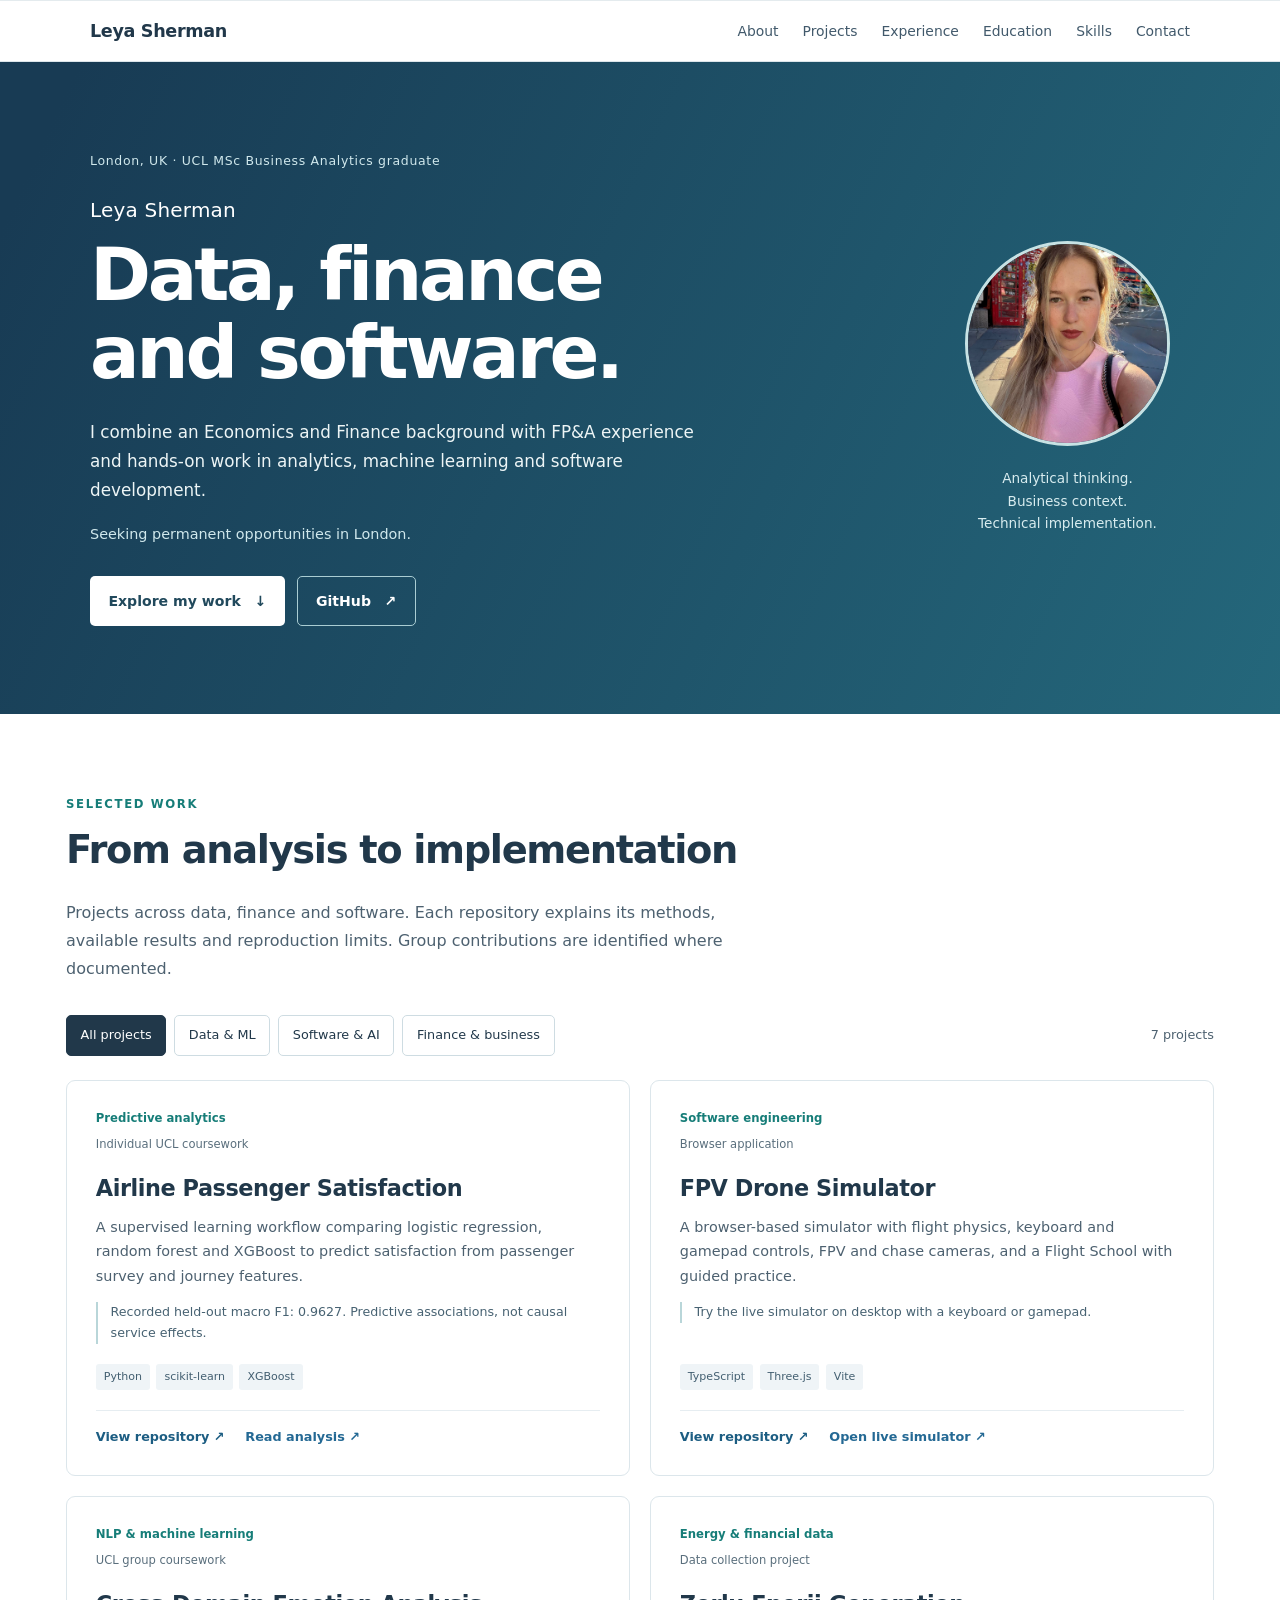
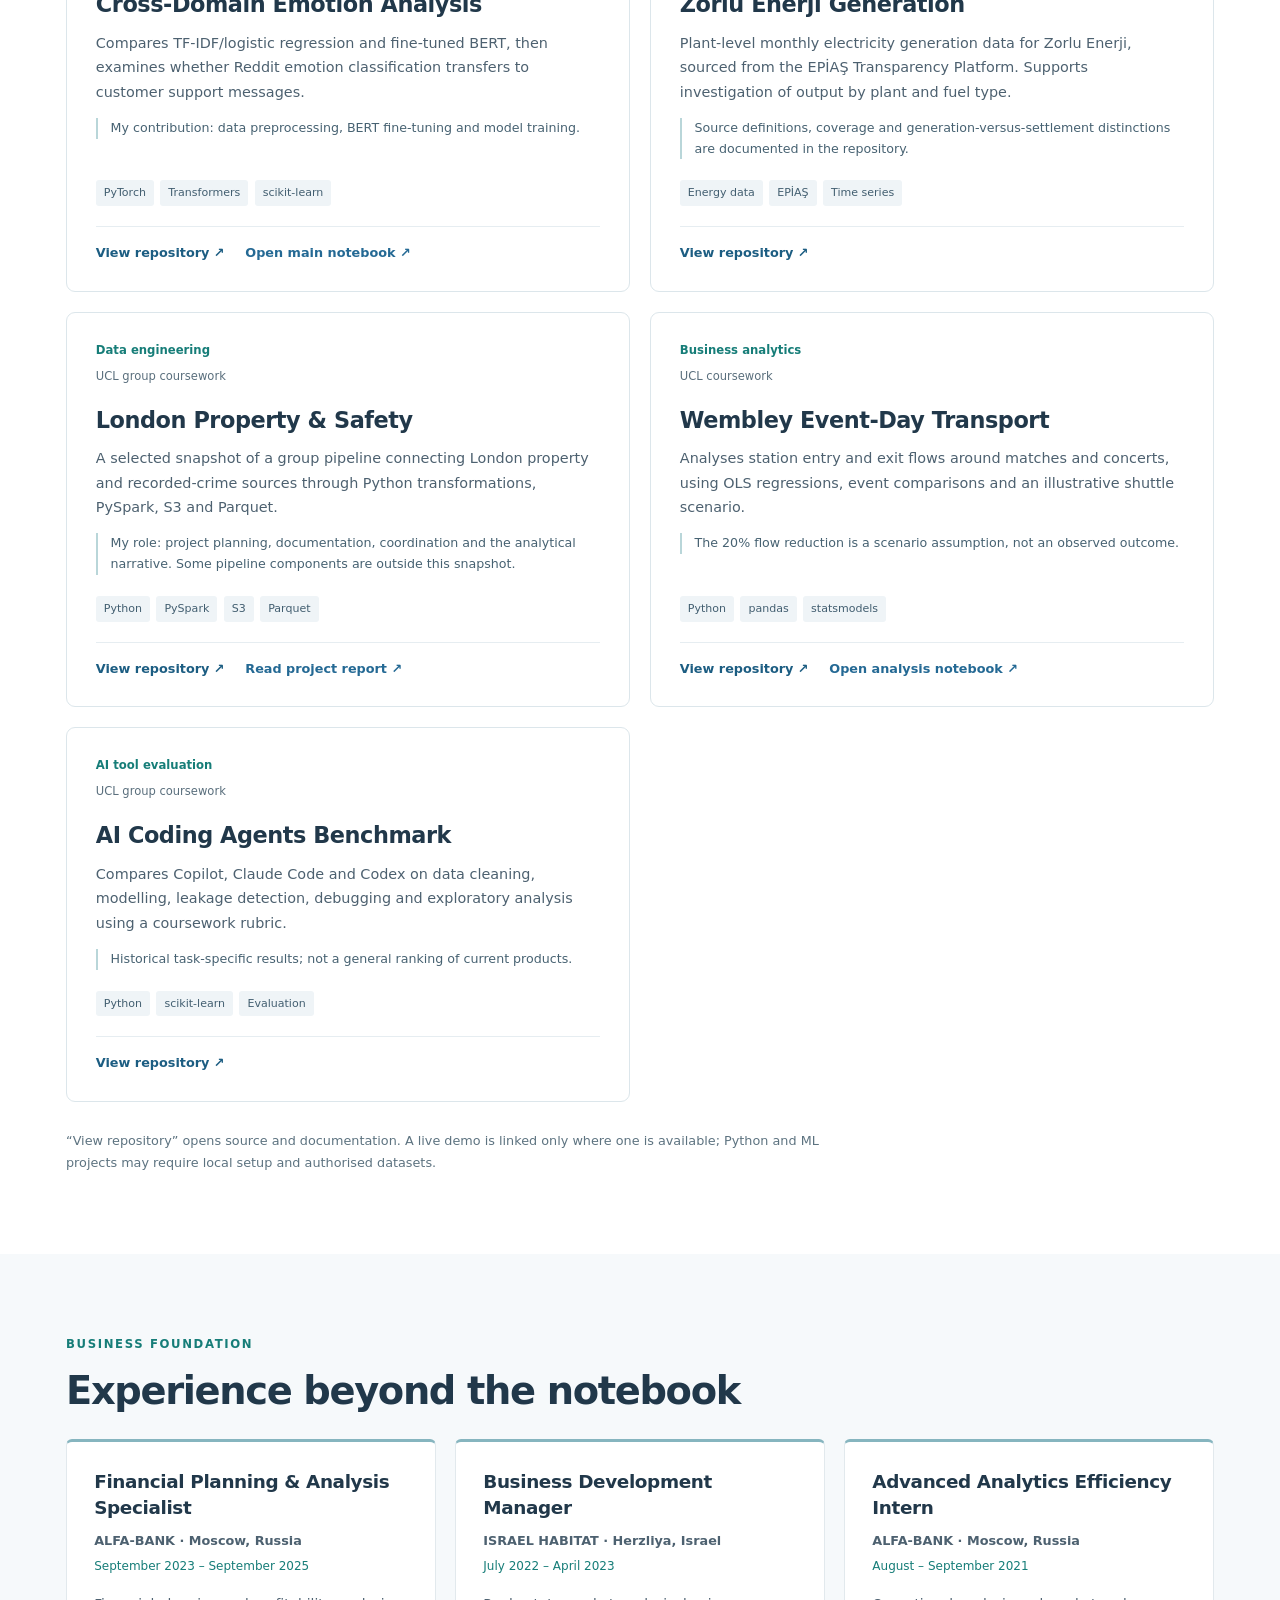
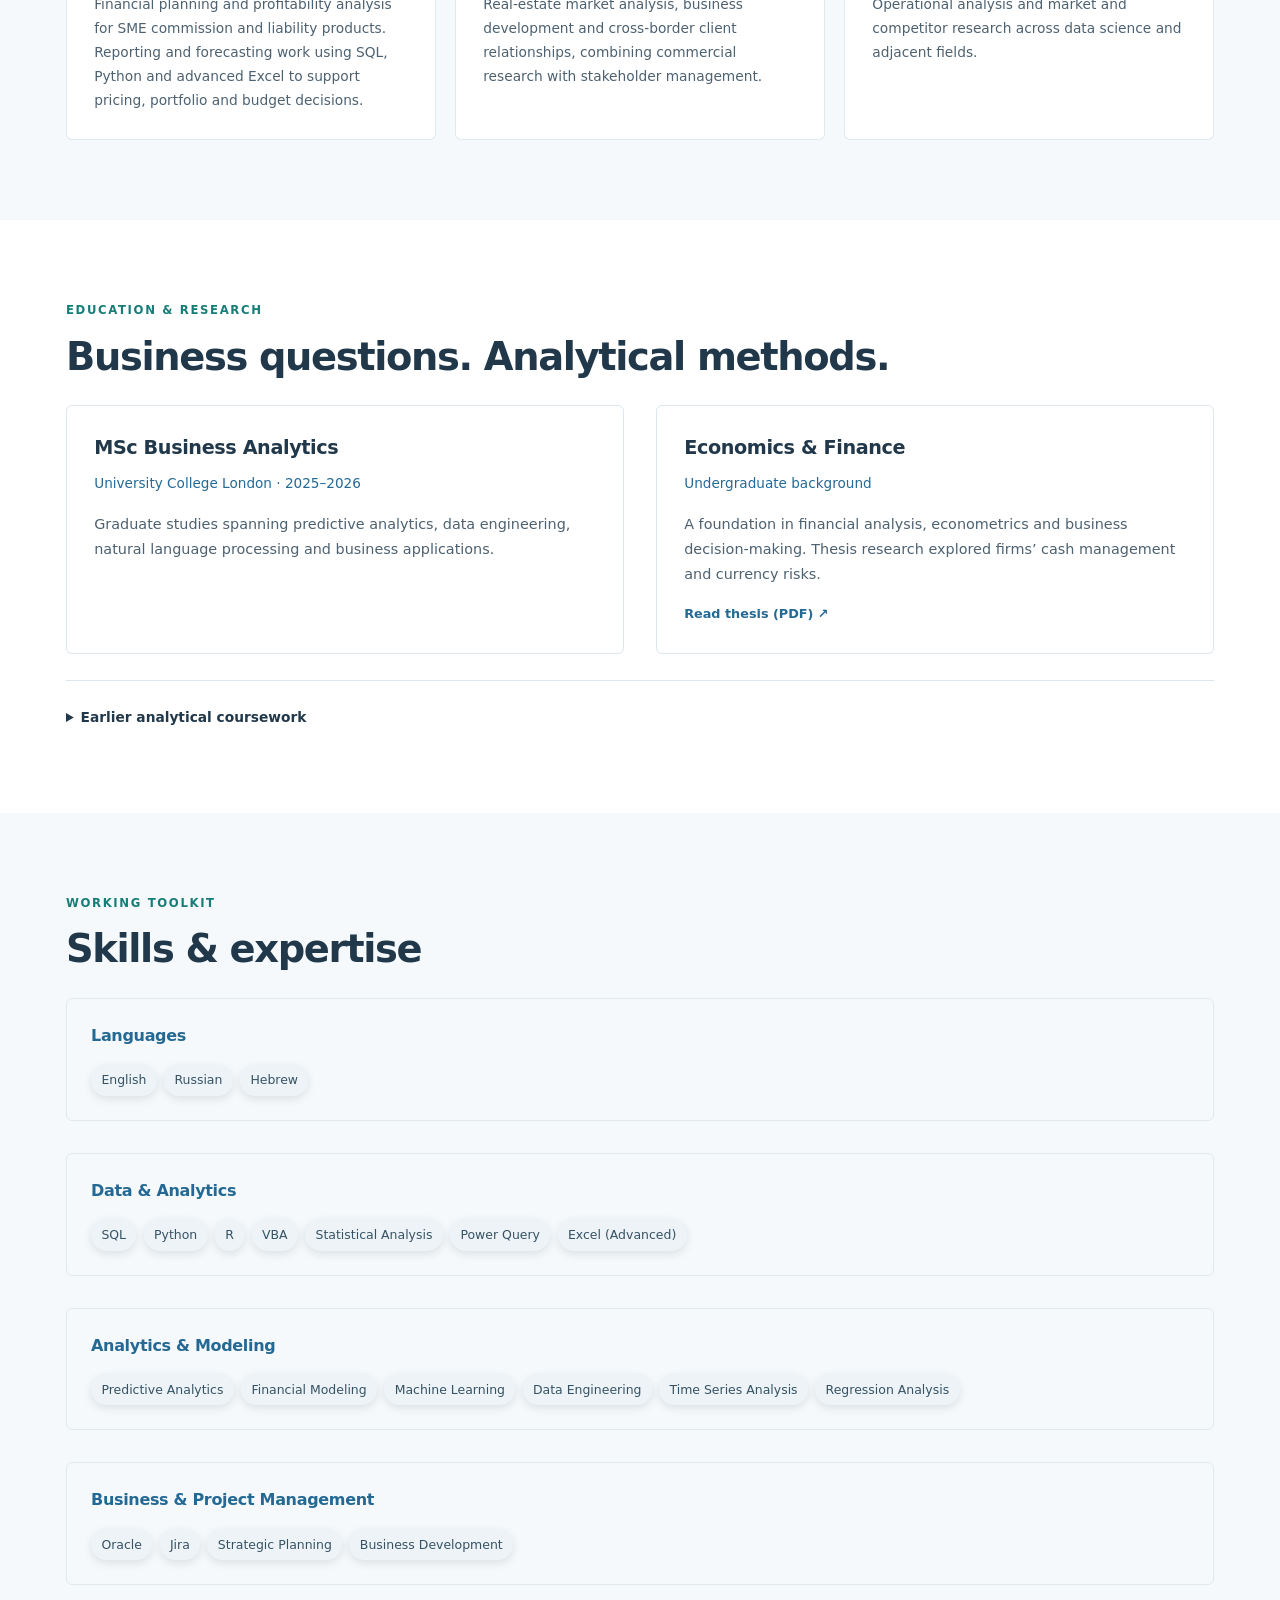
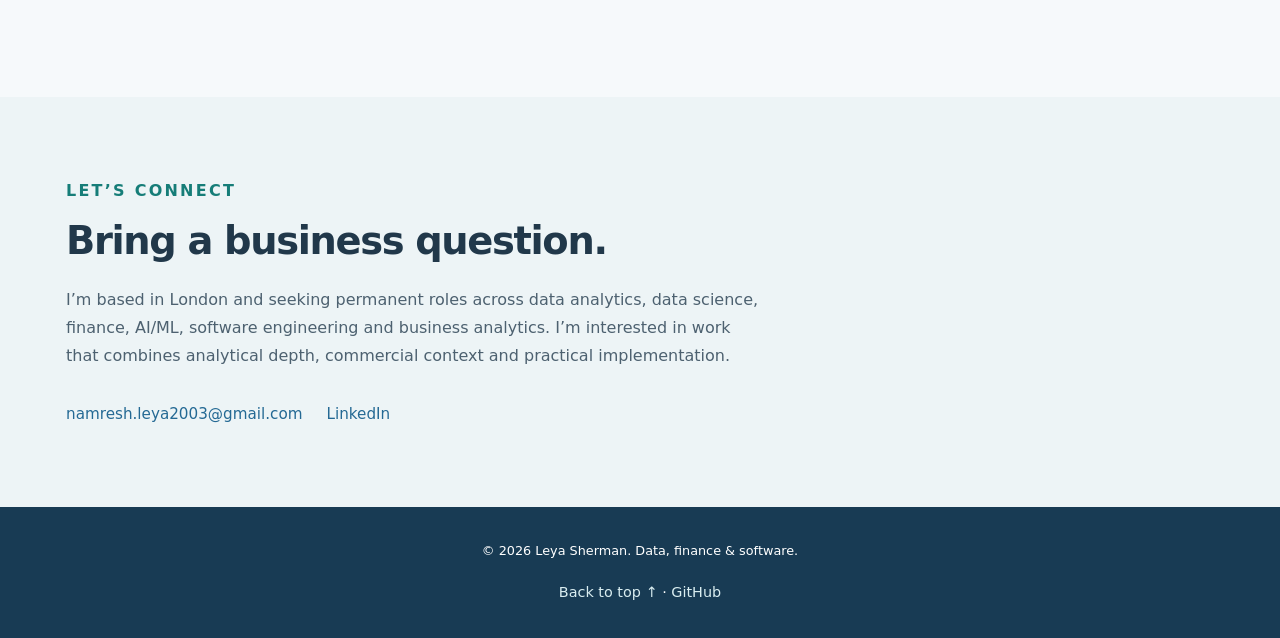
==== portfolio/index.html @ 5504375b "Remove public comparison links and narrow profile to sourced facts" ====
<!DOCTYPE html>
<html lang="en">
<head>
    <meta charset="UTF-8">
    <meta name="viewport" content="width=device-width, initial-scale=1.0">
    <title>Leya Sherman | Data, Finance & Software</title>
    <meta name="description" content="Leya Sherman — UCL MSc Business Analytics graduate in London. Explore projects in machine learning, NLP, data engineering, finance and software development.">
    <link rel="canonical" href="https://leyasherman.github.io/portfolio/">
    <meta property="og:title" content="Leya Sherman | Data, Finance & Software">
    <meta property="og:description" content="Analytical thinking, financial context and technical implementation. Explore selected projects and research.">
    <meta property="og:type" content="website">
    <meta property="og:url" content="https://leyasherman.github.io/portfolio/">
    <meta property="og:image" content="https://leyasherman.github.io/photo_2026-01-29_11-00-26.jpg">

    <style>
        html, body {
        height: 100%;
            scroll-behavior: smooth;
        scroll-snap-type: y proximity;
        }
    section {
        scroll-snap-align: center;
        scroll-margin-top: 72px;
    }
    html {
        scroll-padding-top: 72px;
    }

        * {
        margin: 0;
        padding: 0;
        box-sizing: border-box;
        }

        :root {
            --primary-color: #5DADE2;
            --secondary-color: #7FB3D5;
            --accent-color: #48C9B0;
            --dark-grey: #2C3E50;
            --medium-grey: #566573;
            --light-grey: #D5DBDB;
            --background: #F8F9F9;
            --white: #FFFFFF;
        }

        body {
            font-family: 'Segoe UI', Tahoma, Geneva, Verdana, sans-serif;
            line-height: 1.6;
            color: var(--dark-grey);
            background-color: var(--background);
        }
    section {
            position: relative;
    }
    section:not(:first-of-type)::before {
        content: "";
        position: absolute;
        left: 50%;
        top: 0;
        transform: translateX(-50%);
        width: min(720px, 80%);
        height: 6px;
        background: linear-gradient(
            90deg,
            var(--primary-color),
            var(--accent-color)
        );
        border-radius: 999px;
        opacity: 0.55;
    }
    section:not(:last-of-type)::after {
        content: "";
        position: absolute;
        left: 0;
        right: 0;
        bottom: -1px;
        height: 70px;
        background: url("data:image/svg+xml,%3Csvg xmlns='http://www.w3.org/2000/svg' viewBox='0 0 1440 120'%3E%3Cpath fill='%23FFFFFF' d='M0,64 C240,120 480,0 720,56 C960,112 1200,24 1440,72 L1440,120 L0,120 Z'/%3E%3C/svg%3E")
            no-repeat center bottom / cover;
        pointer-events: none;
        opacity: 0.9;
    }
    .phone {
        color: var(--medium-grey);
    }
    a[href^="tel"] {
        color: var(--medium-grey);
    }
        /* Navigation */
        nav {
            background: var(--white);
            padding: 1rem 0;
            position: sticky;
            top: 0;
            z-index: 1000;
            box-shadow: 0 2px 10px rgba(0,0,0,0.1);
        }

        nav .container {
            max-width: 1200px;
            margin: 0 auto;
            padding: 0 2rem;
            display: flex;
            justify-content: space-between;
            align-items: center;
        }

        nav .logo {
            font-size: 1.5rem;
            font-weight: 700;
            color: var(--primary-color);
        }

        nav ul {
            list-style: none;
            display: flex;
            gap: 2rem;
        }

        nav a {
            text-decoration: none;
            color: var(--medium-grey);
            transition: color 0.3s;
            font-weight: 500;
        }

        nav a:hover {
            color: var(--primary-color);
        }

        /* Mobile menu button */
        .menu-toggle {
            display: none;
            background: none;
            border: none;
            font-size: 1.5rem;
            cursor: pointer;
            color: var(--primary-color);
        }

        /* Hero Section */
        .hero {
            background: linear-gradient(135deg, var(--primary-color) 0%, var(--secondary-color) 100%);
            color: var(--white);
            padding: 6rem 2rem;
            text-align: center;
        }

        .hero-content {
            max-width: 1200px;
            margin: 0 auto;
            display: flex;
            align-items: center;
            gap: 3rem;
            flex-wrap: wrap;
            justify-content: center;
        }

        .hero-image {
            width: 250px;
            height: 250px;
            border-radius: 50%;
            object-fit: cover;
            border: 5px solid var(--white);
            box-shadow: 0 10px 30px rgba(0,0,0,0.2);
        }

        .hero-text {
            flex: 1;
            min-width: 300px;
            text-align: left;
        }

        .hero h1 {
            font-size: 3rem;
            margin-bottom: 1rem;
        }

        .hero h2 {
            font-size: 1.5rem;
            font-weight: 400;
            margin-bottom: 1.5rem;
            opacity: 0.9;
        }

        .hero p {
            font-size: 1.1rem;
            margin-bottom: 2rem;
            opacity: 0.95;
        }

        .contact-info {
            display: flex;
            gap: 1.5rem;
            flex-wrap: wrap;
        }

        .contact-item {
            display: flex;
            align-items: center;
            gap: 0.5rem;
        }

        .contact-item a {
            color: var(--white);
            text-decoration: none;
            transition: opacity 0.3s;
        }

        .contact-item a:hover {
            opacity: 0.8;
        }

        /* Container */
        .container {
            max-width: 1200px;
            margin: 0 auto;
            padding: 0 2rem;
        }

        /* Sections */
        section {
            padding: 4rem 2rem;
        }

        section:nth-child(even) {
            background-color: var(--white);
        }

        h2 {
            font-size: 2.5rem;
            color: var(--dark-grey);
            margin-bottom: 3rem;
            text-align: center;
            position: relative;
            padding-bottom: 1rem;
        }

        h2::after {
            content: '';
            position: absolute;
            bottom: 0;
            left: 50%;
            transform: translateX(-50%);
            width: 100px;
            height: 3px;
            background: linear-gradient(90deg, var(--primary-color), var(--accent-color));
        }

        /* Experience & Education Cards */
        .timeline {
            position: relative;
            max-width: 900px;
            margin: 0 auto;
        }

        .timeline-item {
            background: var(--white);
            padding: 2rem;
            margin-bottom: 2rem;
            border-radius: 10px;
            box-shadow: 0 5px 15px rgba(0,0,0,0.1);
            border-left: 4px solid var(--primary-color);
            transition: transform 0.3s, box-shadow 0.3s;
        }

        .timeline-item:hover {
            transform: translateY(-5px);
            box-shadow: 0 10px 25px rgba(0,0,0,0.15);
        }

        .timeline-item h3 {
            color: var(--primary-color);
            font-size: 1.5rem;
            margin-bottom: 0.5rem;
        }

        .timeline-item .company {
            color: var(--medium-grey);
            font-weight: 600;
            margin-bottom: 0.5rem;
        }

        .timeline-item .date {
            color: var(--accent-color);
            font-size: 0.9rem;
            margin-bottom: 1rem;
            font-weight: 500;
        }

        .timeline-item ul {
            list-style: none;
            padding-left: 0;
        }

        .timeline-item li {
            padding-left: 1.5rem;
            position: relative;
            margin-bottom: 0.5rem;
        }

        .timeline-item li::before {
            content: '▹';
            position: absolute;
            left: 0;
            color: var(--primary-color);
            font-weight: bold;
        }

        /* Projects Grid */
        .projects-grid {
            display: grid;
            grid-template-columns: repeat(auto-fit, minmax(300px, 1fr));
            gap: 2rem;
            max-width: 1200px;
            margin: 0 auto;
        }

        .project-card {
            background: var(--white);
            border-radius: 10px;
            overflow: hidden;
            box-shadow: 0 5px 15px rgba(0,0,0,0.1);
            transition: transform 0.3s, box-shadow 0.3s;
        }

        .project-card:hover {
            transform: translateY(-10px);
            box-shadow: 0 15px 35px rgba(0,0,0,0.2);
        }

        .project-content {
            padding: 2rem;
        }

        .project-card h3 {
            color: var(--primary-color);
            font-size: 1.4rem;
            margin-bottom: 1rem;
        }

        .project-card p {
            color: var(--medium-grey);
            margin-bottom: 1rem;
            line-height: 1.6;
        }

        .project-tags {
            display: flex;
            flex-wrap: wrap;
            gap: 0.5rem;
            margin-bottom: 1rem;
        }

        .tag {
            background: var(--light-grey);
            color: var(--dark-grey);
            padding: 0.3rem 0.8rem;
            border-radius: 15px;
            font-size: 0.85rem;
            font-weight: 500;
        }

        .project-link {
            display: inline-block;
            color: var(--primary-color);
            text-decoration: none;
            font-weight: 600;
            transition: color 0.3s;
        }

        .project-link:hover {
            color: var(--accent-color);
        }

        /* Skills */
        .skills-container {
            max-width: 900px;
            margin: 0 auto;
        }

        .skill-category {
            margin-bottom: 2rem;
        }

        .skill-category h3 {
            color: var(--primary-color);
            margin-bottom: 1rem;
            font-size: 1.3rem;
        }

        .skills-list {
            display: flex;
            flex-wrap: wrap;
            gap: 1rem;
        }

        .skill-item {
            background: var(--white);
            padding: 0.8rem 1.5rem;
            border-radius: 25px;
            box-shadow: 0 3px 10px rgba(0,0,0,0.1);
            font-weight: 500;
            transition: all 0.3s;
        }

        .skill-item:hover {
            background: var(--primary-color);
            color: var(--white);
            transform: translateY(-3px);
            box-shadow: 0 5px 15px rgba(0,0,0,0.2);
        }

        /* Footer */
        footer {
            background: var(--dark-grey);
            color: var(--white);
            text-align: center;
            padding: 2rem;
        }

        footer a {
            color: var(--primary-color);
            text-decoration: none;
        }

        footer a:hover {
            color: var(--accent-color);
        }

        /* Responsive Design */
        @media (max-width: 768px) {
            .menu-toggle {
                display: block;
            }

            nav ul {
                display: none;
                flex-direction: column;
                position: absolute;
                top: 100%;
                left: 0;
                right: 0;
                background: var(--white);
                box-shadow: 0 5px 10px rgba(0,0,0,0.1);
                padding: 1rem;
            }

            nav ul.active {
                display: flex;
            }

            .hero h1 {
                font-size: 2rem;
            }

            .hero h2 {
                font-size: 1.2rem;
            }

            .hero-text {
                text-align: center;
            }

            .contact-info {
                justify-content: center;
            }

            h2 {
                font-size: 2rem;
            }

            .projects-grid {
                grid-template-columns: 1fr;
            }
        }
    </style>
    <link rel="stylesheet" href="portfolio.css">
</head>
<body>
    <a class="skip-link" href="#projects">Skip to projects</a>
    <!-- Navigation -->
    <nav>
        <div class="container">
            <div class="logo">Leya Sherman</div>
            <button class="menu-toggle" type="button" aria-controls="nav-menu" aria-expanded="false" aria-label="Open navigation">Menu</button>
            <ul id="nav-menu">
                <li><a href="#about">About</a></li>
                <li><a href="#projects">Projects</a></li>
                <li><a href="#experience">Experience</a></li>
                <li><a href="#education">Education</a></li>

                <li><a href="#skills">Skills</a></li>
                <li><a href="#contact">Contact</a></li>
            </ul>
        </div>
    </nav>

    <main>
    <section class="hero" id="about" aria-labelledby="hero-title">
        <div class="hero-content">
            <div class="hero-text">
                <p class="eyebrow">London, UK · UCL MSc Business Analytics graduate</p>
                <h1 id="hero-title">Leya Sherman</h1>
                <h2>Data, finance<br>and software.</h2>
                <p class="hero-summary">I combine an Economics and Finance background with FP&amp;A experience and hands-on work in analytics, machine learning and software development.</p>
                <p class="hero-availability">Seeking permanent opportunities in London.</p>
                <div class="hero-actions"><a class="button button-light" href="#projects">Explore my work <span aria-hidden="true">↓</span></a><a class="button button-outline" href="https://github.com/leyasherman" target="_blank" rel="noopener noreferrer">GitHub <span aria-hidden="true">↗</span></a></div>
            </div>
            <div class="portrait-wrap"><img src="../photo_2026-01-29_11-00-26.jpg" width="250" height="250" alt="Portrait of Leya Sherman" class="hero-image"><p>Analytical thinking.<br>Business context.<br>Technical implementation.</p></div>
        </div>
    </section>

    <section id="projects" aria-labelledby="projects-title"><div class="container"><p class="section-kicker">Selected work</p><h2 id="projects-title">From analysis to implementation</h2><p class="section-intro">Projects across data, finance and software. Each repository explains its methods, available results and reproduction limits. Group contributions are identified where documented.</p><div class="project-toolbar" hidden><div class="filters" role="group" aria-label="Filter projects"><button type="button" data-filter="all" aria-pressed="true">All projects</button><button type="button" data-filter="data" aria-pressed="false">Data &amp; ML</button><button type="button" data-filter="software" aria-pressed="false">Software &amp; AI</button><button type="button" data-filter="finance" aria-pressed="false">Finance &amp; business</button></div><p id="project-count" role="status" aria-live="polite">7 projects</p></div><div class="projects-grid"><article class="project-card" data-category="data"><div class="project-content"><div class="project-topline"><p class="project-category">Predictive analytics</p><span class="scope">Individual UCL coursework</span></div><h3>Airline Passenger Satisfaction</h3><p>A supervised learning workflow comparing logistic regression, random forest and XGBoost to predict satisfaction from passenger survey and journey features.</p><p class="project-detail">Recorded held-out macro F1: 0.9627. Predictive associations, not causal service effects.</p><ul class="project-tags" aria-label="Technologies"><li class="tag">Python</li><li class="tag">scikit-learn</li><li class="tag">XGBoost</li></ul><div class="project-actions"><a class="project-link primary-link" href="https://github.com/leyasherman/airline-passenger-satisfaction-ml" target="_blank" rel="noopener noreferrer">View repository <span aria-hidden="true">↗</span></a><a class="project-link" href="https://github.com/leyasherman/airline-passenger-satisfaction-ml/blob/main/reports/report.md" target="_blank" rel="noopener noreferrer">Read analysis <span aria-hidden="true">↗</span></a></div></div></article><article class="project-card" data-category="software"><div class="project-content"><div class="project-topline"><p class="project-category">Software engineering</p><span class="scope">Browser application</span></div><h3>FPV Drone Simulator</h3><p>A browser-based simulator with flight physics, keyboard and gamepad controls, FPV and chase cameras, and a Flight School with guided practice.</p><p class="project-detail">Try the live simulator on desktop with a keyboard or gamepad.</p><ul class="project-tags" aria-label="Technologies"><li class="tag">TypeScript</li><li class="tag">Three.js</li><li class="tag">Vite</li></ul><div class="project-actions"><a class="project-link primary-link" href="https://github.com/leyasherman/Drone-simulator" target="_blank" rel="noopener noreferrer">View repository <span aria-hidden="true">↗</span></a><a class="project-link" href="https://drone-simulator-tan.vercel.app/" target="_blank" rel="noopener noreferrer">Open live simulator <span aria-hidden="true">↗</span></a></div></div></article><article class="project-card" data-category="data"><div class="project-content"><div class="project-topline"><p class="project-category">NLP &amp; machine learning</p><span class="scope">UCL group coursework</span></div><h3>Cross-Domain Emotion Analysis</h3><p>Compares TF-IDF/logistic regression and fine-tuned BERT, then examines whether Reddit emotion classification transfers to customer support messages.</p><p class="project-detail">My contribution: data preprocessing, BERT fine-tuning and model training.</p><ul class="project-tags" aria-label="Technologies"><li class="tag">PyTorch</li><li class="tag">Transformers</li><li class="tag">scikit-learn</li></ul><div class="project-actions"><a class="project-link primary-link" href="https://github.com/leyasherman/nlp-sentiment-analysis" target="_blank" rel="noopener noreferrer">View repository <span aria-hidden="true">↗</span></a><a class="project-link" href="https://github.com/leyasherman/nlp-sentiment-analysis/blob/main/emotion_detection_cross_domain.ipynb" target="_blank" rel="noopener noreferrer">Open main notebook <span aria-hidden="true">↗</span></a></div></div></article><article class="project-card" data-category="finance"><div class="project-content"><div class="project-topline"><p class="project-category">Energy &amp; financial data</p><span class="scope">Data collection project</span></div><h3>Zorlu Enerji Generation</h3><p>Plant-level monthly electricity generation data for Zorlu Enerji, sourced from the EPİAŞ Transparency Platform. Supports investigation of output by plant and fuel type.</p><p class="project-detail">Source definitions, coverage and generation-versus-settlement distinctions are documented in the repository.</p><ul class="project-tags" aria-label="Technologies"><li class="tag">Energy data</li><li class="tag">EPİAŞ</li><li class="tag">Time series</li></ul><div class="project-actions"><a class="project-link primary-link" href="https://github.com/leyasherman/zorlu-enerji-generation" target="_blank" rel="noopener noreferrer">View repository <span aria-hidden="true">↗</span></a></div></div></article><article class="project-card" data-category="data"><div class="project-content"><div class="project-topline"><p class="project-category">Data engineering</p><span class="scope">UCL group coursework</span></div><h3>London Property &amp; Safety</h3><p>A selected snapshot of a group pipeline connecting London property and recorded-crime sources through Python transformations, PySpark, S3 and Parquet.</p><p class="project-detail">My role: project planning, documentation, coordination and the analytical narrative. Some pipeline components are outside this snapshot.</p><ul class="project-tags" aria-label="Technologies"><li class="tag">Python</li><li class="tag">PySpark</li><li class="tag">S3</li><li class="tag">Parquet</li></ul><div class="project-actions"><a class="project-link primary-link" href="https://github.com/leyasherman/london-property-safety-data-engineering" target="_blank" rel="noopener noreferrer">View repository <span aria-hidden="true">↗</span></a><a class="project-link" href="https://github.com/leyasherman/london-property-safety-data-engineering/blob/main/report.md" target="_blank" rel="noopener noreferrer">Read project report <span aria-hidden="true">↗</span></a></div></div></article><article class="project-card" data-category="finance"><div class="project-content"><div class="project-topline"><p class="project-category">Business analytics</p><span class="scope">UCL coursework</span></div><h3>Wembley Event-Day Transport</h3><p>Analyses station entry and exit flows around matches and concerts, using OLS regressions, event comparisons and an illustrative shuttle scenario.</p><p class="project-detail">The 20% flow reduction is a scenario assumption, not an observed outcome.</p><ul class="project-tags" aria-label="Technologies"><li class="tag">Python</li><li class="tag">pandas</li><li class="tag">statsmodels</li></ul><div class="project-actions"><a class="project-link primary-link" href="https://github.com/leyasherman/wembley-transport-business-analytics" target="_blank" rel="noopener noreferrer">View repository <span aria-hidden="true">↗</span></a><a class="project-link" href="https://github.com/leyasherman/wembley-transport-business-analytics/blob/main/TFL_final.ipynb" target="_blank" rel="noopener noreferrer">Open analysis notebook <span aria-hidden="true">↗</span></a></div></div></article><article class="project-card" data-category="software"><div class="project-content"><div class="project-topline"><p class="project-category">AI tool evaluation</p><span class="scope">UCL group coursework</span></div><h3>AI Coding Agents Benchmark</h3><p>Compares Copilot, Claude Code and Codex on data cleaning, modelling, leakage detection, debugging and exploratory analysis using a coursework rubric.</p><p class="project-detail">Historical task-specific results; not a general ranking of current products.</p><ul class="project-tags" aria-label="Technologies"><li class="tag">Python</li><li class="tag">scikit-learn</li><li class="tag">Evaluation</li></ul><div class="project-actions"><a class="project-link primary-link" href="https://github.com/leyasherman/ai-coding-agents-benchmark" target="_blank" rel="noopener noreferrer">View repository <span aria-hidden="true">↗</span></a></div></div></article></div><p class="project-footnote">“View repository” opens source and documentation. A live demo is linked only where one is available; Python and ML projects may require local setup and authorised datasets.</p></div></section>
    <section id="experience" aria-labelledby="experience-title"><div class="container">
        <p class="section-kicker">Business foundation</p><h2 id="experience-title">Experience beyond the notebook</h2>
        <div class="timeline">
          <div class="timeline-item"><h3>Financial Planning &amp; Analysis Specialist</h3><div class="company">ALFA-BANK · Moscow, Russia</div><div class="date">September 2023 – September 2025</div><p>Financial planning and profitability analysis for SME commission and liability products. Reporting and forecasting work using SQL, Python and advanced Excel to support pricing, portfolio and budget decisions.</p></div>
          <div class="timeline-item"><h3>Business Development Manager</h3><div class="company">ISRAEL HABITAT · Herzliya, Israel</div><div class="date">July 2022 – April 2023</div><p>Real-estate market analysis, business development and cross-border client relationships, combining commercial research with stakeholder management.</p></div>
          <div class="timeline-item"><h3>Advanced Analytics Efficiency Intern</h3><div class="company">ALFA-BANK · Moscow, Russia</div><div class="date">August – September 2021</div><p>Operational analysis and market and competitor research across data science and adjacent fields.</p></div>
        </div></div></section>
    <section id="education" aria-labelledby="education-title"><div class="container"><p class="section-kicker">Education &amp; research</p><h2 id="education-title">Business questions. Analytical methods.</h2><div class="education-grid">
        <article class="education-card"><h3>MSc Business Analytics</h3><p class="company">University College London · 2025–2026</p><p>Graduate studies spanning predictive analytics, data engineering, natural language processing and business applications.</p></article>
        <article class="education-card"><h3>Economics &amp; Finance</h3><p class="company">Undergraduate background</p><p>A foundation in financial analysis, econometrics and business decision-making. Thesis research explored firms’ cash management and currency risks.</p><a class="project-link" href="../Diploma_Sherman%20Leya.pdf" target="_blank" rel="noopener noreferrer">Read thesis (PDF) <span aria-hidden="true">↗</span></a></article>
    </div><details class="earlier-work"><summary>Earlier analytical coursework</summary><p>Additional analytical coursework reports.</p><ul>
      <li><a href="../Marketing%20Analytics%20Customer%20Segmentation_CLV.pdf" target="_blank" rel="noopener noreferrer">Customer segmentation &amp; lifetime value (PDF)</a></li>
      <li><a href="../Decision%20Tree_Random%20Forest%20Analysis.pdf" target="_blank" rel="noopener noreferrer">Decision trees &amp; random forests (PDF)</a></li>
      <li><a href="../Causal%20Inference_AB%20Testing.pdf" target="_blank" rel="noopener noreferrer">Causal inference &amp; A/B testing (PDF)</a></li>
    </ul></details></div></section>
    <!-- Skills Section -->
    <section id="skills">
        <div class="container">
            <p class="section-kicker">Working toolkit</p><h2>Skills &amp; expertise</h2>
            <div class="skills-container">
                <div class="skill-category">
                    <h3>Languages</h3>
                    <div class="skills-list">
                        <span class="skill-item">English</span>
                        <span class="skill-item">Russian</span>
                        <span class="skill-item">Hebrew</span>
                    </div>
                </div>
                <div class="skill-category">
                    <h3>Data & Analytics</h3>
                    <div class="skills-list">
                        <span class="skill-item">SQL</span>
                        <span class="skill-item">Python</span>
                        <span class="skill-item">R</span>
                        <span class="skill-item">VBA</span>
                        <span class="skill-item">Statistical Analysis</span>
                        <span class="skill-item">Power Query</span>
                        <span class="skill-item">Excel (Advanced)</span>
                    </div>
                </div>

                <div class="skill-category">
                    <h3>Analytics & Modeling</h3>
                    <div class="skills-list">
                        <span class="skill-item">Predictive Analytics</span>
                        <span class="skill-item">Financial Modeling</span>
                        <span class="skill-item">Machine Learning</span>
                        <span class="skill-item">Data Engineering</span>
                        <span class="skill-item">Time Series Analysis</span>
                        <span class="skill-item">Regression Analysis</span>
                    </div>
                </div>

                <div class="skill-category">
                    <h3>Business & Project Management</h3>
                    <div class="skills-list">
                        <span class="skill-item">Oracle</span>
                        <span class="skill-item">Jira</span>
                        <span class="skill-item">Strategic Planning</span>
                        <span class="skill-item">Business Development</span>
                    </div>
                </div>
            </div>
        </div>
    </section>

    <!-- Contact Section -->
    <section id="contact">
        <div class="container">
            <p class="section-kicker">Let’s connect</p><h2>Bring a business question.</h2>
            <div style="text-align: center; max-width: 600px; margin: 0 auto;">
                <p style="font-size: 1.1rem; color: var(--medium-grey); margin-bottom: 2rem;">
                    I’m based in London and seeking permanent roles across data analytics, data science, finance, AI/ML, software engineering and business analytics.
                    I’m interested in work that combines analytical depth, commercial context and practical implementation.
                </p>
                <div class="contact-info" style="justify-content: center; font-size: 1.1rem;">
                    <div class="contact-item">
                         <a href="mailto:namresh.leya2003@gmail.com" style="color: var(--primary-color);">namresh.leya2003@gmail.com</a>
                    </div>
                    <div class="contact-item">
                         <a href="https://linkedin.com/in/leya-sherman" target="_blank" rel="noopener noreferrer" style="color: var(--primary-color);">LinkedIn</a>
                    </div>
                </div>
            </div>
        </div>
    </section>

    </main>

    <!-- Footer -->
    <footer>
        <p>&copy; 2026 Leya Sherman. Data, finance &amp; software.</p>
        <p style="margin-top: 1rem; font-size: 0.9rem;">
            <a href="#about">Back to top ↑</a> · <a href="https://github.com/leyasherman" target="_blank" rel="noopener noreferrer">GitHub</a>
        </p>
    </footer>

    <script src="portfolio.js" defer></script>
</body>
</html>
---- portfolio/portfolio.css ----
/* Adapted from the original portfolio's blue/teal palette. */
:root{--primary-color:#246994;--secondary-color:#2b778f;--accent-color:#167d78;--dark-grey:#21384a;--medium-grey:#4d6170;--light-grey:#e7eff3;--background:#f6f9fb}
html,body{height:auto;scroll-snap-type:none}body{font-family:'Segoe UI',system-ui,-apple-system,sans-serif}section{scroll-margin-top:84px;scroll-snap-align:none;padding:5rem 1.5rem}section:not(:first-of-type)::before,section:not(:last-of-type)::after,h2::after{display:none}h2{font-size:clamp(1.8rem,3vw,2.5rem);line-height:1.2;letter-spacing:-.035em;text-align:left;padding-bottom:0;margin-bottom:1.6rem}h3{letter-spacing:-.02em}p{line-height:1.75}a{text-underline-offset:4px}a:focus-visible,button:focus-visible,summary:focus-visible{outline:3px solid #b66b0c;outline-offset:5px;border-radius:3px}[hidden]{display:none!important}.skip-link{position:fixed;left:1rem;top:-100px;background:white;padding:.8rem 1rem;z-index:2000;color:var(--dark-grey)}.skip-link:focus{top:1rem}.container{max-width:1180px;padding:0 1rem}.version-note{display:flex;justify-content:space-between;gap:1rem;max-width:1180px;margin:auto;padding:.65rem 2.5rem;font-size:.78rem;color:var(--medium-grey)}.version-note>span{font-weight:600}.version-note a{color:var(--primary-color)}nav{box-shadow:none;border-top:1px solid #e4ebee;border-bottom:1px solid #dce5ea;padding:1rem 0}nav .container{max-width:1180px;gap:1rem;padding:0 2.5rem}nav .logo{color:var(--dark-grey);font-size:1.1rem;letter-spacing:-.02em;white-space:nowrap}nav ul{gap:1.5rem}nav a{font-size:.87rem;color:#41596b}.hero{background:linear-gradient(115deg,#183b54 5%,#24677b 100%);padding:5.5rem 2.5rem;color:white}.hero-content{max-width:1100px;gap:4rem;justify-content:space-between;align-items:center;flex-wrap:nowrap}.hero-text{min-width:0;flex:1}.hero .eyebrow{font-size:.78rem;font-weight:500;letter-spacing:.055em;color:#d0e8ec;margin:0 0 1.4rem;opacity:1}.hero h1{font-size:1.25rem;font-weight:500;letter-spacing:.01em;margin-bottom:.6rem}.hero h2{font-size:clamp(2.8rem,5.8vw,4.6rem);font-weight:650;letter-spacing:-.045em;line-height:1.06;margin-bottom:1.6rem;color:white;opacity:1}.hero .hero-summary{font-size:1.05rem;max-width:610px;margin-bottom:1rem;opacity:1;color:#edf5f6}.hero .hero-availability{font-size:.9rem;color:#d0e8ec;opacity:1;margin-bottom:1.8rem}.hero-actions{display:flex;flex-wrap:wrap;gap:.75rem}.button{display:inline-flex;align-items:center;gap:.85rem;padding:.8rem 1.15rem;border-radius:5px;text-decoration:none;font-size:.88rem;font-weight:650;transition:background .2s}.button-light{background:#fff;color:#21495c}.button-light:hover{background:#e3f1f2}.button-outline{border:1px solid #aacdd3;color:#fff}.button-outline:hover{background:#ffffff12}.portrait-wrap{width:245px;flex-shrink:0;text-align:center}.hero-image{width:205px;height:205px;object-position:center;object-fit:cover;border:3px solid #c7e2e4;box-shadow:none;margin:0 auto 1.3rem;display:block}.portrait-wrap p{font-size:.85rem;color:#d8ecef;margin:0;line-height:1.65;opacity:1}.section-kicker{font-size:.73rem;text-transform:uppercase;letter-spacing:.14em;font-weight:700;color:var(--accent-color);margin-bottom:.8rem}.section-intro{max-width:720px;color:var(--medium-grey);font-size:1rem;margin-bottom:2rem}.project-toolbar{display:flex;align-items:center;justify-content:space-between;gap:1rem;flex-wrap:wrap;margin:0 0 1.5rem}.filters{display:flex;gap:.5rem;flex-wrap:wrap}.filters button{border:1px solid #cedce2;background:transparent;color:var(--dark-grey);font:inherit;font-size:.8rem;border-radius:5px;cursor:pointer;padding:.6rem .85rem}.filters button[aria-pressed=true]{background:var(--dark-grey);border-color:var(--dark-grey);color:white}.filters button:hover{border-color:var(--primary-color)}#project-count{font-size:.8rem;color:var(--medium-grey)}.projects-grid{grid-template-columns:repeat(2,minmax(0,1fr));gap:1.25rem}.project-card{border:1px solid #dce6eb;border-radius:9px;box-shadow:none;transition:border-color .2s,box-shadow .2s}.project-card:hover{transform:none;border-color:#8eb6c7;box-shadow:0 7px 20px #173a5510}.project-content{display:flex;flex-direction:column;height:100%;padding:1.8rem}.project-topline{margin-bottom:1.15rem}.project-topline .project-category{font-weight:650;color:var(--accent-color);font-size:.73rem;margin-bottom:.15rem;line-height:1.5}.scope{font-size:.72rem;color:#5a6f7d}.project-card h3{font-size:1.4rem;color:var(--dark-grey);line-height:1.25;margin-bottom:.8rem}.project-card p{font-size:.9rem;line-height:1.7;margin-bottom:.85rem}.project-card .project-detail{border-left:2px solid #b9d6d9;padding-left:.8rem;font-size:.79rem;line-height:1.65;color:#476272;margin-bottom:1.3rem}.project-tags{list-style:none;padding:0;margin-top:auto;margin-bottom:1.25rem;gap:.4rem}.tag{font-size:.69rem;padding:.25rem .5rem;border-radius:3px;color:#425e70;background:#eff4f7}.project-actions{border-top:1px solid #e6edf1;padding-top:1rem;display:flex;flex-wrap:wrap;column-gap:1.3rem;row-gap:.6rem}.project-link{font-size:.8rem;line-height:1.5}.primary-link{color:#1c5d82}.project-footnote{margin-top:1.7rem;font-size:.8rem;color:#5d7380;max-width:800px}.timeline{max-width:none;display:grid;grid-template-columns:repeat(3,minmax(0,1fr));gap:1.2rem}.timeline-item{padding:1.7rem;border-radius:6px;box-shadow:none;margin:0;border:1px solid #e2e9ed;border-top:3px solid #86b5bf}.timeline-item:hover{transform:none;box-shadow:none}.timeline-item h3{font-size:1.15rem;color:var(--dark-grey);line-height:1.4}.timeline-item .company{font-size:.8rem;margin:.65rem 0 .3rem}.timeline-item .date{font-size:.75rem;color:var(--accent-color);margin-bottom:1rem}.timeline-item p{font-size:.86rem;color:var(--medium-grey)}.education-grid{display:grid;grid-template-columns:1fr 1fr;gap:2rem}.education-card{padding:1.7rem;border:1px solid #dce6eb;border-radius:6px;background:white}.education-card h3{font-size:1.2rem;margin-bottom:.5rem}.education-card .company{font-size:.85rem;color:var(--primary-color);margin-bottom:1rem}.education-card p{font-size:.9rem;color:var(--medium-grey);margin-bottom:.8rem}.earlier-work{margin-top:1.6rem;font-size:.86rem;color:var(--medium-grey);border-top:1px solid #dce6eb;padding-top:1.3rem}.earlier-work summary{cursor:pointer;font-weight:600;color:var(--dark-grey);padding:.3rem 0}.earlier-work p{margin:.8rem 0}.earlier-work ul{padding-left:1.3rem;line-height:2.2}.earlier-work a{color:var(--primary-color)}.skills-container{max-width:none;gap:1.2rem;grid-template-columns:repeat(2,minmax(0,1fr))}.skill-category{box-shadow:none;border:1px solid #e2e9ed;border-radius:6px;padding:1.5rem}.skill-category h3{font-size:1rem}.skills-list{gap:.45rem}.skill-item{font-size:.78rem;padding:.35rem .65rem;background:#edf3f6;color:#365365}#contact{background:#edf4f6;text-align:left}#contact>div>div{max-width:700px!important;text-align:left!important;margin:0!important}#contact p{font-size:1rem!important}#contact .contact-info{justify-content:flex-start!important;gap:1.5rem;font-size:.95rem!important}#contact h2{margin-bottom:1.4rem}footer{background:#183b54;padding:2rem 1.5rem;font-size:.8rem}footer a{color:#d9edf0}footer p{line-height:1.9}
@media(max-width:900px){nav ul{gap:1rem}.timeline{grid-template-columns:1fr}.hero-content{gap:2rem}.portrait-wrap{width:205px}.hero-image{width:175px;height:175px}}
@media(max-width:768px){.version-note{padding:.6rem 1.25rem}nav .container{padding:0 1.5rem}.menu-toggle{display:block;font-size:.8rem;border:1px solid #b9cbd4;padding:.35rem .6rem;border-radius:4px}nav ul{top:100%;padding:1rem 1.5rem;box-shadow:0 6px 8px #173a5510}nav ul.active{display:flex}nav a{display:block;padding:.35rem 0}.hero{padding:3.5rem 1.5rem}.hero-content{flex-direction:column;align-items:flex-start;gap:2.5rem}.hero-text{text-align:left}.hero .eyebrow{font-size:.72rem}.hero h1{font-size:1.15rem}.hero h2{font-size:clamp(2.7rem,9vw,4rem)}.hero-actions{justify-content:flex-start}.portrait-wrap{display:flex;align-items:center;gap:1.3rem;width:auto;text-align:left}.hero-image{width:92px;height:92px;margin:0}.portrait-wrap p{font-size:.76rem}section{padding:3.5rem 1rem}.projects-grid,.education-grid,.skills-container{grid-template-columns:1fr}.project-content{padding:1.4rem}.project-card h3{font-size:1.3rem}.project-toolbar{gap:.75rem}.filters{gap:.4rem}.filters button{font-size:.74rem;padding:.55rem .65rem}.timeline{gap:1rem}.section-intro{font-size:.95rem}#contact .contact-info{flex-direction:column;align-items:flex-start}}
@media(prefers-reduced-motion:reduce){html,body{scroll-behavior:auto!important}*,*::before,*::after{transition:none!important;animation:none!important}}
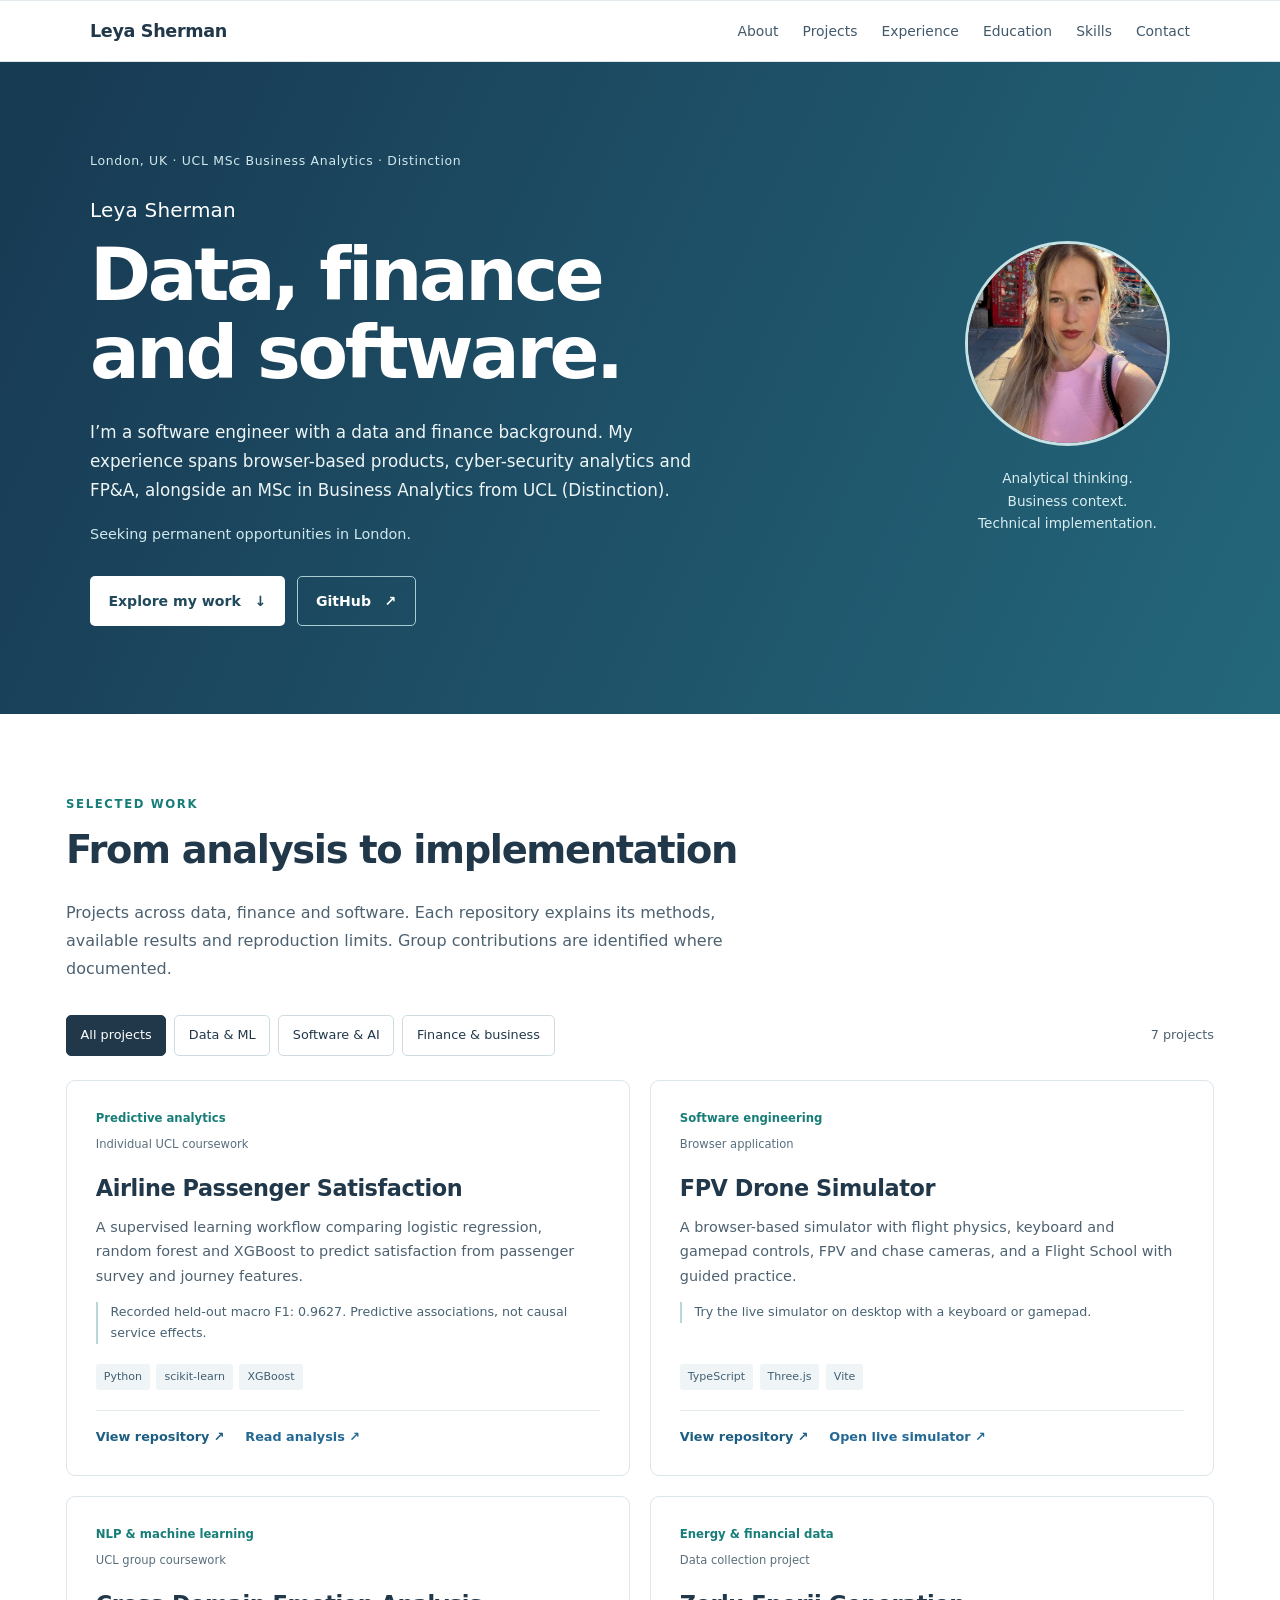
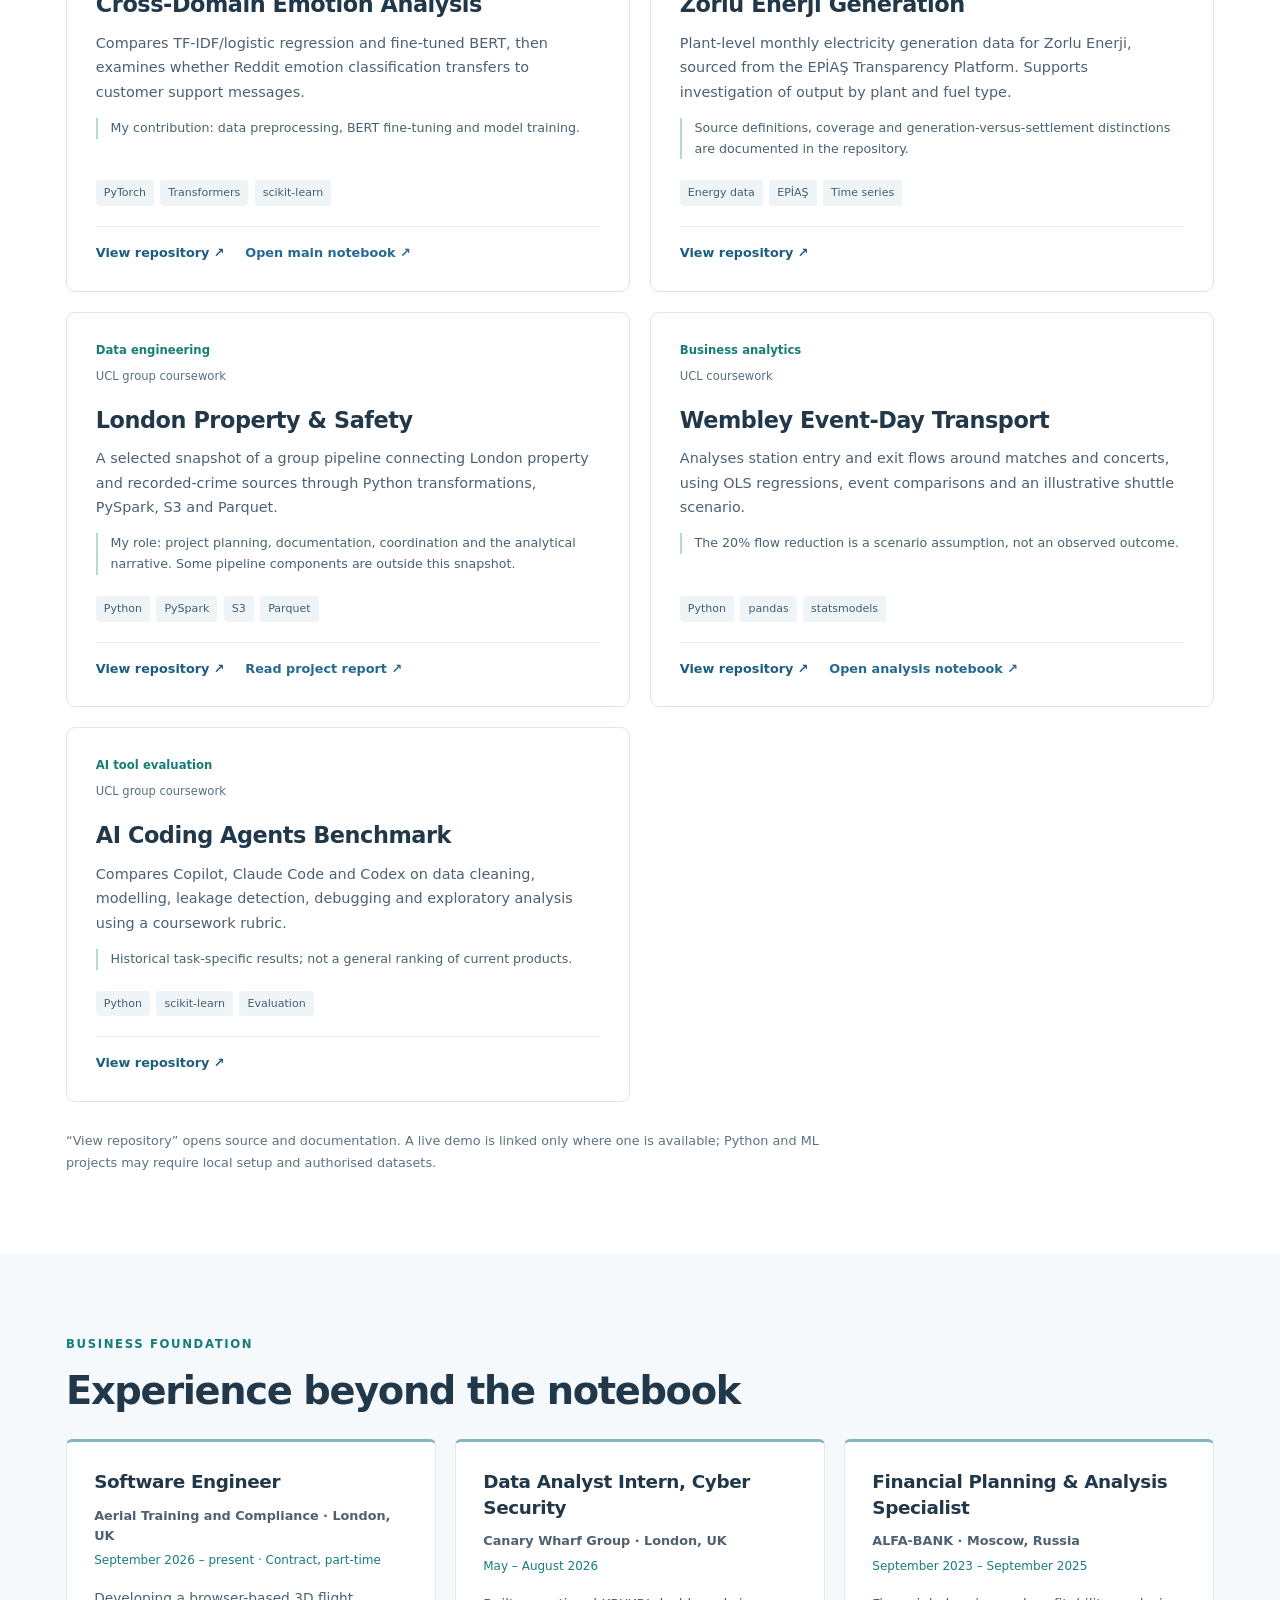
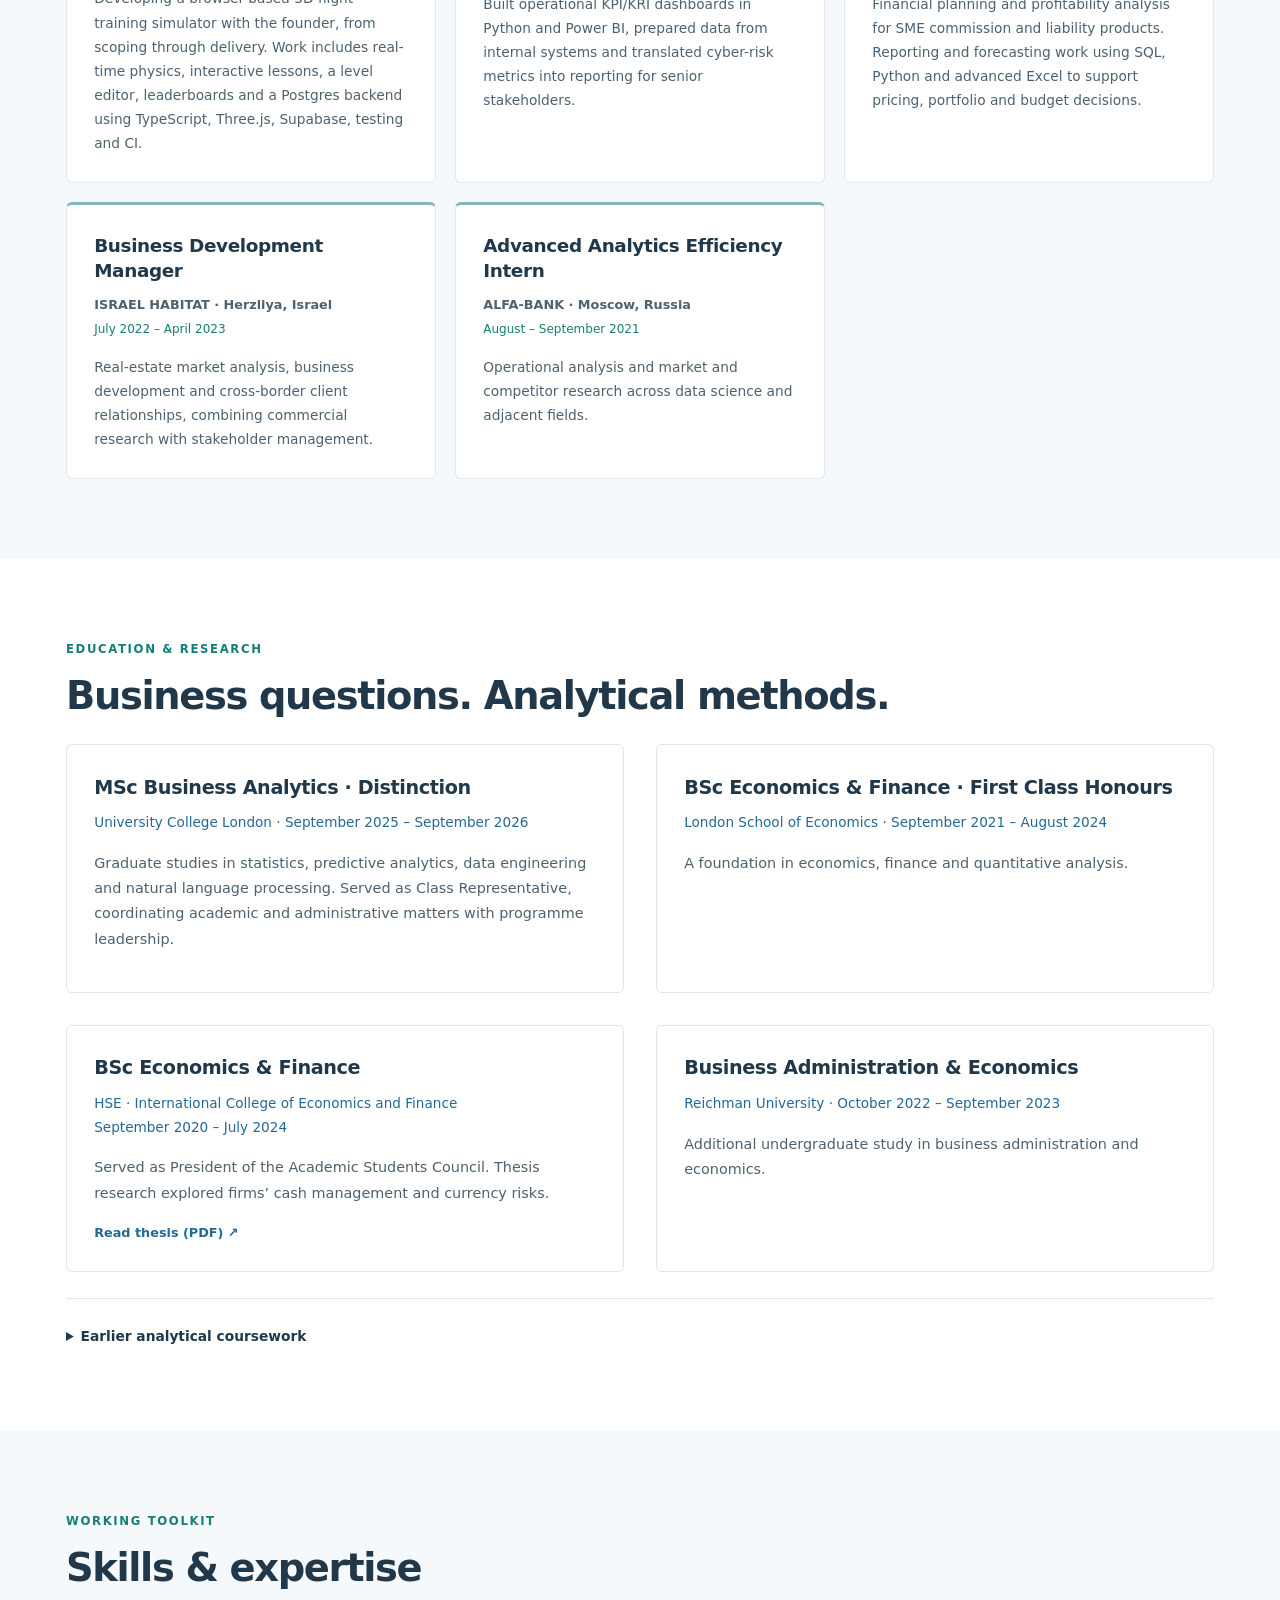
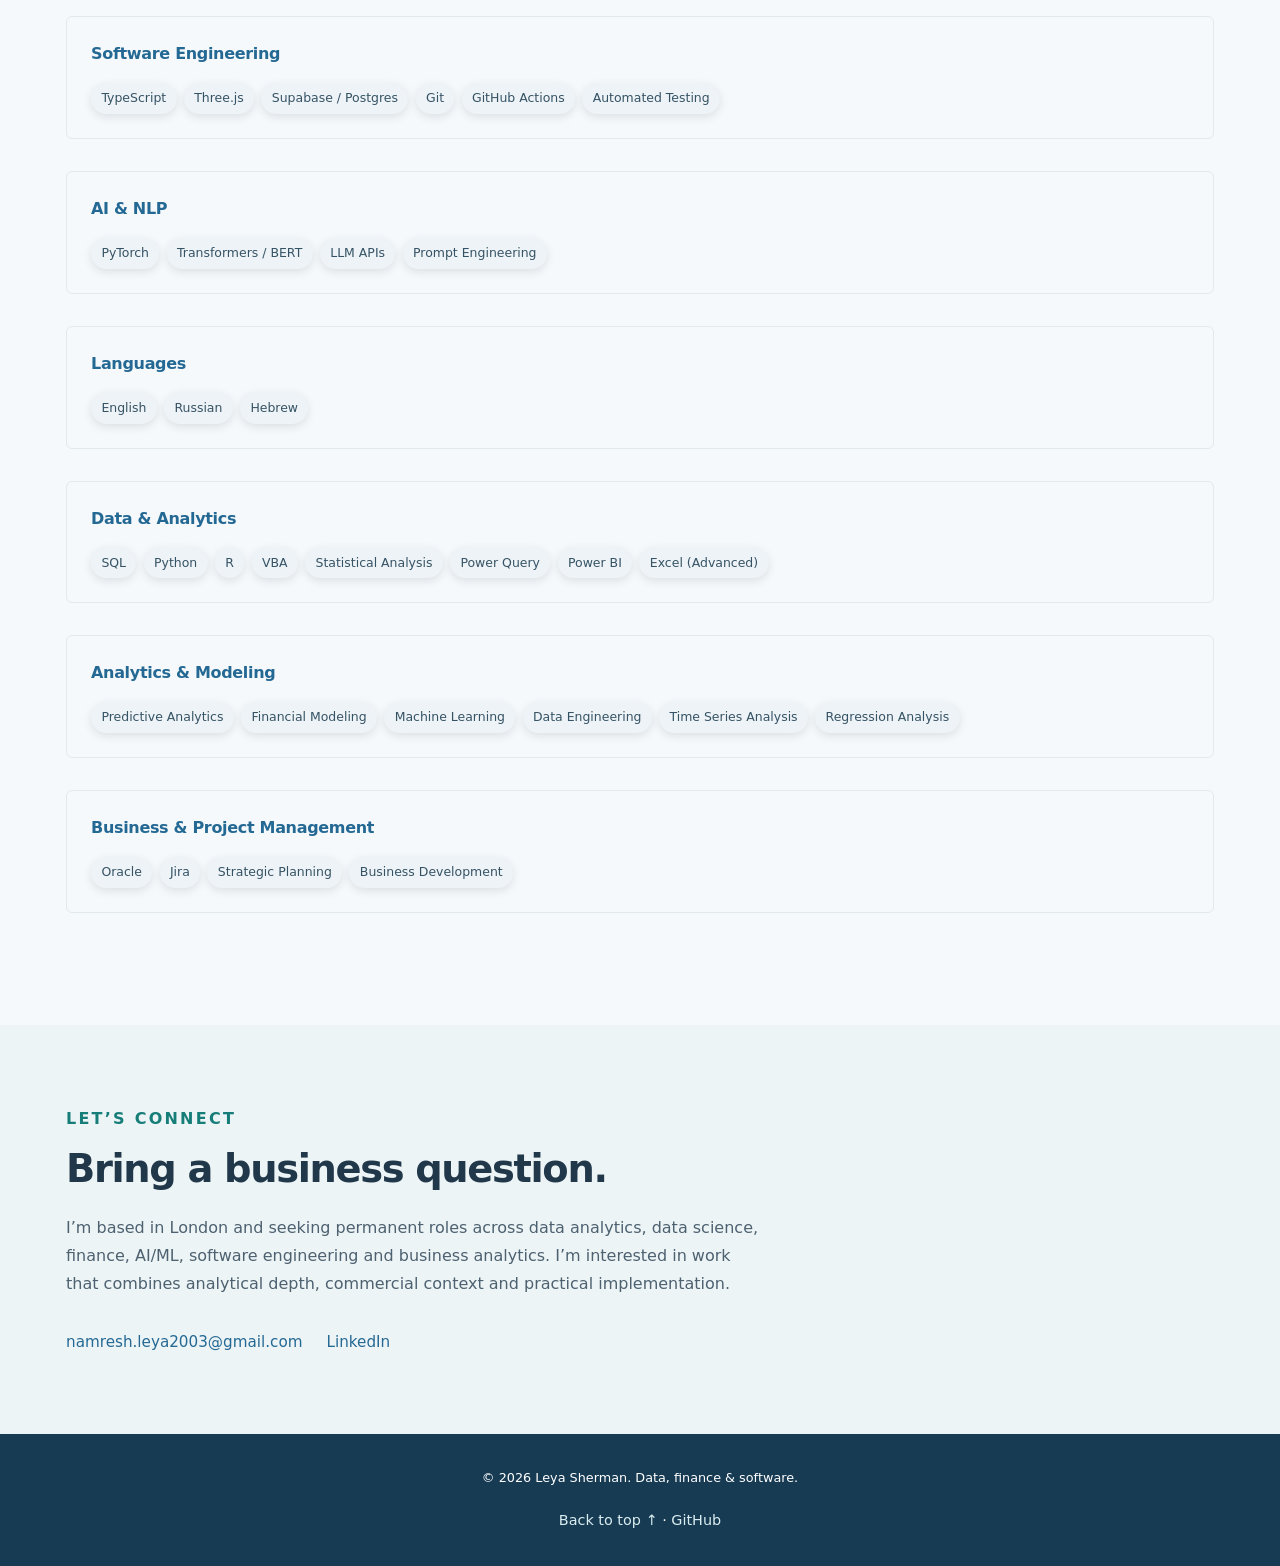
==== commit c31a28e8: "Update career profile from supplied CV and retain earlier experience" ====
--- a/portfolio/index.html
+++ b/portfolio/index.html
@@ -500,10 +500,10 @@
     <section class="hero" id="about" aria-labelledby="hero-title">
         <div class="hero-content">
             <div class="hero-text">
-                <p class="eyebrow">London, UK · UCL MSc Business Analytics graduate</p>
+                <p class="eyebrow">London, UK · UCL MSc Business Analytics · Distinction</p>
                 <h1 id="hero-title">Leya Sherman</h1>
                 <h2>Data, finance<br>and software.</h2>
-                <p class="hero-summary">I combine an Economics and Finance background with FP&amp;A experience and hands-on work in analytics, machine learning and software development.</p>
+                <p class="hero-summary">I’m a software engineer with a data and finance background. My experience spans browser-based products, cyber-security analytics and FP&amp;A, alongside an MSc in Business Analytics from UCL (Distinction).</p>
                 <p class="hero-availability">Seeking permanent opportunities in London.</p>
                 <div class="hero-actions"><a class="button button-light" href="#projects">Explore my work <span aria-hidden="true">↓</span></a><a class="button button-outline" href="https://github.com/leyasherman" target="_blank" rel="noopener noreferrer">GitHub <span aria-hidden="true">↗</span></a></div>
             </div>
@@ -515,13 +515,17 @@
     <section id="experience" aria-labelledby="experience-title"><div class="container">
         <p class="section-kicker">Business foundation</p><h2 id="experience-title">Experience beyond the notebook</h2>
         <div class="timeline">
+          <div class="timeline-item"><h3>Software Engineer</h3><div class="company">Aerial Training and Compliance · London, UK</div><div class="date">September 2026 – present · Contract, part-time</div><p>Developing a browser-based 3D flight training simulator with the founder, from scoping through delivery. Work includes real-time physics, interactive lessons, a level editor, leaderboards and a Postgres backend using TypeScript, Three.js, Supabase, testing and CI.</p></div>
+          <div class="timeline-item"><h3>Data Analyst Intern, Cyber Security</h3><div class="company">Canary Wharf Group · London, UK</div><div class="date">May – August 2026</div><p>Built operational KPI/KRI dashboards in Python and Power BI, prepared data from internal systems and translated cyber-risk metrics into reporting for senior stakeholders.</p></div>
           <div class="timeline-item"><h3>Financial Planning &amp; Analysis Specialist</h3><div class="company">ALFA-BANK · Moscow, Russia</div><div class="date">September 2023 – September 2025</div><p>Financial planning and profitability analysis for SME commission and liability products. Reporting and forecasting work using SQL, Python and advanced Excel to support pricing, portfolio and budget decisions.</p></div>
           <div class="timeline-item"><h3>Business Development Manager</h3><div class="company">ISRAEL HABITAT · Herzliya, Israel</div><div class="date">July 2022 – April 2023</div><p>Real-estate market analysis, business development and cross-border client relationships, combining commercial research with stakeholder management.</p></div>
           <div class="timeline-item"><h3>Advanced Analytics Efficiency Intern</h3><div class="company">ALFA-BANK · Moscow, Russia</div><div class="date">August – September 2021</div><p>Operational analysis and market and competitor research across data science and adjacent fields.</p></div>
         </div></div></section>
     <section id="education" aria-labelledby="education-title"><div class="container"><p class="section-kicker">Education &amp; research</p><h2 id="education-title">Business questions. Analytical methods.</h2><div class="education-grid">
-        <article class="education-card"><h3>MSc Business Analytics</h3><p class="company">University College London · 2025–2026</p><p>Graduate studies spanning predictive analytics, data engineering, natural language processing and business applications.</p></article>
-        <article class="education-card"><h3>Economics &amp; Finance</h3><p class="company">Undergraduate background</p><p>A foundation in financial analysis, econometrics and business decision-making. Thesis research explored firms’ cash management and currency risks.</p><a class="project-link" href="../Diploma_Sherman%20Leya.pdf" target="_blank" rel="noopener noreferrer">Read thesis (PDF) <span aria-hidden="true">↗</span></a></article>
+        <article class="education-card"><h3>MSc Business Analytics · Distinction</h3><p class="company">University College London · September 2025 – September 2026</p><p>Graduate studies in statistics, predictive analytics, data engineering and natural language processing. Served as Class Representative, coordinating academic and administrative matters with programme leadership.</p></article>
+        <article class="education-card"><h3>BSc Economics &amp; Finance · First Class Honours</h3><p class="company">London School of Economics · September 2021 – August 2024</p><p>A foundation in economics, finance and quantitative analysis.</p></article>
+        <article class="education-card"><h3>BSc Economics &amp; Finance</h3><p class="company">HSE · International College of Economics and Finance<br>September 2020 – July 2024</p><p>Served as President of the Academic Students Council. Thesis research explored firms’ cash management and currency risks.</p><a class="project-link" href="../Diploma_Sherman%20Leya.pdf" target="_blank" rel="noopener noreferrer">Read thesis (PDF) <span aria-hidden="true">↗</span></a></article>
+        <article class="education-card"><h3>Business Administration &amp; Economics</h3><p class="company">Reichman University · October 2022 – September 2023</p><p>Additional undergraduate study in business administration and economics.</p></article>
     </div><details class="earlier-work"><summary>Earlier analytical coursework</summary><p>Additional analytical coursework reports.</p><ul>
       <li><a href="../Marketing%20Analytics%20Customer%20Segmentation_CLV.pdf" target="_blank" rel="noopener noreferrer">Customer segmentation &amp; lifetime value (PDF)</a></li>
       <li><a href="../Decision%20Tree_Random%20Forest%20Analysis.pdf" target="_blank" rel="noopener noreferrer">Decision trees &amp; random forests (PDF)</a></li>
@@ -532,6 +536,9 @@
         <div class="container">
             <p class="section-kicker">Working toolkit</p><h2>Skills &amp; expertise</h2>
             <div class="skills-container">
+                <div class="skill-category"><h3>Software Engineering</h3><div class="skills-list"><span class="skill-item">TypeScript</span><span class="skill-item">Three.js</span><span class="skill-item">Supabase / Postgres</span><span class="skill-item">Git</span><span class="skill-item">GitHub Actions</span><span class="skill-item">Automated Testing</span></div></div>
+                <div class="skill-category"><h3>AI &amp; NLP</h3><div class="skills-list"><span class="skill-item">PyTorch</span><span class="skill-item">Transformers / BERT</span><span class="skill-item">LLM APIs</span><span class="skill-item">Prompt Engineering</span></div></div>
+
                 <div class="skill-category">
                     <h3>Languages</h3>
                     <div class="skills-list">
@@ -541,7 +548,7 @@
                     </div>
                 </div>
                 <div class="skill-category">
-                    <h3>Data & Analytics</h3>
+                    <h3>Data &amp; Analytics</h3>
                     <div class="skills-list">
                         <span class="skill-item">SQL</span>
                         <span class="skill-item">Python</span>
@@ -549,6 +556,7 @@
                         <span class="skill-item">VBA</span>
                         <span class="skill-item">Statistical Analysis</span>
                         <span class="skill-item">Power Query</span>
+                        <span class="skill-item">Power BI</span>
                         <span class="skill-item">Excel (Advanced)</span>
                     </div>
                 </div>
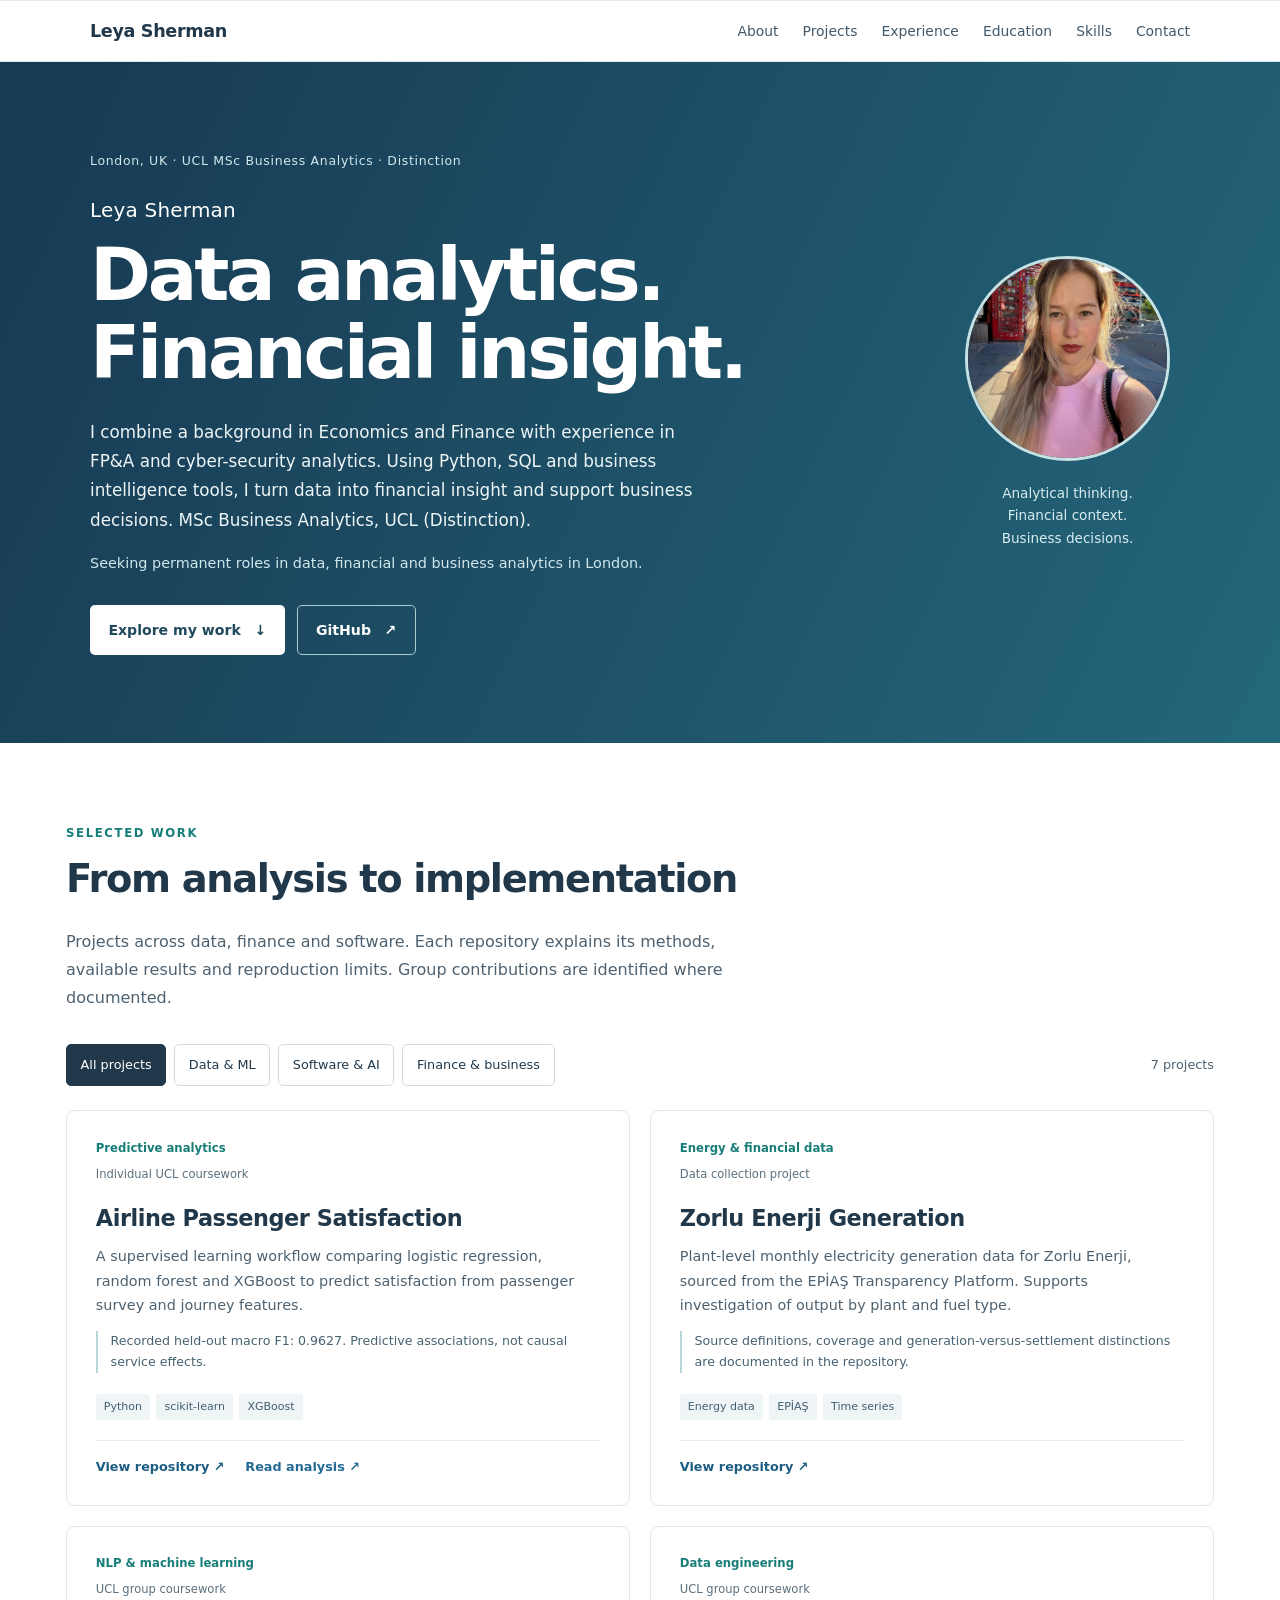
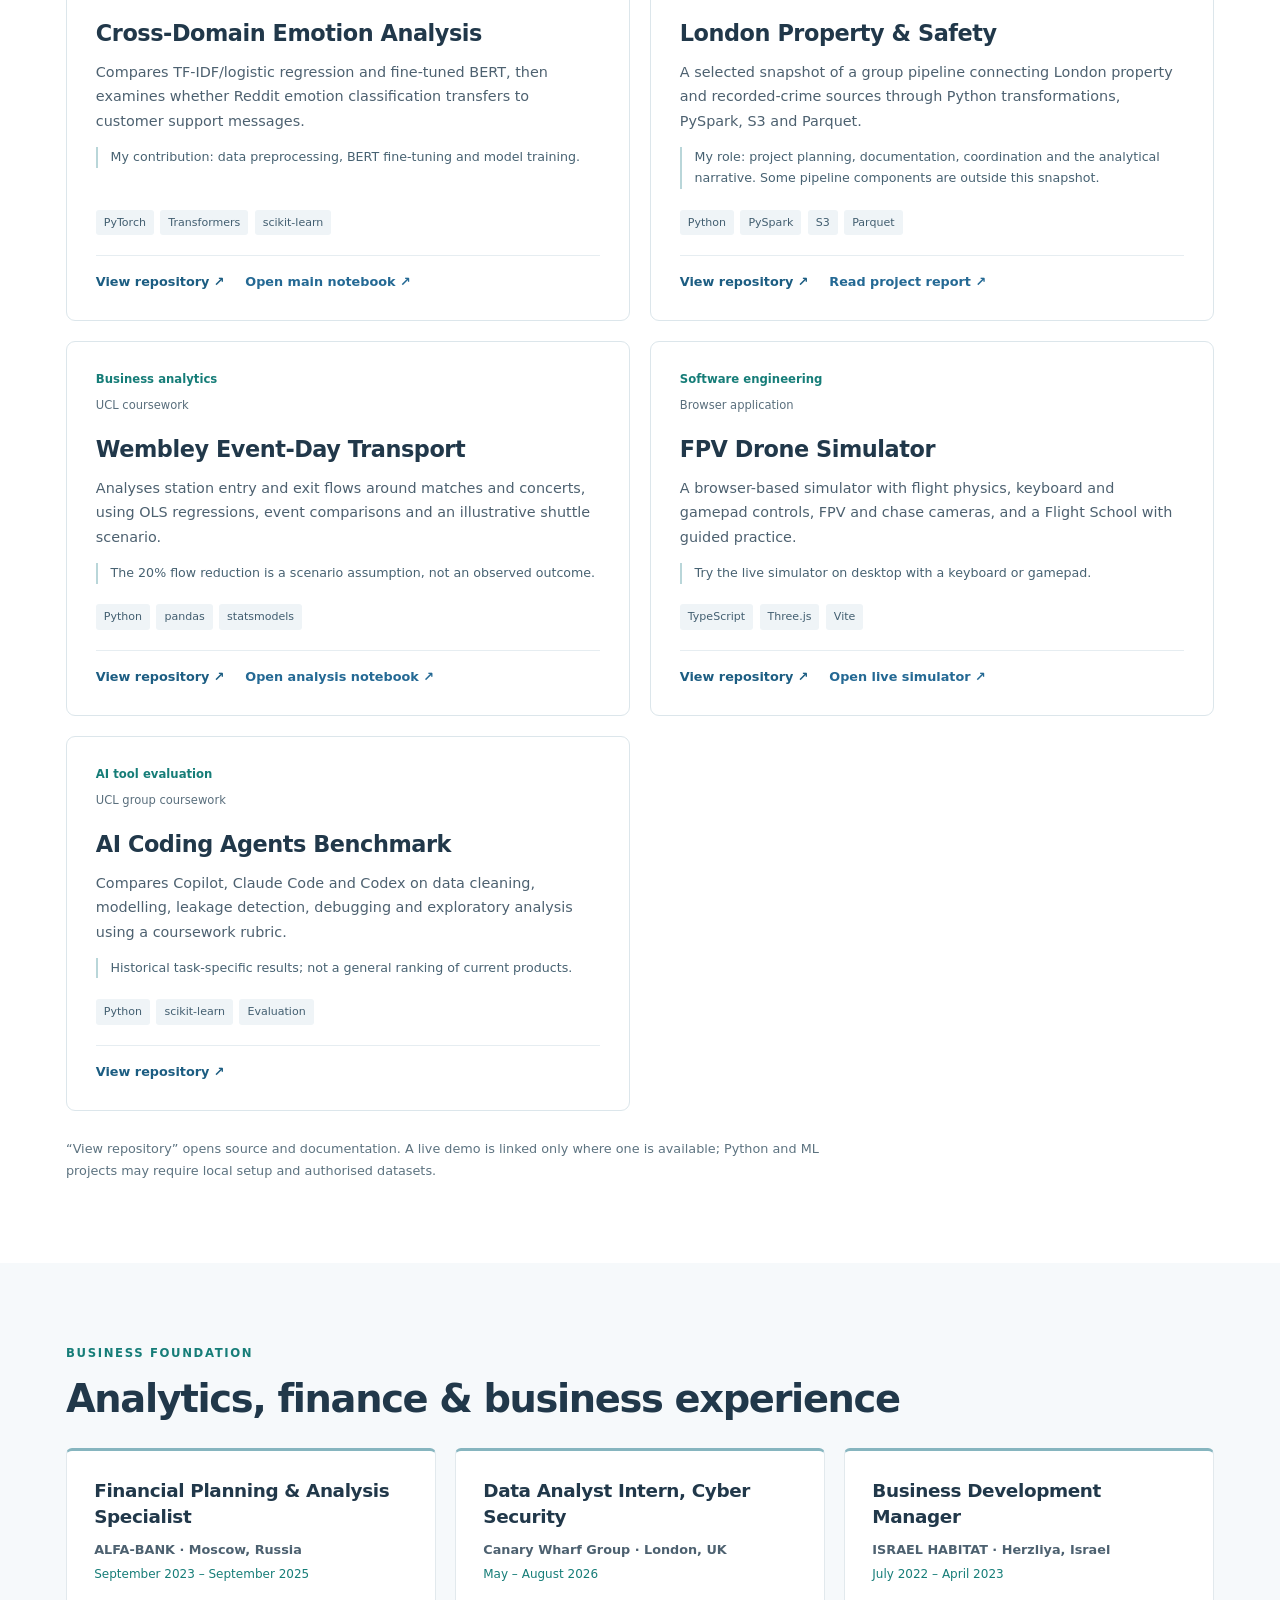
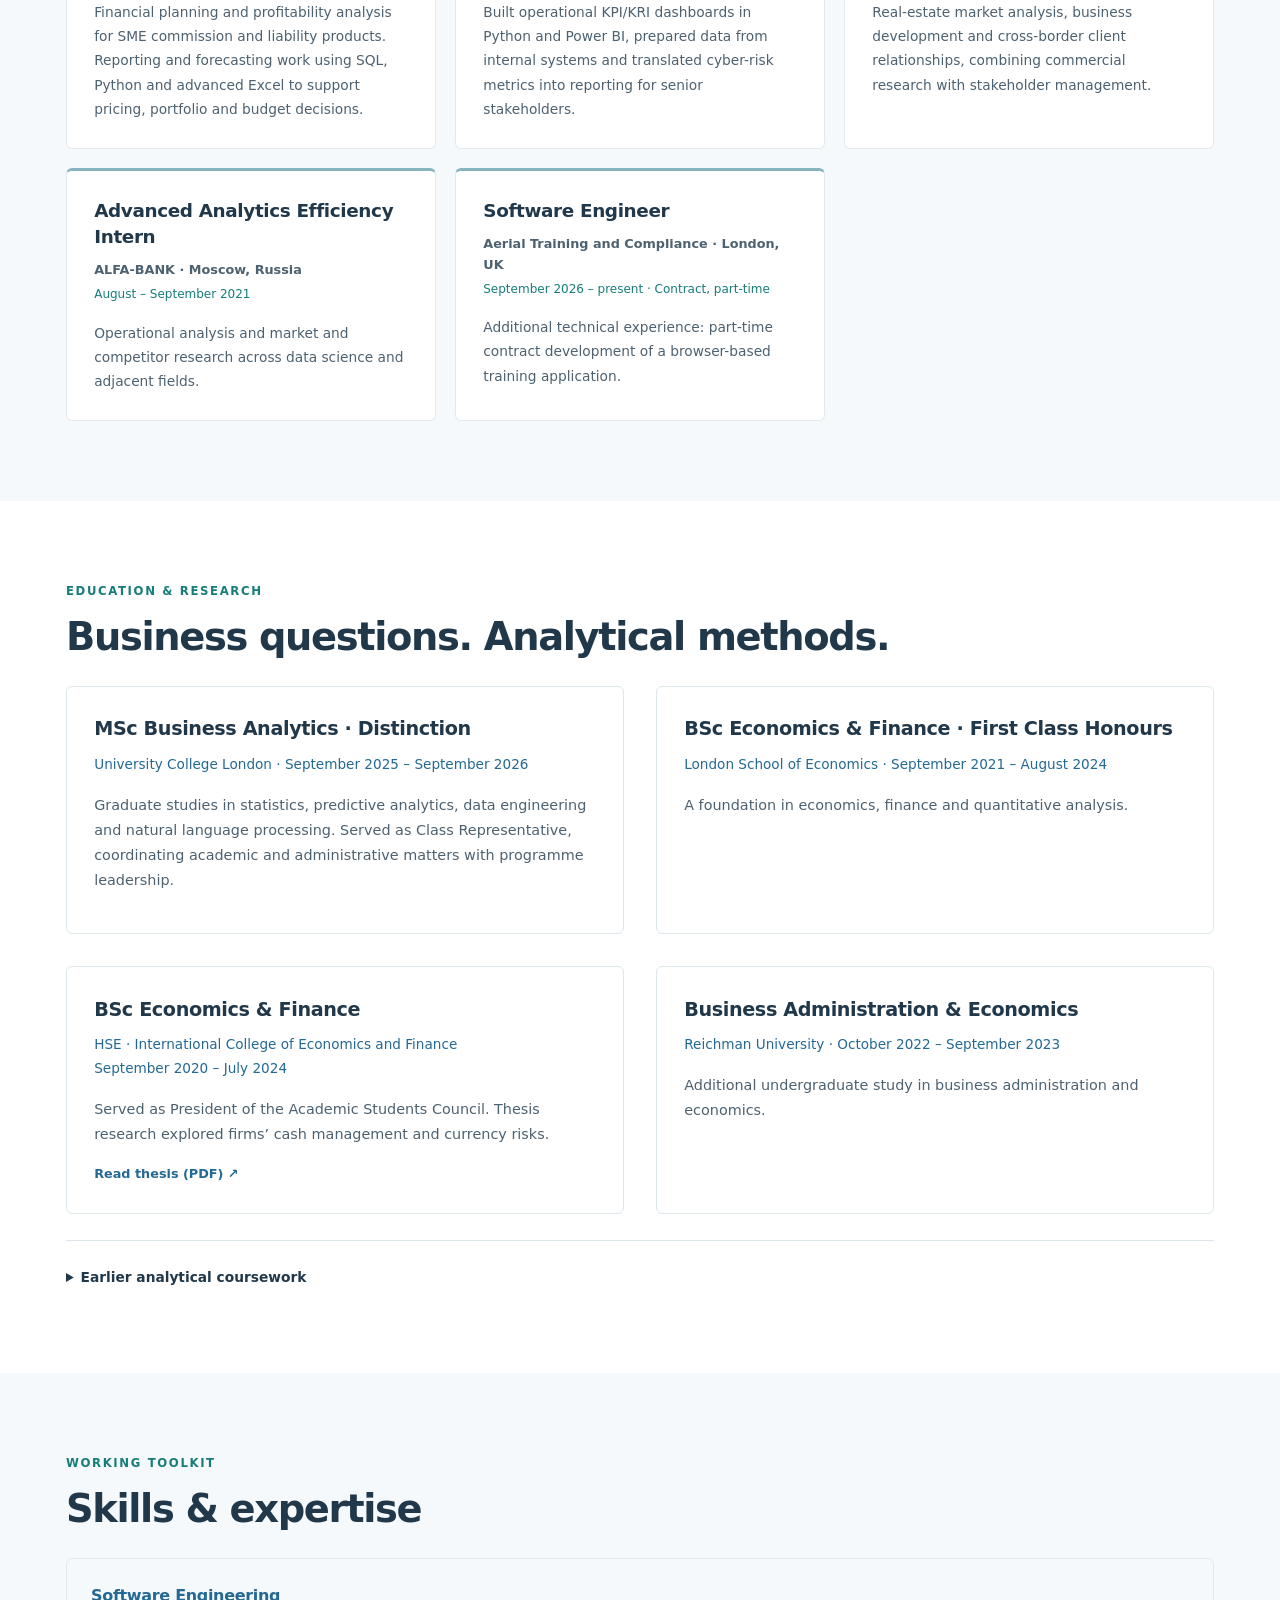
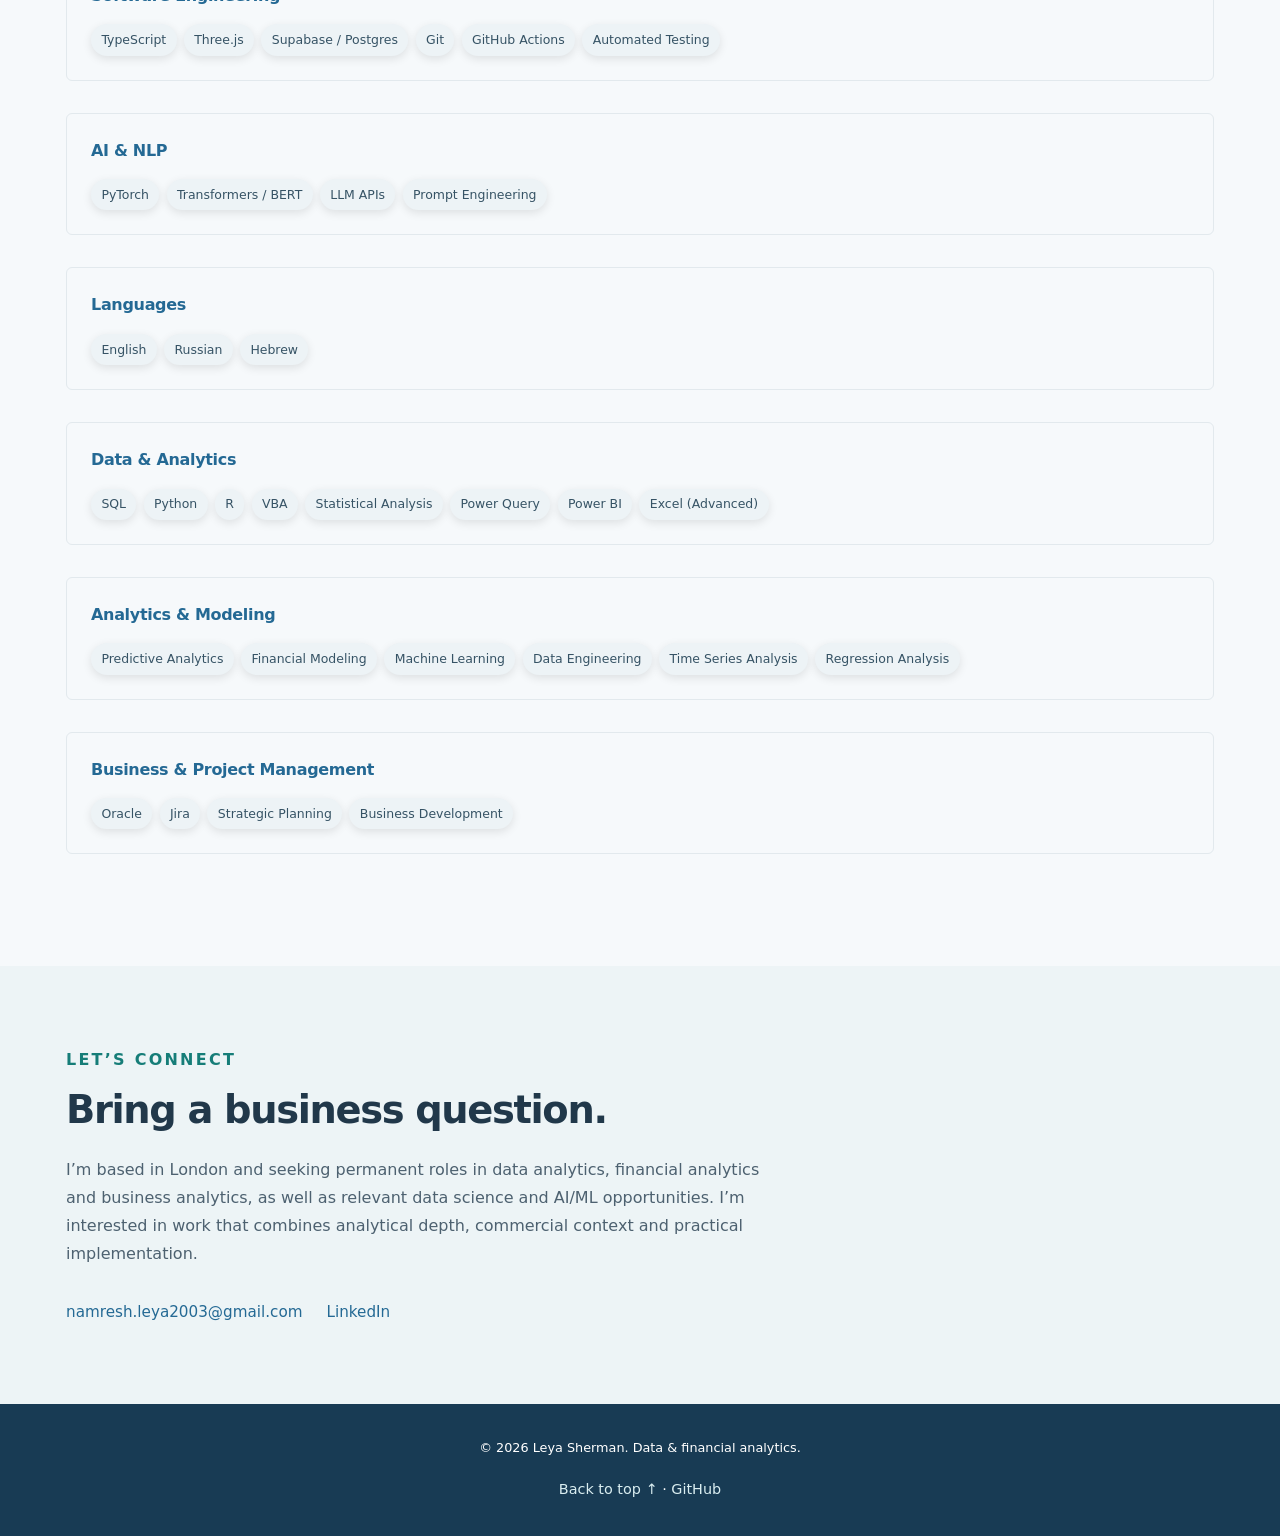
==== commit e77ed2ab: "Focus personal positioning on data and financial analytics" ====
--- a/portfolio/index.html
+++ b/portfolio/index.html
@@ -3,11 +3,11 @@
 <head>
     <meta charset="UTF-8">
     <meta name="viewport" content="width=device-width, initial-scale=1.0">
-    <title>Leya Sherman | Data, Finance & Software</title>
-    <meta name="description" content="Leya Sherman — UCL MSc Business Analytics graduate in London. Explore projects in machine learning, NLP, data engineering, finance and software development.">
+    <title>Leya Sherman | Data & Financial Analytics</title>
+    <meta name="description" content="Leya Sherman — UCL MSc Business Analytics graduate in London. Explore projects in data analytics, financial analytics, business analytics and machine learning.">
     <link rel="canonical" href="https://leyasherman.github.io/portfolio/">
-    <meta property="og:title" content="Leya Sherman | Data, Finance & Software">
-    <meta property="og:description" content="Analytical thinking, financial context and technical implementation. Explore selected projects and research.">
+    <meta property="og:title" content="Leya Sherman | Data & Financial Analytics">
+    <meta property="og:description" content="Data analysis, financial insight and business decisions. Explore selected projects and research.">
     <meta property="og:type" content="website">
     <meta property="og:url" content="https://leyasherman.github.io/portfolio/">
     <meta property="og:image" content="https://leyasherman.github.io/photo_2026-01-29_11-00-26.jpg">
@@ -502,24 +502,24 @@
             <div class="hero-text">
                 <p class="eyebrow">London, UK · UCL MSc Business Analytics · Distinction</p>
                 <h1 id="hero-title">Leya Sherman</h1>
-                <h2>Data, finance<br>and software.</h2>
-                <p class="hero-summary">I’m a software engineer with a data and finance background. My experience spans browser-based products, cyber-security analytics and FP&amp;A, alongside an MSc in Business Analytics from UCL (Distinction).</p>
-                <p class="hero-availability">Seeking permanent opportunities in London.</p>
+                <h2>Data analytics.<br>Financial insight.</h2>
+                <p class="hero-summary">I combine a background in Economics and Finance with experience in FP&amp;A and cyber-security analytics. Using Python, SQL and business intelligence tools, I turn data into financial insight and support business decisions. MSc Business Analytics, UCL (Distinction).</p>
+                <p class="hero-availability">Seeking permanent roles in data, financial and business analytics in London.</p>
                 <div class="hero-actions"><a class="button button-light" href="#projects">Explore my work <span aria-hidden="true">↓</span></a><a class="button button-outline" href="https://github.com/leyasherman" target="_blank" rel="noopener noreferrer">GitHub <span aria-hidden="true">↗</span></a></div>
             </div>
-            <div class="portrait-wrap"><img src="../photo_2026-01-29_11-00-26.jpg" width="250" height="250" alt="Portrait of Leya Sherman" class="hero-image"><p>Analytical thinking.<br>Business context.<br>Technical implementation.</p></div>
+            <div class="portrait-wrap"><img src="../photo_2026-01-29_11-00-26.jpg" width="250" height="250" alt="Portrait of Leya Sherman" class="hero-image"><p>Analytical thinking.<br>Financial context.<br>Business decisions.</p></div>
         </div>
     </section>
 
-    <section id="projects" aria-labelledby="projects-title"><div class="container"><p class="section-kicker">Selected work</p><h2 id="projects-title">From analysis to implementation</h2><p class="section-intro">Projects across data, finance and software. Each repository explains its methods, available results and reproduction limits. Group contributions are identified where documented.</p><div class="project-toolbar" hidden><div class="filters" role="group" aria-label="Filter projects"><button type="button" data-filter="all" aria-pressed="true">All projects</button><button type="button" data-filter="data" aria-pressed="false">Data &amp; ML</button><button type="button" data-filter="software" aria-pressed="false">Software &amp; AI</button><button type="button" data-filter="finance" aria-pressed="false">Finance &amp; business</button></div><p id="project-count" role="status" aria-live="polite">7 projects</p></div><div class="projects-grid"><article class="project-card" data-category="data"><div class="project-content"><div class="project-topline"><p class="project-category">Predictive analytics</p><span class="scope">Individual UCL coursework</span></div><h3>Airline Passenger Satisfaction</h3><p>A supervised learning workflow comparing logistic regression, random forest and XGBoost to predict satisfaction from passenger survey and journey features.</p><p class="project-detail">Recorded held-out macro F1: 0.9627. Predictive associations, not causal service effects.</p><ul class="project-tags" aria-label="Technologies"><li class="tag">Python</li><li class="tag">scikit-learn</li><li class="tag">XGBoost</li></ul><div class="project-actions"><a class="project-link primary-link" href="https://github.com/leyasherman/airline-passenger-satisfaction-ml" target="_blank" rel="noopener noreferrer">View repository <span aria-hidden="true">↗</span></a><a class="project-link" href="https://github.com/leyasherman/airline-passenger-satisfaction-ml/blob/main/reports/report.md" target="_blank" rel="noopener noreferrer">Read analysis <span aria-hidden="true">↗</span></a></div></div></article><article class="project-card" data-category="software"><div class="project-content"><div class="project-topline"><p class="project-category">Software engineering</p><span class="scope">Browser application</span></div><h3>FPV Drone Simulator</h3><p>A browser-based simulator with flight physics, keyboard and gamepad controls, FPV and chase cameras, and a Flight School with guided practice.</p><p class="project-detail">Try the live simulator on desktop with a keyboard or gamepad.</p><ul class="project-tags" aria-label="Technologies"><li class="tag">TypeScript</li><li class="tag">Three.js</li><li class="tag">Vite</li></ul><div class="project-actions"><a class="project-link primary-link" href="https://github.com/leyasherman/Drone-simulator" target="_blank" rel="noopener noreferrer">View repository <span aria-hidden="true">↗</span></a><a class="project-link" href="https://drone-simulator-tan.vercel.app/" target="_blank" rel="noopener noreferrer">Open live simulator <span aria-hidden="true">↗</span></a></div></div></article><article class="project-card" data-category="data"><div class="project-content"><div class="project-topline"><p class="project-category">NLP &amp; machine learning</p><span class="scope">UCL group coursework</span></div><h3>Cross-Domain Emotion Analysis</h3><p>Compares TF-IDF/logistic regression and fine-tuned BERT, then examines whether Reddit emotion classification transfers to customer support messages.</p><p class="project-detail">My contribution: data preprocessing, BERT fine-tuning and model training.</p><ul class="project-tags" aria-label="Technologies"><li class="tag">PyTorch</li><li class="tag">Transformers</li><li class="tag">scikit-learn</li></ul><div class="project-actions"><a class="project-link primary-link" href="https://github.com/leyasherman/nlp-sentiment-analysis" target="_blank" rel="noopener noreferrer">View repository <span aria-hidden="true">↗</span></a><a class="project-link" href="https://github.com/leyasherman/nlp-sentiment-analysis/blob/main/emotion_detection_cross_domain.ipynb" target="_blank" rel="noopener noreferrer">Open main notebook <span aria-hidden="true">↗</span></a></div></div></article><article class="project-card" data-category="finance"><div class="project-content"><div class="project-topline"><p class="project-category">Energy &amp; financial data</p><span class="scope">Data collection project</span></div><h3>Zorlu Enerji Generation</h3><p>Plant-level monthly electricity generation data for Zorlu Enerji, sourced from the EPİAŞ Transparency Platform. Supports investigation of output by plant and fuel type.</p><p class="project-detail">Source definitions, coverage and generation-versus-settlement distinctions are documented in the repository.</p><ul class="project-tags" aria-label="Technologies"><li class="tag">Energy data</li><li class="tag">EPİAŞ</li><li class="tag">Time series</li></ul><div class="project-actions"><a class="project-link primary-link" href="https://github.com/leyasherman/zorlu-enerji-generation" target="_blank" rel="noopener noreferrer">View repository <span aria-hidden="true">↗</span></a></div></div></article><article class="project-card" data-category="data"><div class="project-content"><div class="project-topline"><p class="project-category">Data engineering</p><span class="scope">UCL group coursework</span></div><h3>London Property &amp; Safety</h3><p>A selected snapshot of a group pipeline connecting London property and recorded-crime sources through Python transformations, PySpark, S3 and Parquet.</p><p class="project-detail">My role: project planning, documentation, coordination and the analytical narrative. Some pipeline components are outside this snapshot.</p><ul class="project-tags" aria-label="Technologies"><li class="tag">Python</li><li class="tag">PySpark</li><li class="tag">S3</li><li class="tag">Parquet</li></ul><div class="project-actions"><a class="project-link primary-link" href="https://github.com/leyasherman/london-property-safety-data-engineering" target="_blank" rel="noopener noreferrer">View repository <span aria-hidden="true">↗</span></a><a class="project-link" href="https://github.com/leyasherman/london-property-safety-data-engineering/blob/main/report.md" target="_blank" rel="noopener noreferrer">Read project report <span aria-hidden="true">↗</span></a></div></div></article><article class="project-card" data-category="finance"><div class="project-content"><div class="project-topline"><p class="project-category">Business analytics</p><span class="scope">UCL coursework</span></div><h3>Wembley Event-Day Transport</h3><p>Analyses station entry and exit flows around matches and concerts, using OLS regressions, event comparisons and an illustrative shuttle scenario.</p><p class="project-detail">The 20% flow reduction is a scenario assumption, not an observed outcome.</p><ul class="project-tags" aria-label="Technologies"><li class="tag">Python</li><li class="tag">pandas</li><li class="tag">statsmodels</li></ul><div class="project-actions"><a class="project-link primary-link" href="https://github.com/leyasherman/wembley-transport-business-analytics" target="_blank" rel="noopener noreferrer">View repository <span aria-hidden="true">↗</span></a><a class="project-link" href="https://github.com/leyasherman/wembley-transport-business-analytics/blob/main/TFL_final.ipynb" target="_blank" rel="noopener noreferrer">Open analysis notebook <span aria-hidden="true">↗</span></a></div></div></article><article class="project-card" data-category="software"><div class="project-content"><div class="project-topline"><p class="project-category">AI tool evaluation</p><span class="scope">UCL group coursework</span></div><h3>AI Coding Agents Benchmark</h3><p>Compares Copilot, Claude Code and Codex on data cleaning, modelling, leakage detection, debugging and exploratory analysis using a coursework rubric.</p><p class="project-detail">Historical task-specific results; not a general ranking of current products.</p><ul class="project-tags" aria-label="Technologies"><li class="tag">Python</li><li class="tag">scikit-learn</li><li class="tag">Evaluation</li></ul><div class="project-actions"><a class="project-link primary-link" href="https://github.com/leyasherman/ai-coding-agents-benchmark" target="_blank" rel="noopener noreferrer">View repository <span aria-hidden="true">↗</span></a></div></div></article></div><p class="project-footnote">“View repository” opens source and documentation. A live demo is linked only where one is available; Python and ML projects may require local setup and authorised datasets.</p></div></section>
+    <section id="projects" aria-labelledby="projects-title"><div class="container"><p class="section-kicker">Selected work</p><h2 id="projects-title">From analysis to implementation</h2><p class="section-intro">Projects across data, finance and software. Each repository explains its methods, available results and reproduction limits. Group contributions are identified where documented.</p><div class="project-toolbar" hidden><div class="filters" role="group" aria-label="Filter projects"><button type="button" data-filter="all" aria-pressed="true">All projects</button><button type="button" data-filter="data" aria-pressed="false">Data &amp; ML</button><button type="button" data-filter="software" aria-pressed="false">Software &amp; AI</button><button type="button" data-filter="finance" aria-pressed="false">Finance &amp; business</button></div><p id="project-count" role="status" aria-live="polite">7 projects</p></div><div class="projects-grid"><article class="project-card" data-category="data"><div class="project-content"><div class="project-topline"><p class="project-category">Predictive analytics</p><span class="scope">Individual UCL coursework</span></div><h3>Airline Passenger Satisfaction</h3><p>A supervised learning workflow comparing logistic regression, random forest and XGBoost to predict satisfaction from passenger survey and journey features.</p><p class="project-detail">Recorded held-out macro F1: 0.9627. Predictive associations, not causal service effects.</p><ul class="project-tags" aria-label="Technologies"><li class="tag">Python</li><li class="tag">scikit-learn</li><li class="tag">XGBoost</li></ul><div class="project-actions"><a class="project-link primary-link" href="https://github.com/leyasherman/airline-passenger-satisfaction-ml" target="_blank" rel="noopener noreferrer">View repository <span aria-hidden="true">↗</span></a><a class="project-link" href="https://github.com/leyasherman/airline-passenger-satisfaction-ml/blob/main/reports/report.md" target="_blank" rel="noopener noreferrer">Read analysis <span aria-hidden="true">↗</span></a></div></div></article><article class="project-card" data-category="finance"><div class="project-content"><div class="project-topline"><p class="project-category">Energy &amp; financial data</p><span class="scope">Data collection project</span></div><h3>Zorlu Enerji Generation</h3><p>Plant-level monthly electricity generation data for Zorlu Enerji, sourced from the EPİAŞ Transparency Platform. Supports investigation of output by plant and fuel type.</p><p class="project-detail">Source definitions, coverage and generation-versus-settlement distinctions are documented in the repository.</p><ul class="project-tags" aria-label="Technologies"><li class="tag">Energy data</li><li class="tag">EPİAŞ</li><li class="tag">Time series</li></ul><div class="project-actions"><a class="project-link primary-link" href="https://github.com/leyasherman/zorlu-enerji-generation" target="_blank" rel="noopener noreferrer">View repository <span aria-hidden="true">↗</span></a></div></div></article><article class="project-card" data-category="data"><div class="project-content"><div class="project-topline"><p class="project-category">NLP &amp; machine learning</p><span class="scope">UCL group coursework</span></div><h3>Cross-Domain Emotion Analysis</h3><p>Compares TF-IDF/logistic regression and fine-tuned BERT, then examines whether Reddit emotion classification transfers to customer support messages.</p><p class="project-detail">My contribution: data preprocessing, BERT fine-tuning and model training.</p><ul class="project-tags" aria-label="Technologies"><li class="tag">PyTorch</li><li class="tag">Transformers</li><li class="tag">scikit-learn</li></ul><div class="project-actions"><a class="project-link primary-link" href="https://github.com/leyasherman/nlp-sentiment-analysis" target="_blank" rel="noopener noreferrer">View repository <span aria-hidden="true">↗</span></a><a class="project-link" href="https://github.com/leyasherman/nlp-sentiment-analysis/blob/main/emotion_detection_cross_domain.ipynb" target="_blank" rel="noopener noreferrer">Open main notebook <span aria-hidden="true">↗</span></a></div></div></article><article class="project-card" data-category="data"><div class="project-content"><div class="project-topline"><p class="project-category">Data engineering</p><span class="scope">UCL group coursework</span></div><h3>London Property &amp; Safety</h3><p>A selected snapshot of a group pipeline connecting London property and recorded-crime sources through Python transformations, PySpark, S3 and Parquet.</p><p class="project-detail">My role: project planning, documentation, coordination and the analytical narrative. Some pipeline components are outside this snapshot.</p><ul class="project-tags" aria-label="Technologies"><li class="tag">Python</li><li class="tag">PySpark</li><li class="tag">S3</li><li class="tag">Parquet</li></ul><div class="project-actions"><a class="project-link primary-link" href="https://github.com/leyasherman/london-property-safety-data-engineering" target="_blank" rel="noopener noreferrer">View repository <span aria-hidden="true">↗</span></a><a class="project-link" href="https://github.com/leyasherman/london-property-safety-data-engineering/blob/main/report.md" target="_blank" rel="noopener noreferrer">Read project report <span aria-hidden="true">↗</span></a></div></div></article><article class="project-card" data-category="finance"><div class="project-content"><div class="project-topline"><p class="project-category">Business analytics</p><span class="scope">UCL coursework</span></div><h3>Wembley Event-Day Transport</h3><p>Analyses station entry and exit flows around matches and concerts, using OLS regressions, event comparisons and an illustrative shuttle scenario.</p><p class="project-detail">The 20% flow reduction is a scenario assumption, not an observed outcome.</p><ul class="project-tags" aria-label="Technologies"><li class="tag">Python</li><li class="tag">pandas</li><li class="tag">statsmodels</li></ul><div class="project-actions"><a class="project-link primary-link" href="https://github.com/leyasherman/wembley-transport-business-analytics" target="_blank" rel="noopener noreferrer">View repository <span aria-hidden="true">↗</span></a><a class="project-link" href="https://github.com/leyasherman/wembley-transport-business-analytics/blob/main/TFL_final.ipynb" target="_blank" rel="noopener noreferrer">Open analysis notebook <span aria-hidden="true">↗</span></a></div></div></article><article class="project-card" data-category="software"><div class="project-content"><div class="project-topline"><p class="project-category">Software engineering</p><span class="scope">Browser application</span></div><h3>FPV Drone Simulator</h3><p>A browser-based simulator with flight physics, keyboard and gamepad controls, FPV and chase cameras, and a Flight School with guided practice.</p><p class="project-detail">Try the live simulator on desktop with a keyboard or gamepad.</p><ul class="project-tags" aria-label="Technologies"><li class="tag">TypeScript</li><li class="tag">Three.js</li><li class="tag">Vite</li></ul><div class="project-actions"><a class="project-link primary-link" href="https://github.com/leyasherman/Drone-simulator" target="_blank" rel="noopener noreferrer">View repository <span aria-hidden="true">↗</span></a><a class="project-link" href="https://drone-simulator-tan.vercel.app/" target="_blank" rel="noopener noreferrer">Open live simulator <span aria-hidden="true">↗</span></a></div></div></article><article class="project-card" data-category="software"><div class="project-content"><div class="project-topline"><p class="project-category">AI tool evaluation</p><span class="scope">UCL group coursework</span></div><h3>AI Coding Agents Benchmark</h3><p>Compares Copilot, Claude Code and Codex on data cleaning, modelling, leakage detection, debugging and exploratory analysis using a coursework rubric.</p><p class="project-detail">Historical task-specific results; not a general ranking of current products.</p><ul class="project-tags" aria-label="Technologies"><li class="tag">Python</li><li class="tag">scikit-learn</li><li class="tag">Evaluation</li></ul><div class="project-actions"><a class="project-link primary-link" href="https://github.com/leyasherman/ai-coding-agents-benchmark" target="_blank" rel="noopener noreferrer">View repository <span aria-hidden="true">↗</span></a></div></div></article></div><p class="project-footnote">“View repository” opens source and documentation. A live demo is linked only where one is available; Python and ML projects may require local setup and authorised datasets.</p></div></section>
     <section id="experience" aria-labelledby="experience-title"><div class="container">
-        <p class="section-kicker">Business foundation</p><h2 id="experience-title">Experience beyond the notebook</h2>
+        <p class="section-kicker">Business foundation</p><h2 id="experience-title">Analytics, finance &amp; business experience</h2>
         <div class="timeline">
-          <div class="timeline-item"><h3>Software Engineer</h3><div class="company">Aerial Training and Compliance · London, UK</div><div class="date">September 2026 – present · Contract, part-time</div><p>Developing a browser-based 3D flight training simulator with the founder, from scoping through delivery. Work includes real-time physics, interactive lessons, a level editor, leaderboards and a Postgres backend using TypeScript, Three.js, Supabase, testing and CI.</p></div>
+          <div class="timeline-item"><h3>Financial Planning &amp; Analysis Specialist</h3><div class="company">ALFA-BANK · Moscow, Russia</div><div class="date">September 2023 – September 2025</div><p>Financial planning and profitability analysis for SME commission and liability products. Reporting and forecasting work using SQL, Python and advanced Excel to support pricing, portfolio and budget decisions.</p></div>
           <div class="timeline-item"><h3>Data Analyst Intern, Cyber Security</h3><div class="company">Canary Wharf Group · London, UK</div><div class="date">May – August 2026</div><p>Built operational KPI/KRI dashboards in Python and Power BI, prepared data from internal systems and translated cyber-risk metrics into reporting for senior stakeholders.</p></div>
-          <div class="timeline-item"><h3>Financial Planning &amp; Analysis Specialist</h3><div class="company">ALFA-BANK · Moscow, Russia</div><div class="date">September 2023 – September 2025</div><p>Financial planning and profitability analysis for SME commission and liability products. Reporting and forecasting work using SQL, Python and advanced Excel to support pricing, portfolio and budget decisions.</p></div>
           <div class="timeline-item"><h3>Business Development Manager</h3><div class="company">ISRAEL HABITAT · Herzliya, Israel</div><div class="date">July 2022 – April 2023</div><p>Real-estate market analysis, business development and cross-border client relationships, combining commercial research with stakeholder management.</p></div>
           <div class="timeline-item"><h3>Advanced Analytics Efficiency Intern</h3><div class="company">ALFA-BANK · Moscow, Russia</div><div class="date">August – September 2021</div><p>Operational analysis and market and competitor research across data science and adjacent fields.</p></div>
+          <div class="timeline-item"><h3>Software Engineer</h3><div class="company">Aerial Training and Compliance · London, UK</div><div class="date">September 2026 – present · Contract, part-time</div><p>Additional technical experience: part-time contract development of a browser-based training application.</p></div>
         </div></div></section>
     <section id="education" aria-labelledby="education-title"><div class="container"><p class="section-kicker">Education &amp; research</p><h2 id="education-title">Business questions. Analytical methods.</h2><div class="education-grid">
         <article class="education-card"><h3>MSc Business Analytics · Distinction</h3><p class="company">University College London · September 2025 – September 2026</p><p>Graduate studies in statistics, predictive analytics, data engineering and natural language processing. Served as Class Representative, coordinating academic and administrative matters with programme leadership.</p></article>
@@ -592,7 +592,7 @@
             <p class="section-kicker">Let’s connect</p><h2>Bring a business question.</h2>
             <div style="text-align: center; max-width: 600px; margin: 0 auto;">
                 <p style="font-size: 1.1rem; color: var(--medium-grey); margin-bottom: 2rem;">
-                    I’m based in London and seeking permanent roles across data analytics, data science, finance, AI/ML, software engineering and business analytics.
+                    I’m based in London and seeking permanent roles in data analytics, financial analytics and business analytics, as well as relevant data science and AI/ML opportunities.
                     I’m interested in work that combines analytical depth, commercial context and practical implementation.
                 </p>
                 <div class="contact-info" style="justify-content: center; font-size: 1.1rem;">
@@ -611,7 +611,7 @@
 
     <!-- Footer -->
     <footer>
-        <p>&copy; 2026 Leya Sherman. Data, finance &amp; software.</p>
+        <p>&copy; 2026 Leya Sherman. Data &amp; financial analytics.</p>
         <p style="margin-top: 1rem; font-size: 0.9rem;">
             <a href="#about">Back to top ↑</a> · <a href="https://github.com/leyasherman" target="_blank" rel="noopener noreferrer">GitHub</a>
         </p>
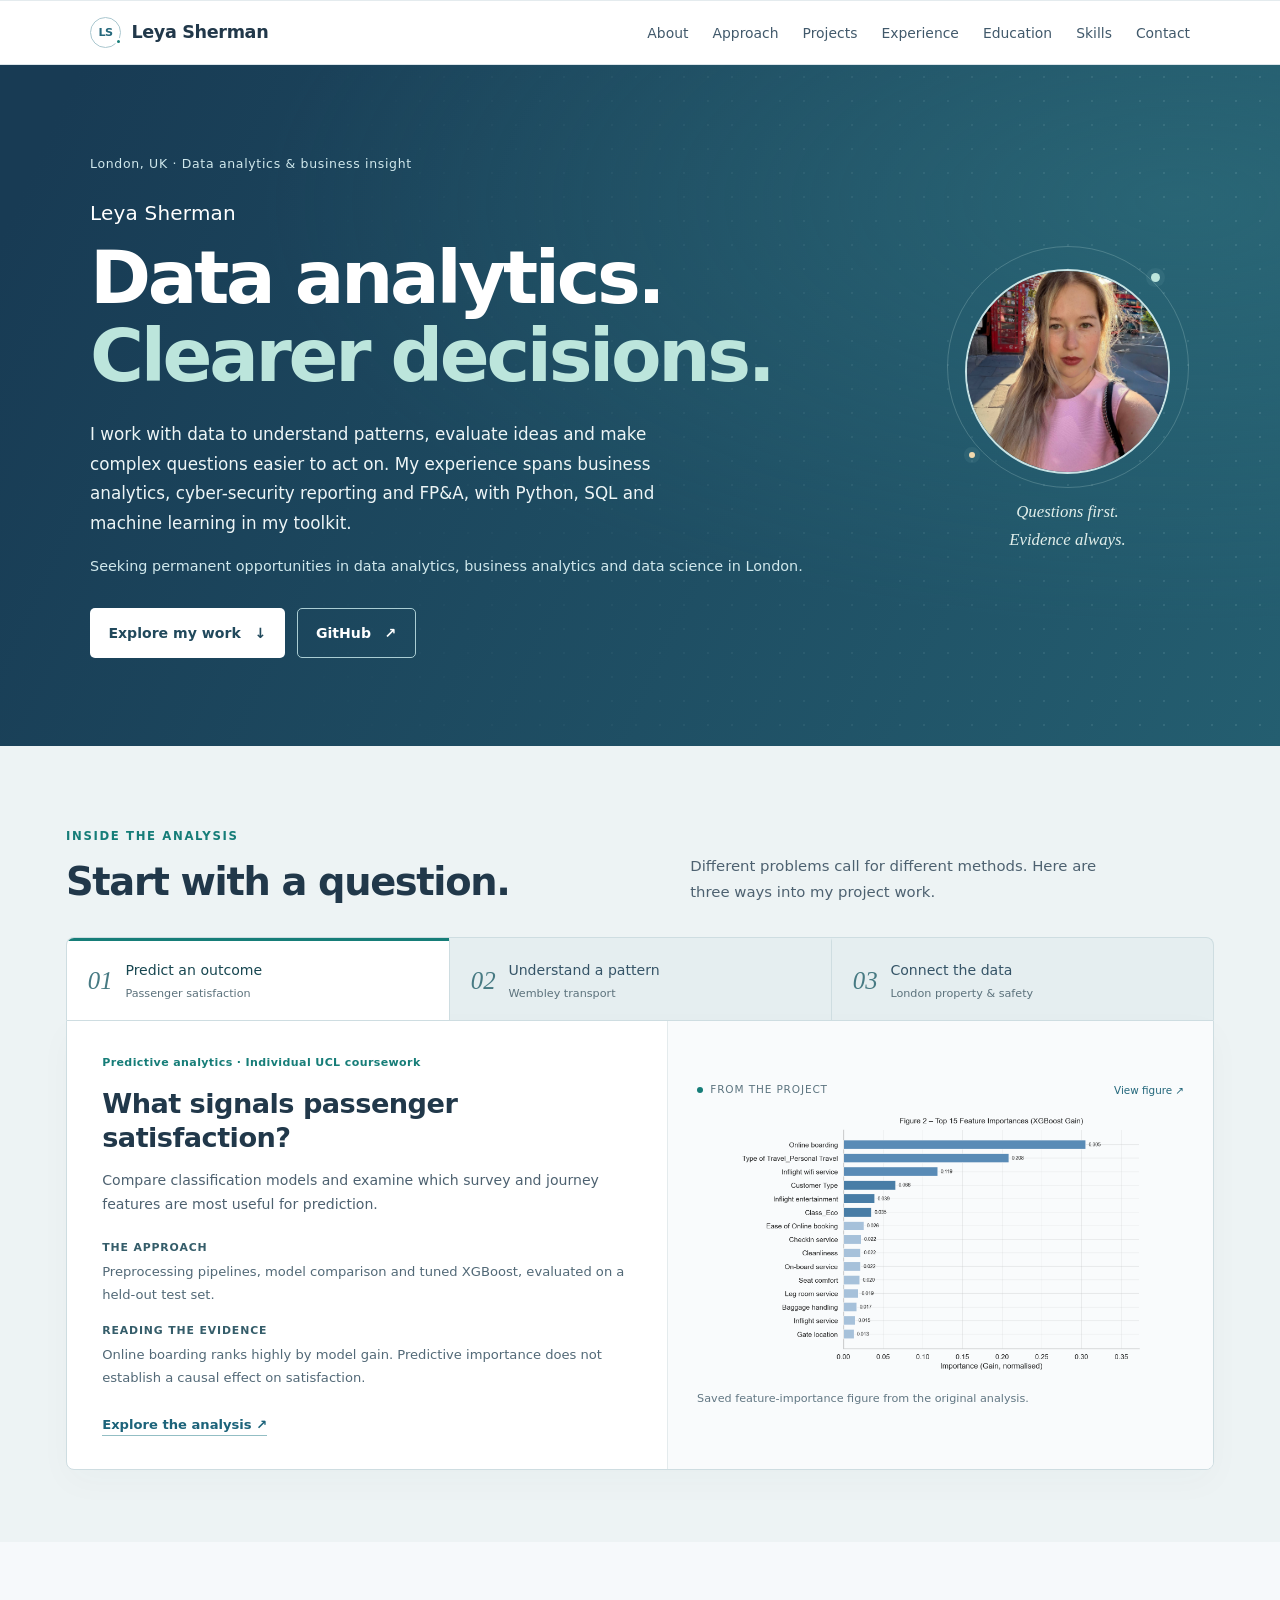
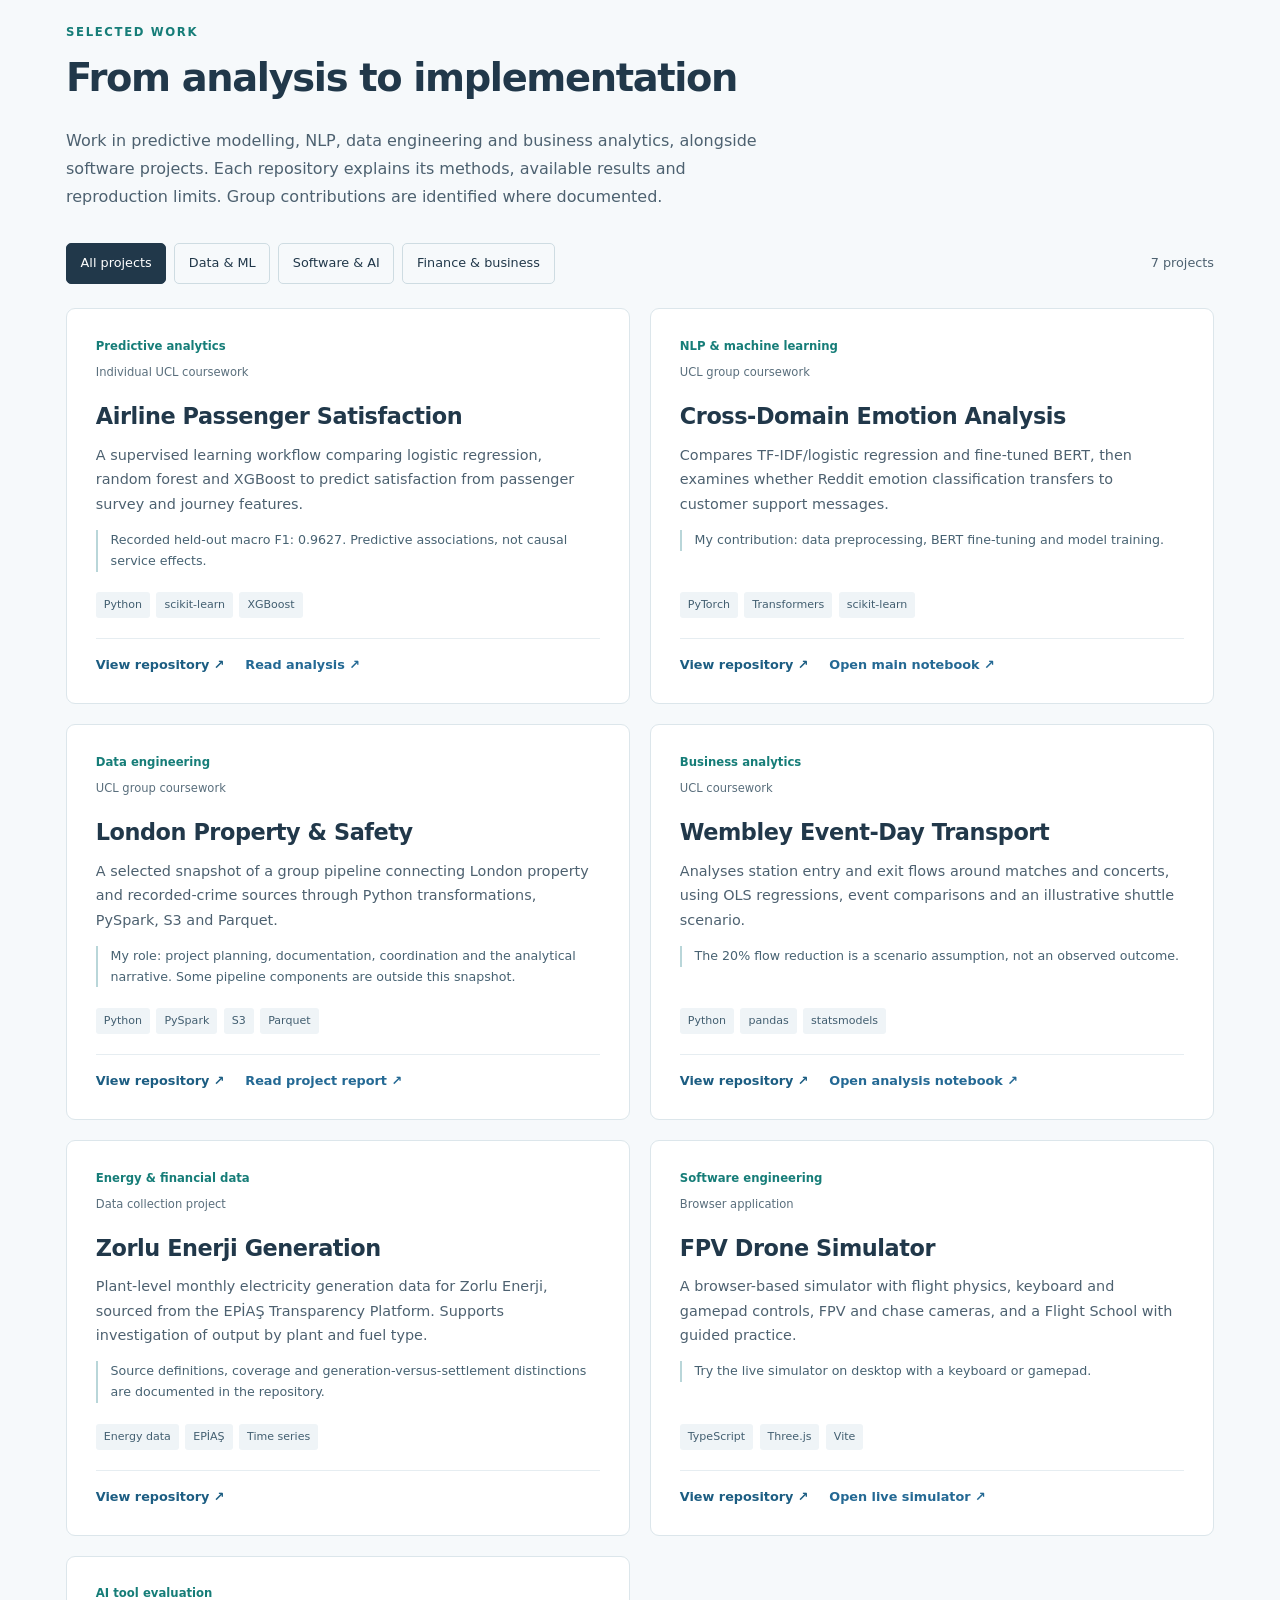
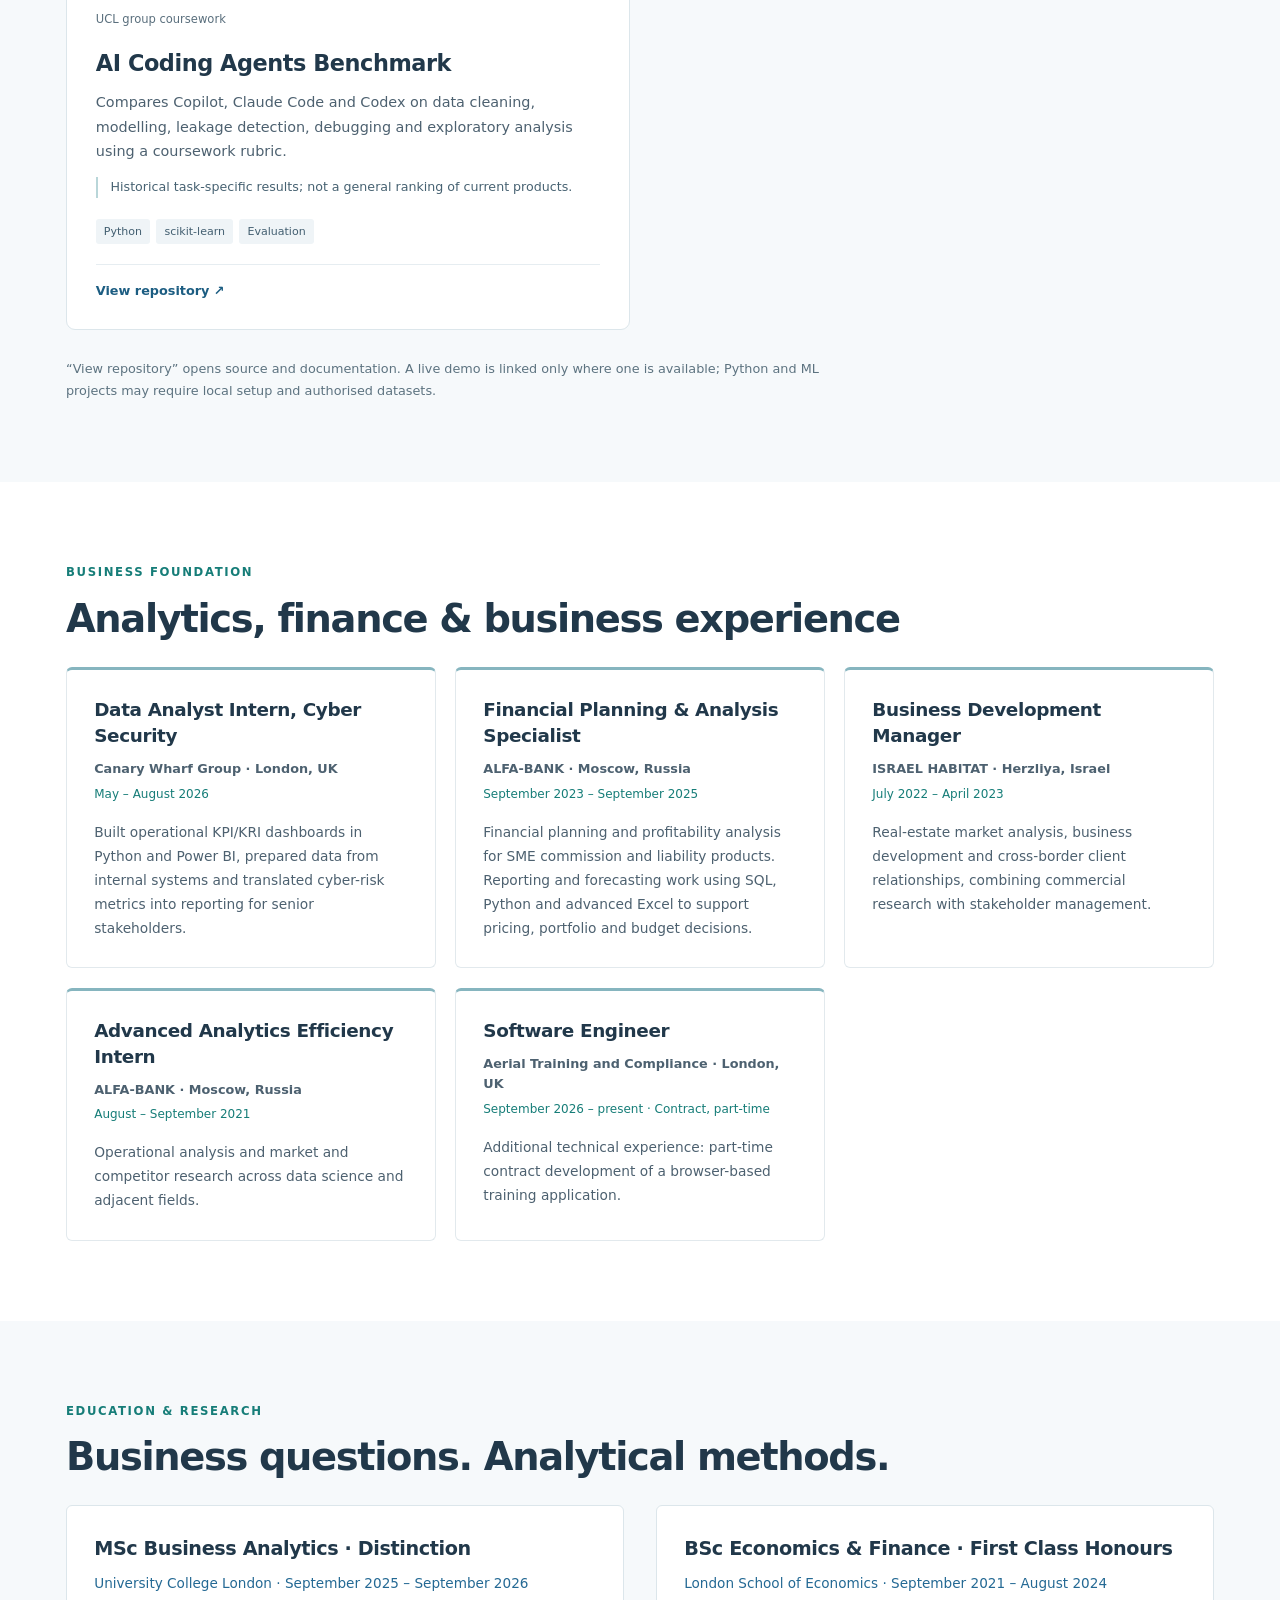
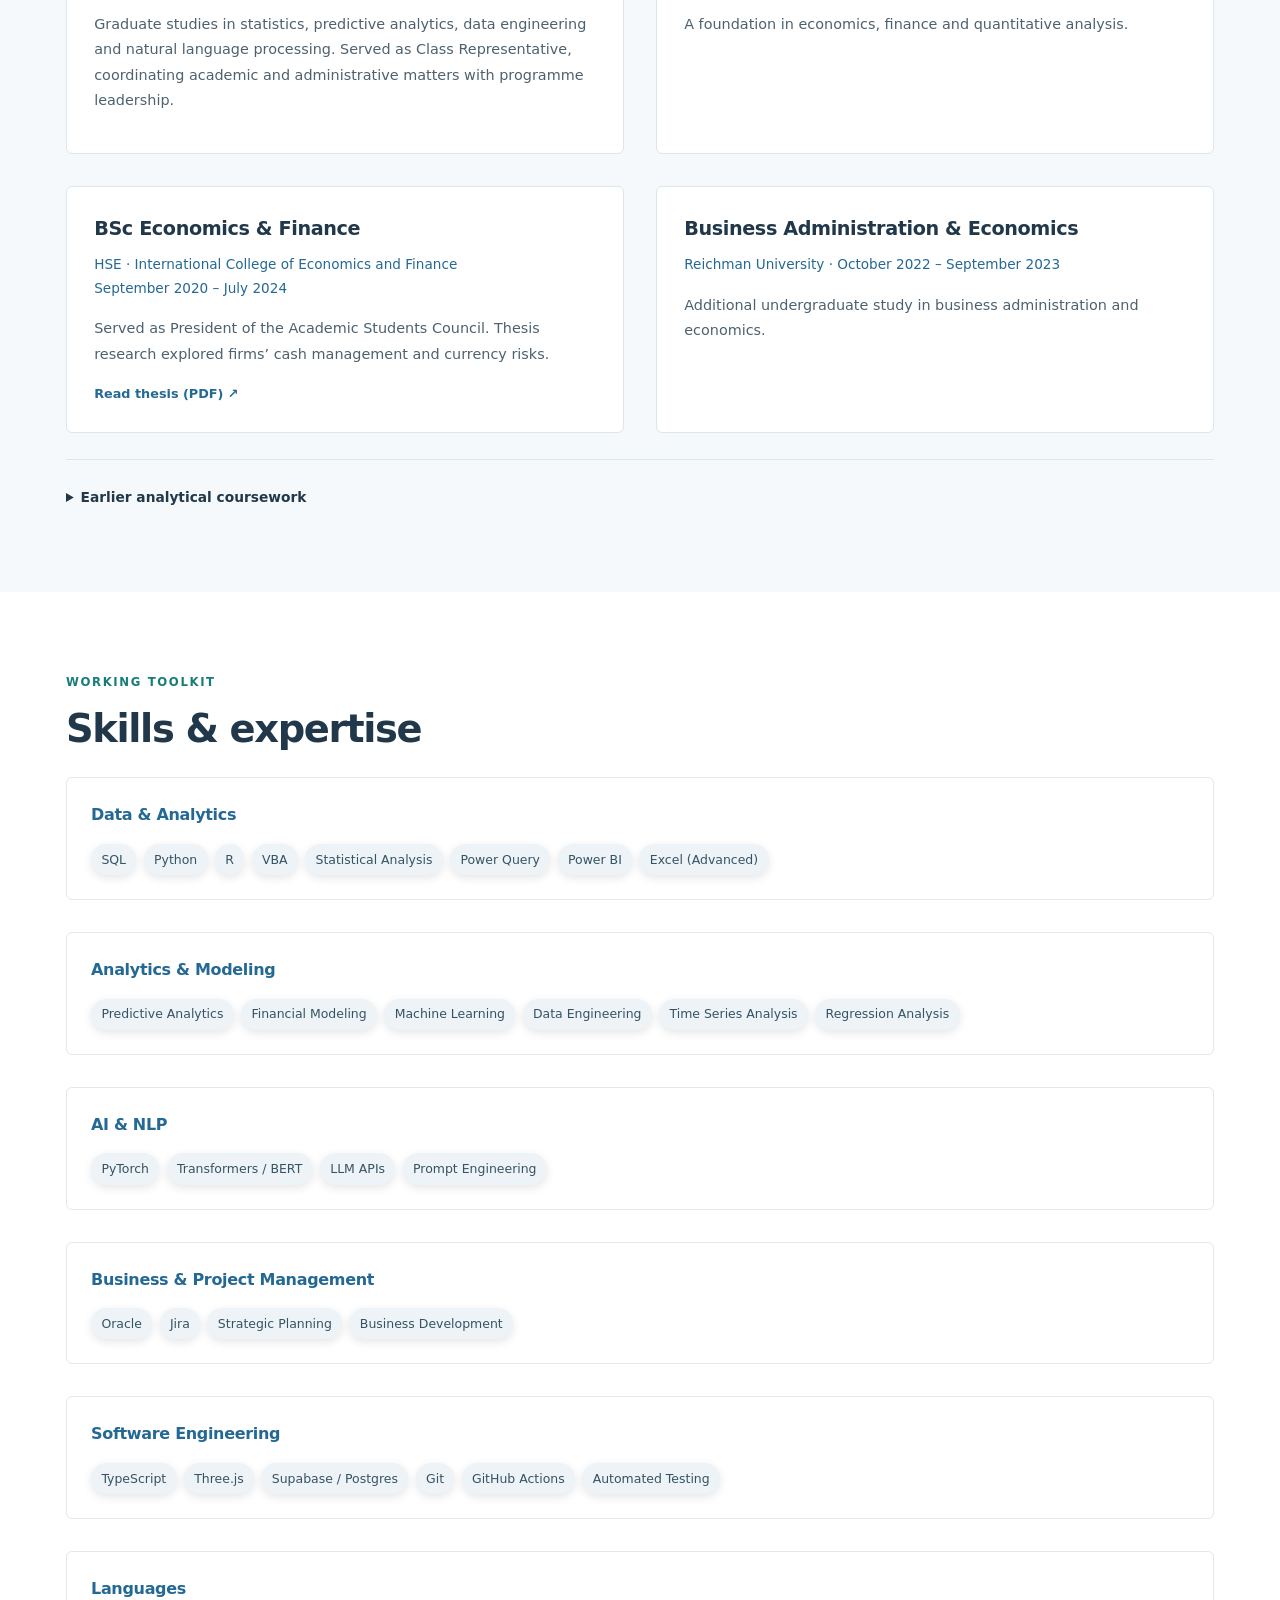
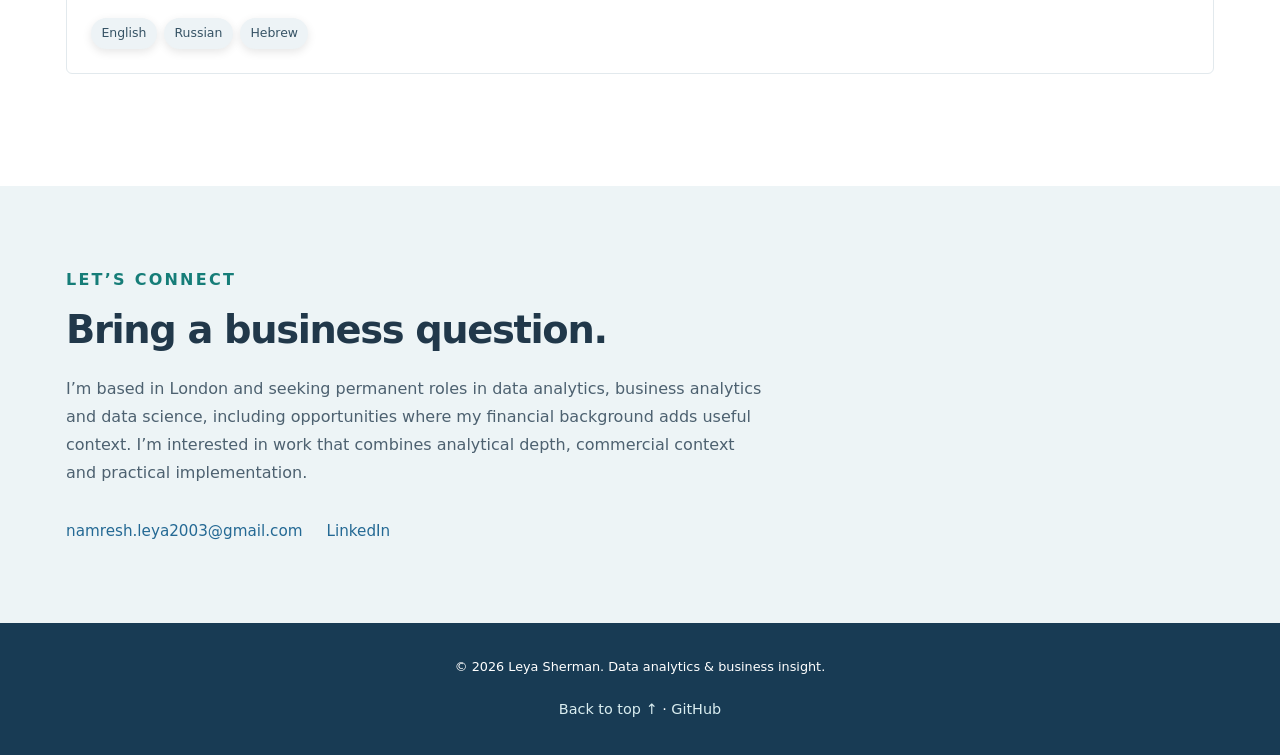
==== commit 5c3a17cf: "Lead with data analytics and add interactive project evidence" ====
--- a/portfolio/index.html
+++ b/portfolio/index.html
@@ -3,11 +3,11 @@
 <head>
     <meta charset="UTF-8">
     <meta name="viewport" content="width=device-width, initial-scale=1.0">
-    <title>Leya Sherman | Data & Financial Analytics</title>
-    <meta name="description" content="Leya Sherman — UCL MSc Business Analytics graduate in London. Explore projects in data analytics, financial analytics, business analytics and machine learning.">
+    <title>Leya Sherman | Data Analytics & Business Insight</title>
+    <meta name="description" content="Leya Sherman — data analytics professional in London. Explore work in predictive modelling, business analytics, NLP and data engineering.">
     <link rel="canonical" href="https://leyasherman.github.io/portfolio/">
-    <meta property="og:title" content="Leya Sherman | Data & Financial Analytics">
-    <meta property="og:description" content="Data analysis, financial insight and business decisions. Explore selected projects and research.">
+    <meta property="og:title" content="Leya Sherman | Data Analytics & Business Insight">
+    <meta property="og:description" content="Questions first. Evidence always. Explore data analytics projects and the thinking behind them.">
     <meta property="og:type" content="website">
     <meta property="og:url" content="https://leyasherman.github.io/portfolio/">
     <meta property="og:image" content="https://leyasherman.github.io/photo_2026-01-29_11-00-26.jpg">
@@ -482,10 +482,11 @@
     <!-- Navigation -->
     <nav>
         <div class="container">
-            <div class="logo">Leya Sherman</div>
+            <div class="logo"><span class="identity-mark" aria-hidden="true">LS<span></span></span>Leya Sherman</div>
             <button class="menu-toggle" type="button" aria-controls="nav-menu" aria-expanded="false" aria-label="Open navigation">Menu</button>
             <ul id="nav-menu">
                 <li><a href="#about">About</a></li>
+                <li><a href="#approach">Approach</a></li>
                 <li><a href="#projects">Projects</a></li>
                 <li><a href="#experience">Experience</a></li>
                 <li><a href="#education">Education</a></li>
@@ -500,23 +501,38 @@
     <section class="hero" id="about" aria-labelledby="hero-title">
         <div class="hero-content">
             <div class="hero-text">
-                <p class="eyebrow">London, UK · UCL MSc Business Analytics · Distinction</p>
+                <p class="eyebrow">London, UK · Data analytics &amp; business insight</p>
                 <h1 id="hero-title">Leya Sherman</h1>
-                <h2>Data analytics.<br>Financial insight.</h2>
-                <p class="hero-summary">I combine a background in Economics and Finance with experience in FP&amp;A and cyber-security analytics. Using Python, SQL and business intelligence tools, I turn data into financial insight and support business decisions. MSc Business Analytics, UCL (Distinction).</p>
-                <p class="hero-availability">Seeking permanent roles in data, financial and business analytics in London.</p>
+                <h2>Data analytics.<br><span class="hero-highlight">Clearer decisions.</span></h2>
+                <p class="hero-summary">I work with data to understand patterns, evaluate ideas and make complex questions easier to act on. My experience spans business analytics, cyber-security reporting and FP&amp;A, with Python, SQL and machine learning in my toolkit.</p>
+                <p class="hero-availability">Seeking permanent opportunities in data analytics, business analytics and data science in London.</p>
                 <div class="hero-actions"><a class="button button-light" href="#projects">Explore my work <span aria-hidden="true">↓</span></a><a class="button button-outline" href="https://github.com/leyasherman" target="_blank" rel="noopener noreferrer">GitHub <span aria-hidden="true">↗</span></a></div>
             </div>
-            <div class="portrait-wrap"><img src="../photo_2026-01-29_11-00-26.jpg" width="250" height="250" alt="Portrait of Leya Sherman" class="hero-image"><p>Analytical thinking.<br>Financial context.<br>Business decisions.</p></div>
+            <div class="portrait-wrap"><span class="portrait-orbit" aria-hidden="true"></span><img src="../photo_2026-01-29_11-00-26.jpg" width="250" height="250" alt="Portrait of Leya Sherman" class="hero-image"><p>Questions first.<br>Evidence always.</p></div>
         </div>
     </section>
 
-    <section id="projects" aria-labelledby="projects-title"><div class="container"><p class="section-kicker">Selected work</p><h2 id="projects-title">From analysis to implementation</h2><p class="section-intro">Projects across data, finance and software. Each repository explains its methods, available results and reproduction limits. Group contributions are identified where documented.</p><div class="project-toolbar" hidden><div class="filters" role="group" aria-label="Filter projects"><button type="button" data-filter="all" aria-pressed="true">All projects</button><button type="button" data-filter="data" aria-pressed="false">Data &amp; ML</button><button type="button" data-filter="software" aria-pressed="false">Software &amp; AI</button><button type="button" data-filter="finance" aria-pressed="false">Finance &amp; business</button></div><p id="project-count" role="status" aria-live="polite">7 projects</p></div><div class="projects-grid"><article class="project-card" data-category="data"><div class="project-content"><div class="project-topline"><p class="project-category">Predictive analytics</p><span class="scope">Individual UCL coursework</span></div><h3>Airline Passenger Satisfaction</h3><p>A supervised learning workflow comparing logistic regression, random forest and XGBoost to predict satisfaction from passenger survey and journey features.</p><p class="project-detail">Recorded held-out macro F1: 0.9627. Predictive associations, not causal service effects.</p><ul class="project-tags" aria-label="Technologies"><li class="tag">Python</li><li class="tag">scikit-learn</li><li class="tag">XGBoost</li></ul><div class="project-actions"><a class="project-link primary-link" href="https://github.com/leyasherman/airline-passenger-satisfaction-ml" target="_blank" rel="noopener noreferrer">View repository <span aria-hidden="true">↗</span></a><a class="project-link" href="https://github.com/leyasherman/airline-passenger-satisfaction-ml/blob/main/reports/report.md" target="_blank" rel="noopener noreferrer">Read analysis <span aria-hidden="true">↗</span></a></div></div></article><article class="project-card" data-category="finance"><div class="project-content"><div class="project-topline"><p class="project-category">Energy &amp; financial data</p><span class="scope">Data collection project</span></div><h3>Zorlu Enerji Generation</h3><p>Plant-level monthly electricity generation data for Zorlu Enerji, sourced from the EPİAŞ Transparency Platform. Supports investigation of output by plant and fuel type.</p><p class="project-detail">Source definitions, coverage and generation-versus-settlement distinctions are documented in the repository.</p><ul class="project-tags" aria-label="Technologies"><li class="tag">Energy data</li><li class="tag">EPİAŞ</li><li class="tag">Time series</li></ul><div class="project-actions"><a class="project-link primary-link" href="https://github.com/leyasherman/zorlu-enerji-generation" target="_blank" rel="noopener noreferrer">View repository <span aria-hidden="true">↗</span></a></div></div></article><article class="project-card" data-category="data"><div class="project-content"><div class="project-topline"><p class="project-category">NLP &amp; machine learning</p><span class="scope">UCL group coursework</span></div><h3>Cross-Domain Emotion Analysis</h3><p>Compares TF-IDF/logistic regression and fine-tuned BERT, then examines whether Reddit emotion classification transfers to customer support messages.</p><p class="project-detail">My contribution: data preprocessing, BERT fine-tuning and model training.</p><ul class="project-tags" aria-label="Technologies"><li class="tag">PyTorch</li><li class="tag">Transformers</li><li class="tag">scikit-learn</li></ul><div class="project-actions"><a class="project-link primary-link" href="https://github.com/leyasherman/nlp-sentiment-analysis" target="_blank" rel="noopener noreferrer">View repository <span aria-hidden="true">↗</span></a><a class="project-link" href="https://github.com/leyasherman/nlp-sentiment-analysis/blob/main/emotion_detection_cross_domain.ipynb" target="_blank" rel="noopener noreferrer">Open main notebook <span aria-hidden="true">↗</span></a></div></div></article><article class="project-card" data-category="data"><div class="project-content"><div class="project-topline"><p class="project-category">Data engineering</p><span class="scope">UCL group coursework</span></div><h3>London Property &amp; Safety</h3><p>A selected snapshot of a group pipeline connecting London property and recorded-crime sources through Python transformations, PySpark, S3 and Parquet.</p><p class="project-detail">My role: project planning, documentation, coordination and the analytical narrative. Some pipeline components are outside this snapshot.</p><ul class="project-tags" aria-label="Technologies"><li class="tag">Python</li><li class="tag">PySpark</li><li class="tag">S3</li><li class="tag">Parquet</li></ul><div class="project-actions"><a class="project-link primary-link" href="https://github.com/leyasherman/london-property-safety-data-engineering" target="_blank" rel="noopener noreferrer">View repository <span aria-hidden="true">↗</span></a><a class="project-link" href="https://github.com/leyasherman/london-property-safety-data-engineering/blob/main/report.md" target="_blank" rel="noopener noreferrer">Read project report <span aria-hidden="true">↗</span></a></div></div></article><article class="project-card" data-category="finance"><div class="project-content"><div class="project-topline"><p class="project-category">Business analytics</p><span class="scope">UCL coursework</span></div><h3>Wembley Event-Day Transport</h3><p>Analyses station entry and exit flows around matches and concerts, using OLS regressions, event comparisons and an illustrative shuttle scenario.</p><p class="project-detail">The 20% flow reduction is a scenario assumption, not an observed outcome.</p><ul class="project-tags" aria-label="Technologies"><li class="tag">Python</li><li class="tag">pandas</li><li class="tag">statsmodels</li></ul><div class="project-actions"><a class="project-link primary-link" href="https://github.com/leyasherman/wembley-transport-business-analytics" target="_blank" rel="noopener noreferrer">View repository <span aria-hidden="true">↗</span></a><a class="project-link" href="https://github.com/leyasherman/wembley-transport-business-analytics/blob/main/TFL_final.ipynb" target="_blank" rel="noopener noreferrer">Open analysis notebook <span aria-hidden="true">↗</span></a></div></div></article><article class="project-card" data-category="software"><div class="project-content"><div class="project-topline"><p class="project-category">Software engineering</p><span class="scope">Browser application</span></div><h3>FPV Drone Simulator</h3><p>A browser-based simulator with flight physics, keyboard and gamepad controls, FPV and chase cameras, and a Flight School with guided practice.</p><p class="project-detail">Try the live simulator on desktop with a keyboard or gamepad.</p><ul class="project-tags" aria-label="Technologies"><li class="tag">TypeScript</li><li class="tag">Three.js</li><li class="tag">Vite</li></ul><div class="project-actions"><a class="project-link primary-link" href="https://github.com/leyasherman/Drone-simulator" target="_blank" rel="noopener noreferrer">View repository <span aria-hidden="true">↗</span></a><a class="project-link" href="https://drone-simulator-tan.vercel.app/" target="_blank" rel="noopener noreferrer">Open live simulator <span aria-hidden="true">↗</span></a></div></div></article><article class="project-card" data-category="software"><div class="project-content"><div class="project-topline"><p class="project-category">AI tool evaluation</p><span class="scope">UCL group coursework</span></div><h3>AI Coding Agents Benchmark</h3><p>Compares Copilot, Claude Code and Codex on data cleaning, modelling, leakage detection, debugging and exploratory analysis using a coursework rubric.</p><p class="project-detail">Historical task-specific results; not a general ranking of current products.</p><ul class="project-tags" aria-label="Technologies"><li class="tag">Python</li><li class="tag">scikit-learn</li><li class="tag">Evaluation</li></ul><div class="project-actions"><a class="project-link primary-link" href="https://github.com/leyasherman/ai-coding-agents-benchmark" target="_blank" rel="noopener noreferrer">View repository <span aria-hidden="true">↗</span></a></div></div></article></div><p class="project-footnote">“View repository” opens source and documentation. A live demo is linked only where one is available; Python and ML projects may require local setup and authorised datasets.</p></div></section>
+    <section id="approach" class="approach-section" aria-labelledby="approach-title">
+        <div class="container">
+            <div class="approach-heading"><div><p class="section-kicker">Inside the analysis</p><h2 id="approach-title">Start with a question.</h2></div><p class="approach-intro">Different problems call for different methods. Here are three ways into my project work.</p></div>
+            <div class="case-tabs" role="tablist" aria-label="Explore an analytical approach" hidden>
+                <button id="tab-predict" type="button" role="tab" data-case="predict" aria-selected="true" aria-controls="case-panel" tabindex="0"><span class="case-number" aria-hidden="true">01</span><span>Predict an outcome<small>Passenger satisfaction</small></span></button>
+                <button id="tab-understand" type="button" role="tab" data-case="understand" aria-selected="false" aria-controls="case-panel" tabindex="-1"><span class="case-number" aria-hidden="true">02</span><span>Understand a pattern<small>Wembley transport</small></span></button>
+                <button id="tab-connect" type="button" role="tab" data-case="connect" aria-selected="false" aria-controls="case-panel" tabindex="-1"><span class="case-number" aria-hidden="true">03</span><span>Connect the data<small>London property &amp; safety</small></span></button>
+            </div>
+            <div id="case-panel" class="case-panel" role="tabpanel" aria-labelledby="tab-predict" tabindex="0">
+                <div class="case-copy"><p class="case-context" id="case-context">Predictive analytics · Individual UCL coursework</p><h3 id="case-title">What signals passenger satisfaction?</h3><p id="case-summary">Compare classification models and examine which survey and journey features are most useful for prediction.</p><dl><dt>The approach</dt><dd id="case-method">Preprocessing pipelines, model comparison and tuned XGBoost, evaluated on a held-out test set.</dd><dt>Reading the evidence</dt><dd id="case-caveat">Online boarding ranks highly by model gain. Predictive importance does not establish a causal effect on satisfaction.</dd></dl><a id="case-link" class="case-link" href="https://github.com/leyasherman/airline-passenger-satisfaction-ml/blob/main/reports/report.md" target="_blank" rel="noopener noreferrer">Explore the analysis <span aria-hidden="true">↗</span></a></div>
+                <figure class="case-figure"><div class="figure-label"><span aria-hidden="true"></span>From the project<a id="case-image-link" href="assets/airline-feature-importance.png" target="_blank" rel="noopener noreferrer">View figure <span aria-hidden="true">↗</span></a></div><img id="case-image" src="assets/airline-feature-importance.png" alt="Saved chart of XGBoost feature importance from the airline satisfaction project" width="1200" height="900" loading="lazy"><figcaption id="case-caption">Saved feature-importance figure from the original analysis.</figcaption></figure>
+            </div>
+        </div>
+    </section>
+
+    <section id="projects" aria-labelledby="projects-title"><div class="container"><p class="section-kicker">Selected work</p><h2 id="projects-title">From analysis to implementation</h2><p class="section-intro">Work in predictive modelling, NLP, data engineering and business analytics, alongside software projects. Each repository explains its methods, available results and reproduction limits. Group contributions are identified where documented.</p><div class="project-toolbar" hidden><div class="filters" role="group" aria-label="Filter projects"><button type="button" data-filter="all" aria-pressed="true">All projects</button><button type="button" data-filter="data" aria-pressed="false">Data &amp; ML</button><button type="button" data-filter="software" aria-pressed="false">Software &amp; AI</button><button type="button" data-filter="finance" aria-pressed="false">Finance &amp; business</button></div><p id="project-count" role="status" aria-live="polite">7 projects</p></div><div class="projects-grid"><article class="project-card" data-category="data"><div class="project-content"><div class="project-topline"><p class="project-category">Predictive analytics</p><span class="scope">Individual UCL coursework</span></div><h3>Airline Passenger Satisfaction</h3><p>A supervised learning workflow comparing logistic regression, random forest and XGBoost to predict satisfaction from passenger survey and journey features.</p><p class="project-detail">Recorded held-out macro F1: 0.9627. Predictive associations, not causal service effects.</p><ul class="project-tags" aria-label="Technologies"><li class="tag">Python</li><li class="tag">scikit-learn</li><li class="tag">XGBoost</li></ul><div class="project-actions"><a class="project-link primary-link" href="https://github.com/leyasherman/airline-passenger-satisfaction-ml" target="_blank" rel="noopener noreferrer">View repository <span aria-hidden="true">↗</span></a><a class="project-link" href="https://github.com/leyasherman/airline-passenger-satisfaction-ml/blob/main/reports/report.md" target="_blank" rel="noopener noreferrer">Read analysis <span aria-hidden="true">↗</span></a></div></div></article><article class="project-card" data-category="data"><div class="project-content"><div class="project-topline"><p class="project-category">NLP &amp; machine learning</p><span class="scope">UCL group coursework</span></div><h3>Cross-Domain Emotion Analysis</h3><p>Compares TF-IDF/logistic regression and fine-tuned BERT, then examines whether Reddit emotion classification transfers to customer support messages.</p><p class="project-detail">My contribution: data preprocessing, BERT fine-tuning and model training.</p><ul class="project-tags" aria-label="Technologies"><li class="tag">PyTorch</li><li class="tag">Transformers</li><li class="tag">scikit-learn</li></ul><div class="project-actions"><a class="project-link primary-link" href="https://github.com/leyasherman/nlp-sentiment-analysis" target="_blank" rel="noopener noreferrer">View repository <span aria-hidden="true">↗</span></a><a class="project-link" href="https://github.com/leyasherman/nlp-sentiment-analysis/blob/main/emotion_detection_cross_domain.ipynb" target="_blank" rel="noopener noreferrer">Open main notebook <span aria-hidden="true">↗</span></a></div></div></article><article class="project-card" data-category="data"><div class="project-content"><div class="project-topline"><p class="project-category">Data engineering</p><span class="scope">UCL group coursework</span></div><h3>London Property &amp; Safety</h3><p>A selected snapshot of a group pipeline connecting London property and recorded-crime sources through Python transformations, PySpark, S3 and Parquet.</p><p class="project-detail">My role: project planning, documentation, coordination and the analytical narrative. Some pipeline components are outside this snapshot.</p><ul class="project-tags" aria-label="Technologies"><li class="tag">Python</li><li class="tag">PySpark</li><li class="tag">S3</li><li class="tag">Parquet</li></ul><div class="project-actions"><a class="project-link primary-link" href="https://github.com/leyasherman/london-property-safety-data-engineering" target="_blank" rel="noopener noreferrer">View repository <span aria-hidden="true">↗</span></a><a class="project-link" href="https://github.com/leyasherman/london-property-safety-data-engineering/blob/main/report.md" target="_blank" rel="noopener noreferrer">Read project report <span aria-hidden="true">↗</span></a></div></div></article><article class="project-card" data-category="finance"><div class="project-content"><div class="project-topline"><p class="project-category">Business analytics</p><span class="scope">UCL coursework</span></div><h3>Wembley Event-Day Transport</h3><p>Analyses station entry and exit flows around matches and concerts, using OLS regressions, event comparisons and an illustrative shuttle scenario.</p><p class="project-detail">The 20% flow reduction is a scenario assumption, not an observed outcome.</p><ul class="project-tags" aria-label="Technologies"><li class="tag">Python</li><li class="tag">pandas</li><li class="tag">statsmodels</li></ul><div class="project-actions"><a class="project-link primary-link" href="https://github.com/leyasherman/wembley-transport-business-analytics" target="_blank" rel="noopener noreferrer">View repository <span aria-hidden="true">↗</span></a><a class="project-link" href="https://github.com/leyasherman/wembley-transport-business-analytics/blob/main/TFL_final.ipynb" target="_blank" rel="noopener noreferrer">Open analysis notebook <span aria-hidden="true">↗</span></a></div></div></article><article class="project-card" data-category="finance"><div class="project-content"><div class="project-topline"><p class="project-category">Energy &amp; financial data</p><span class="scope">Data collection project</span></div><h3>Zorlu Enerji Generation</h3><p>Plant-level monthly electricity generation data for Zorlu Enerji, sourced from the EPİAŞ Transparency Platform. Supports investigation of output by plant and fuel type.</p><p class="project-detail">Source definitions, coverage and generation-versus-settlement distinctions are documented in the repository.</p><ul class="project-tags" aria-label="Technologies"><li class="tag">Energy data</li><li class="tag">EPİAŞ</li><li class="tag">Time series</li></ul><div class="project-actions"><a class="project-link primary-link" href="https://github.com/leyasherman/zorlu-enerji-generation" target="_blank" rel="noopener noreferrer">View repository <span aria-hidden="true">↗</span></a></div></div></article><article class="project-card" data-category="software"><div class="project-content"><div class="project-topline"><p class="project-category">Software engineering</p><span class="scope">Browser application</span></div><h3>FPV Drone Simulator</h3><p>A browser-based simulator with flight physics, keyboard and gamepad controls, FPV and chase cameras, and a Flight School with guided practice.</p><p class="project-detail">Try the live simulator on desktop with a keyboard or gamepad.</p><ul class="project-tags" aria-label="Technologies"><li class="tag">TypeScript</li><li class="tag">Three.js</li><li class="tag">Vite</li></ul><div class="project-actions"><a class="project-link primary-link" href="https://github.com/leyasherman/Drone-simulator" target="_blank" rel="noopener noreferrer">View repository <span aria-hidden="true">↗</span></a><a class="project-link" href="https://drone-simulator-tan.vercel.app/" target="_blank" rel="noopener noreferrer">Open live simulator <span aria-hidden="true">↗</span></a></div></div></article><article class="project-card" data-category="software"><div class="project-content"><div class="project-topline"><p class="project-category">AI tool evaluation</p><span class="scope">UCL group coursework</span></div><h3>AI Coding Agents Benchmark</h3><p>Compares Copilot, Claude Code and Codex on data cleaning, modelling, leakage detection, debugging and exploratory analysis using a coursework rubric.</p><p class="project-detail">Historical task-specific results; not a general ranking of current products.</p><ul class="project-tags" aria-label="Technologies"><li class="tag">Python</li><li class="tag">scikit-learn</li><li class="tag">Evaluation</li></ul><div class="project-actions"><a class="project-link primary-link" href="https://github.com/leyasherman/ai-coding-agents-benchmark" target="_blank" rel="noopener noreferrer">View repository <span aria-hidden="true">↗</span></a></div></div></article></div><p class="project-footnote">“View repository” opens source and documentation. A live demo is linked only where one is available; Python and ML projects may require local setup and authorised datasets.</p></div></section>
     <section id="experience" aria-labelledby="experience-title"><div class="container">
         <p class="section-kicker">Business foundation</p><h2 id="experience-title">Analytics, finance &amp; business experience</h2>
         <div class="timeline">
+          <div class="timeline-item"><h3>Data Analyst Intern, Cyber Security</h3><div class="company">Canary Wharf Group · London, UK</div><div class="date">May – August 2026</div><p>Built operational KPI/KRI dashboards in Python and Power BI, prepared data from internal systems and translated cyber-risk metrics into reporting for senior stakeholders.</p></div>
           <div class="timeline-item"><h3>Financial Planning &amp; Analysis Specialist</h3><div class="company">ALFA-BANK · Moscow, Russia</div><div class="date">September 2023 – September 2025</div><p>Financial planning and profitability analysis for SME commission and liability products. Reporting and forecasting work using SQL, Python and advanced Excel to support pricing, portfolio and budget decisions.</p></div>
-          <div class="timeline-item"><h3>Data Analyst Intern, Cyber Security</h3><div class="company">Canary Wharf Group · London, UK</div><div class="date">May – August 2026</div><p>Built operational KPI/KRI dashboards in Python and Power BI, prepared data from internal systems and translated cyber-risk metrics into reporting for senior stakeholders.</p></div>
           <div class="timeline-item"><h3>Business Development Manager</h3><div class="company">ISRAEL HABITAT · Herzliya, Israel</div><div class="date">July 2022 – April 2023</div><p>Real-estate market analysis, business development and cross-border client relationships, combining commercial research with stakeholder management.</p></div>
           <div class="timeline-item"><h3>Advanced Analytics Efficiency Intern</h3><div class="company">ALFA-BANK · Moscow, Russia</div><div class="date">August – September 2021</div><p>Operational analysis and market and competitor research across data science and adjacent fields.</p></div>
           <div class="timeline-item"><h3>Software Engineer</h3><div class="company">Aerial Training and Compliance · London, UK</div><div class="date">September 2026 – present · Contract, part-time</div><p>Additional technical experience: part-time contract development of a browser-based training application.</p></div>
@@ -536,17 +552,6 @@
         <div class="container">
             <p class="section-kicker">Working toolkit</p><h2>Skills &amp; expertise</h2>
             <div class="skills-container">
-                <div class="skill-category"><h3>Software Engineering</h3><div class="skills-list"><span class="skill-item">TypeScript</span><span class="skill-item">Three.js</span><span class="skill-item">Supabase / Postgres</span><span class="skill-item">Git</span><span class="skill-item">GitHub Actions</span><span class="skill-item">Automated Testing</span></div></div>
-                <div class="skill-category"><h3>AI &amp; NLP</h3><div class="skills-list"><span class="skill-item">PyTorch</span><span class="skill-item">Transformers / BERT</span><span class="skill-item">LLM APIs</span><span class="skill-item">Prompt Engineering</span></div></div>
-
-                <div class="skill-category">
-                    <h3>Languages</h3>
-                    <div class="skills-list">
-                        <span class="skill-item">English</span>
-                        <span class="skill-item">Russian</span>
-                        <span class="skill-item">Hebrew</span>
-                    </div>
-                </div>
                 <div class="skill-category">
                     <h3>Data &amp; Analytics</h3>
                     <div class="skills-list">
@@ -560,7 +565,6 @@
                         <span class="skill-item">Excel (Advanced)</span>
                     </div>
                 </div>
-
                 <div class="skill-category">
                     <h3>Analytics & Modeling</h3>
                     <div class="skills-list">
@@ -572,7 +576,7 @@
                         <span class="skill-item">Regression Analysis</span>
                     </div>
                 </div>
-
+                <div class="skill-category"><h3>AI &amp; NLP</h3><div class="skills-list"><span class="skill-item">PyTorch</span><span class="skill-item">Transformers / BERT</span><span class="skill-item">LLM APIs</span><span class="skill-item">Prompt Engineering</span></div></div>
                 <div class="skill-category">
                     <h3>Business & Project Management</h3>
                     <div class="skills-list">
@@ -582,6 +586,15 @@
                         <span class="skill-item">Business Development</span>
                     </div>
                 </div>
+                <div class="skill-category"><h3>Software Engineering</h3><div class="skills-list"><span class="skill-item">TypeScript</span><span class="skill-item">Three.js</span><span class="skill-item">Supabase / Postgres</span><span class="skill-item">Git</span><span class="skill-item">GitHub Actions</span><span class="skill-item">Automated Testing</span></div></div>
+                <div class="skill-category">
+                    <h3>Languages</h3>
+                    <div class="skills-list">
+                        <span class="skill-item">English</span>
+                        <span class="skill-item">Russian</span>
+                        <span class="skill-item">Hebrew</span>
+                    </div>
+                </div>
             </div>
         </div>
     </section>
@@ -592,7 +605,7 @@
             <p class="section-kicker">Let’s connect</p><h2>Bring a business question.</h2>
             <div style="text-align: center; max-width: 600px; margin: 0 auto;">
                 <p style="font-size: 1.1rem; color: var(--medium-grey); margin-bottom: 2rem;">
-                    I’m based in London and seeking permanent roles in data analytics, financial analytics and business analytics, as well as relevant data science and AI/ML opportunities.
+                    I’m based in London and seeking permanent roles in data analytics, business analytics and data science, including opportunities where my financial background adds useful context.
                     I’m interested in work that combines analytical depth, commercial context and practical implementation.
                 </p>
                 <div class="contact-info" style="justify-content: center; font-size: 1.1rem;">
@@ -611,12 +624,13 @@
 
     <!-- Footer -->
     <footer>
-        <p>&copy; 2026 Leya Sherman. Data &amp; financial analytics.</p>
+        <p>&copy; 2026 Leya Sherman. Data analytics &amp; business insight.</p>
         <p style="margin-top: 1rem; font-size: 0.9rem;">
             <a href="#about">Back to top ↑</a> · <a href="https://github.com/leyasherman" target="_blank" rel="noopener noreferrer">GitHub</a>
         </p>
     </footer>
 
     <script src="portfolio.js" defer></script>
+    <script src="approach.js" defer></script>
 </body>
 </html>
--- a/portfolio/portfolio.css
+++ b/portfolio/portfolio.css
@@ -4,3 +4,10 @@
 @media(max-width:900px){nav ul{gap:1rem}.timeline{grid-template-columns:1fr}.hero-content{gap:2rem}.portrait-wrap{width:205px}.hero-image{width:175px;height:175px}}
 @media(max-width:768px){.version-note{padding:.6rem 1.25rem}nav .container{padding:0 1.5rem}.menu-toggle{display:block;font-size:.8rem;border:1px solid #b9cbd4;padding:.35rem .6rem;border-radius:4px}nav ul{top:100%;padding:1rem 1.5rem;box-shadow:0 6px 8px #173a5510}nav ul.active{display:flex}nav a{display:block;padding:.35rem 0}.hero{padding:3.5rem 1.5rem}.hero-content{flex-direction:column;align-items:flex-start;gap:2.5rem}.hero-text{text-align:left}.hero .eyebrow{font-size:.72rem}.hero h1{font-size:1.15rem}.hero h2{font-size:clamp(2.7rem,9vw,4rem)}.hero-actions{justify-content:flex-start}.portrait-wrap{display:flex;align-items:center;gap:1.3rem;width:auto;text-align:left}.hero-image{width:92px;height:92px;margin:0}.portrait-wrap p{font-size:.76rem}section{padding:3.5rem 1rem}.projects-grid,.education-grid,.skills-container{grid-template-columns:1fr}.project-content{padding:1.4rem}.project-card h3{font-size:1.3rem}.project-toolbar{gap:.75rem}.filters{gap:.4rem}.filters button{font-size:.74rem;padding:.55rem .65rem}.timeline{gap:1rem}.section-intro{font-size:.95rem}#contact .contact-info{flex-direction:column;align-items:flex-start}}
 @media(prefers-reduced-motion:reduce){html,body{scroll-behavior:auto!important}*,*::before,*::after{transition:none!important;animation:none!important}}
+
+/* A personal visual thread: a small plotted point, notebook-style cases and a quiet grid. */
+.identity-mark{display:inline-flex;position:relative;align-items:center;justify-content:center;width:31px;height:31px;border:1px solid #aac7cf;border-radius:50%;font-size:.7rem;letter-spacing:-.06em;color:#24677b;margin-right:.65rem;font-weight:700;vertical-align:middle}.identity-mark span{position:absolute;right:-2px;bottom:2px;width:7px;height:7px;background:#167d78;border:2px solid white;border-radius:50%}nav .logo{display:flex;align-items:center}.hero{position:relative;overflow:hidden;background:radial-gradient(ellipse at 92% 20%,#367e8860,transparent 55%),linear-gradient(115deg,#183b54 5%,#245e70 100%)}.hero::before{content:'';position:absolute;inset:0;background-image:radial-gradient(#b8dce122 .8px,transparent .8px);background-size:24px 24px;pointer-events:none;mask-image:linear-gradient(90deg,transparent 20%,black)}.hero-content{position:relative;z-index:1}.hero-highlight{color:#bce5dc}.portrait-wrap{position:relative;padding-top:.7rem}.portrait-orbit{position:absolute;width:242px;height:242px;border:1px solid #c6e3e13b;border-radius:50%;left:50%;top:-12px;transform:translateX(-50%);pointer-events:none}.portrait-orbit::before,.portrait-orbit::after{content:'';position:absolute;width:9px;height:9px;border-radius:50%;background:#bce5dc;box-shadow:0 0 0 5px #bce5dc12}.portrait-orbit::before{top:26px;right:28px}.portrait-orbit::after{bottom:29px;left:21px;width:6px;height:6px;background:#f1d8ae}.portrait-wrap>p{margin-top:1.5rem;font-family:Georgia,'Times New Roman',serif;font-style:italic;font-size:1.05rem;line-height:1.65;color:#e0eeea}.hero-image{position:relative;border-width:2px}.approach-section{background:#edf3f4!important;padding-bottom:4.5rem}.approach-heading{display:grid;grid-template-columns:1.1fr 1fr;align-items:end;gap:3rem;margin-bottom:2rem}.approach-heading h2{margin-bottom:0}.approach-intro{font-size:.93rem;color:var(--medium-grey);max-width:410px}.case-tabs{display:grid;grid-template-columns:repeat(3,minmax(0,1fr));gap:0;border:1px solid #cedde1;border-bottom:none;border-radius:8px 8px 0 0;overflow:hidden;background:#e5eef0}.case-tabs button{display:flex;align-items:center;gap:.8rem;padding:1.1rem 1.3rem;border:0;border-top:3px solid transparent;background:transparent;text-align:left;color:#355467;font:inherit;font-size:.88rem;cursor:pointer;transition:background .18s}.case-tabs button+button{border-left:1px solid #cedde1}.case-tabs button[aria-selected=true]{background:#fff;border-top-color:#167d78;color:#174650}.case-tabs button:hover{background:#f8fbfb}.case-tabs button[aria-selected=true]:hover{background:#fff}.case-number{font-family:Georgia,'Times New Roman',serif;font-size:1.55rem;font-style:italic;color:#477a83}.case-tabs small{display:block;font-size:.7rem;line-height:1.5;margin-top:.25rem;color:#5c727c}.case-panel{display:grid;grid-template-columns:1.1fr 1fr;border:1px solid #cedde1;background:#fff;border-radius:0 0 8px 8px;overflow:hidden;min-height:415px;box-shadow:0 12px 35px #183b5407}.case-copy{padding:2rem 2.2rem}.case-context{font-size:.69rem;font-weight:600;letter-spacing:.035em;color:#167d78;margin-bottom:.9rem}.case-copy h3{font-size:clamp(1.3rem,2.4vw,1.7rem);line-height:1.25;margin-bottom:.9rem;max-width:410px}.case-copy>p:not(.case-context){font-size:.88rem;color:#4d6170;line-height:1.7;margin-bottom:1.4rem}.case-copy dl{margin:0 0 1.4rem}.case-copy dt{font-size:.68rem;text-transform:uppercase;font-weight:700;letter-spacing:.08em;color:#355d6a;margin-top:1rem;margin-bottom:.3rem}.case-copy dd{font-size:.82rem;line-height:1.7;color:#526977;margin:0}.case-link{font-size:.82rem;font-weight:650;color:#1c637a;text-decoration:none;border-bottom:1px solid #93bec4;padding-bottom:.2rem}.case-link:hover{color:#167d78;border-bottom-color:#167d78}.case-figure{display:flex;flex-direction:column;justify-content:center;min-width:0;background:#f9fbfc;border-left:1px solid #e4ebed;padding:1.8rem;margin:0}.figure-label{display:flex;align-items:center;gap:.45rem;font-size:.66rem;letter-spacing:.08em;text-transform:uppercase;color:#5d7580;margin-bottom:1rem}.figure-label span{width:6px;height:6px;border-radius:50%;background:#167d78}.case-figure img{width:100%;height:260px;object-fit:contain;display:block;mix-blend-mode:multiply}.case-figure figcaption{font-size:.7rem;line-height:1.6;color:#627783;margin-top:1rem}.project-card{position:relative}.project-card::before{content:'';position:absolute;left:0;top:0;bottom:0;width:3px;background:#167d78;opacity:0;transition:opacity .2s}.project-card:hover::before,.project-card:focus-within::before{opacity:1}.project-link:hover span,.case-link:hover span{display:inline-block;transform:translate(2px,-1px)}
+@media(max-width:900px){nav ul{gap:.8rem}nav a{font-size:.8rem}.portrait-orbit{width:205px;height:205px;top:-8px}.case-copy{padding:1.5rem}.case-tabs button{padding:1rem;font-size:.8rem}.case-figure{padding:1.2rem}}
+@media(max-width:768px){.portrait-wrap{padding-top:0}.portrait-orbit{width:108px;height:108px;left:46px;top:-8px}.portrait-orbit::before{top:5px;right:18px;width:6px;height:6px}.portrait-orbit::after{display:none}.portrait-wrap>p{margin-top:0;font-size:.9rem}.hero h2{font-size:clamp(2.4rem,8vw,3.8rem)}.approach-heading{grid-template-columns:1fr;gap:.9rem;margin-bottom:1.5rem}.approach-intro{max-width:none}.case-tabs{grid-template-columns:1fr}.case-tabs button{gap:.8rem;padding:.8rem 1rem;border-top:0;border-left:3px solid transparent}.case-tabs button+button{border-left:3px solid transparent;border-top:1px solid #cedde1}.case-tabs button[aria-selected=true]{border-left-color:#167d78}.case-tabs small{display:inline;margin-left:.6rem;font-size:.65rem}.case-number{font-size:1.25rem}.case-panel{grid-template-columns:1fr}.case-copy{padding:1.5rem}.case-figure{border-left:0;border-top:1px solid #e4ebed;padding:1.2rem 1.5rem}.case-figure img{height:230px}.case-figure figcaption{margin-top:.7rem}}
+
+.figure-label a{margin-left:auto;color:#24677b;text-decoration:none;font-size:.65rem;letter-spacing:0;text-transform:none;white-space:nowrap}.figure-label a:hover{text-decoration:underline}.figure-label a span{display:inline;background:none;width:auto;height:auto}
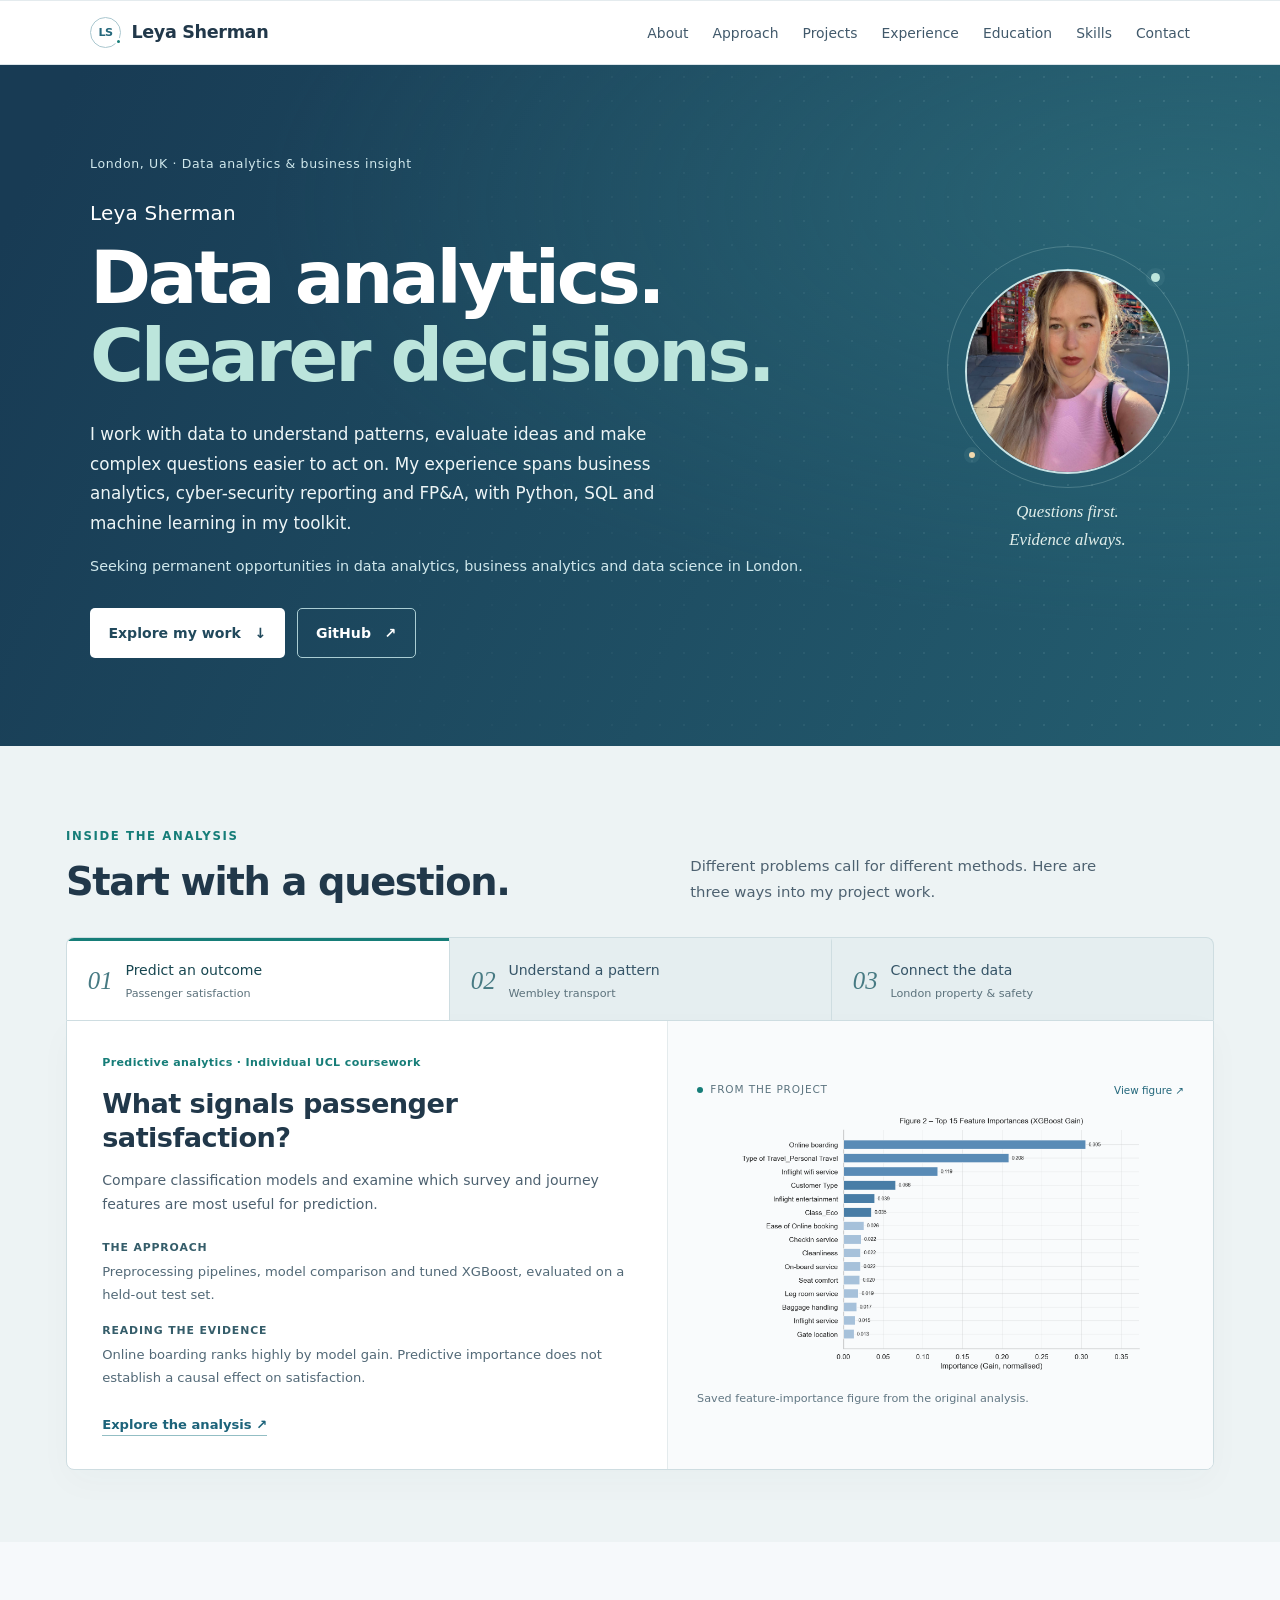
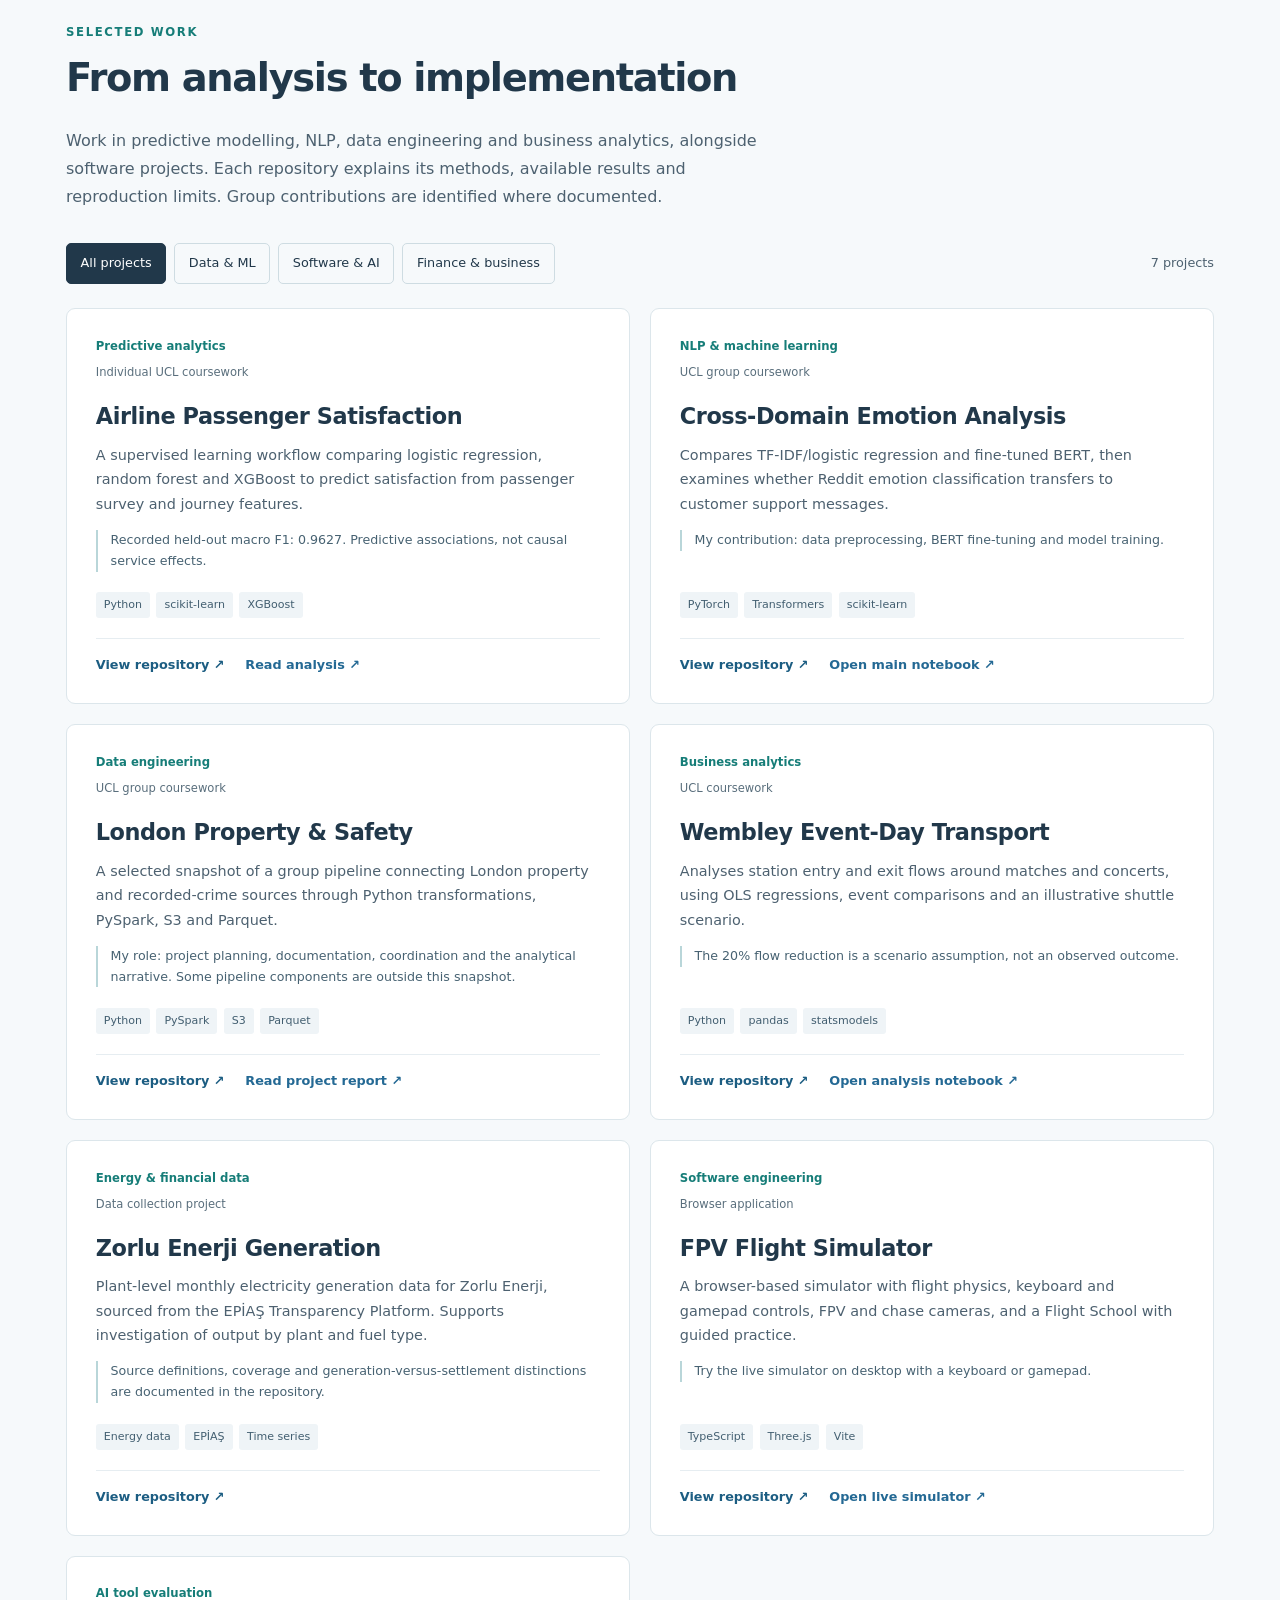
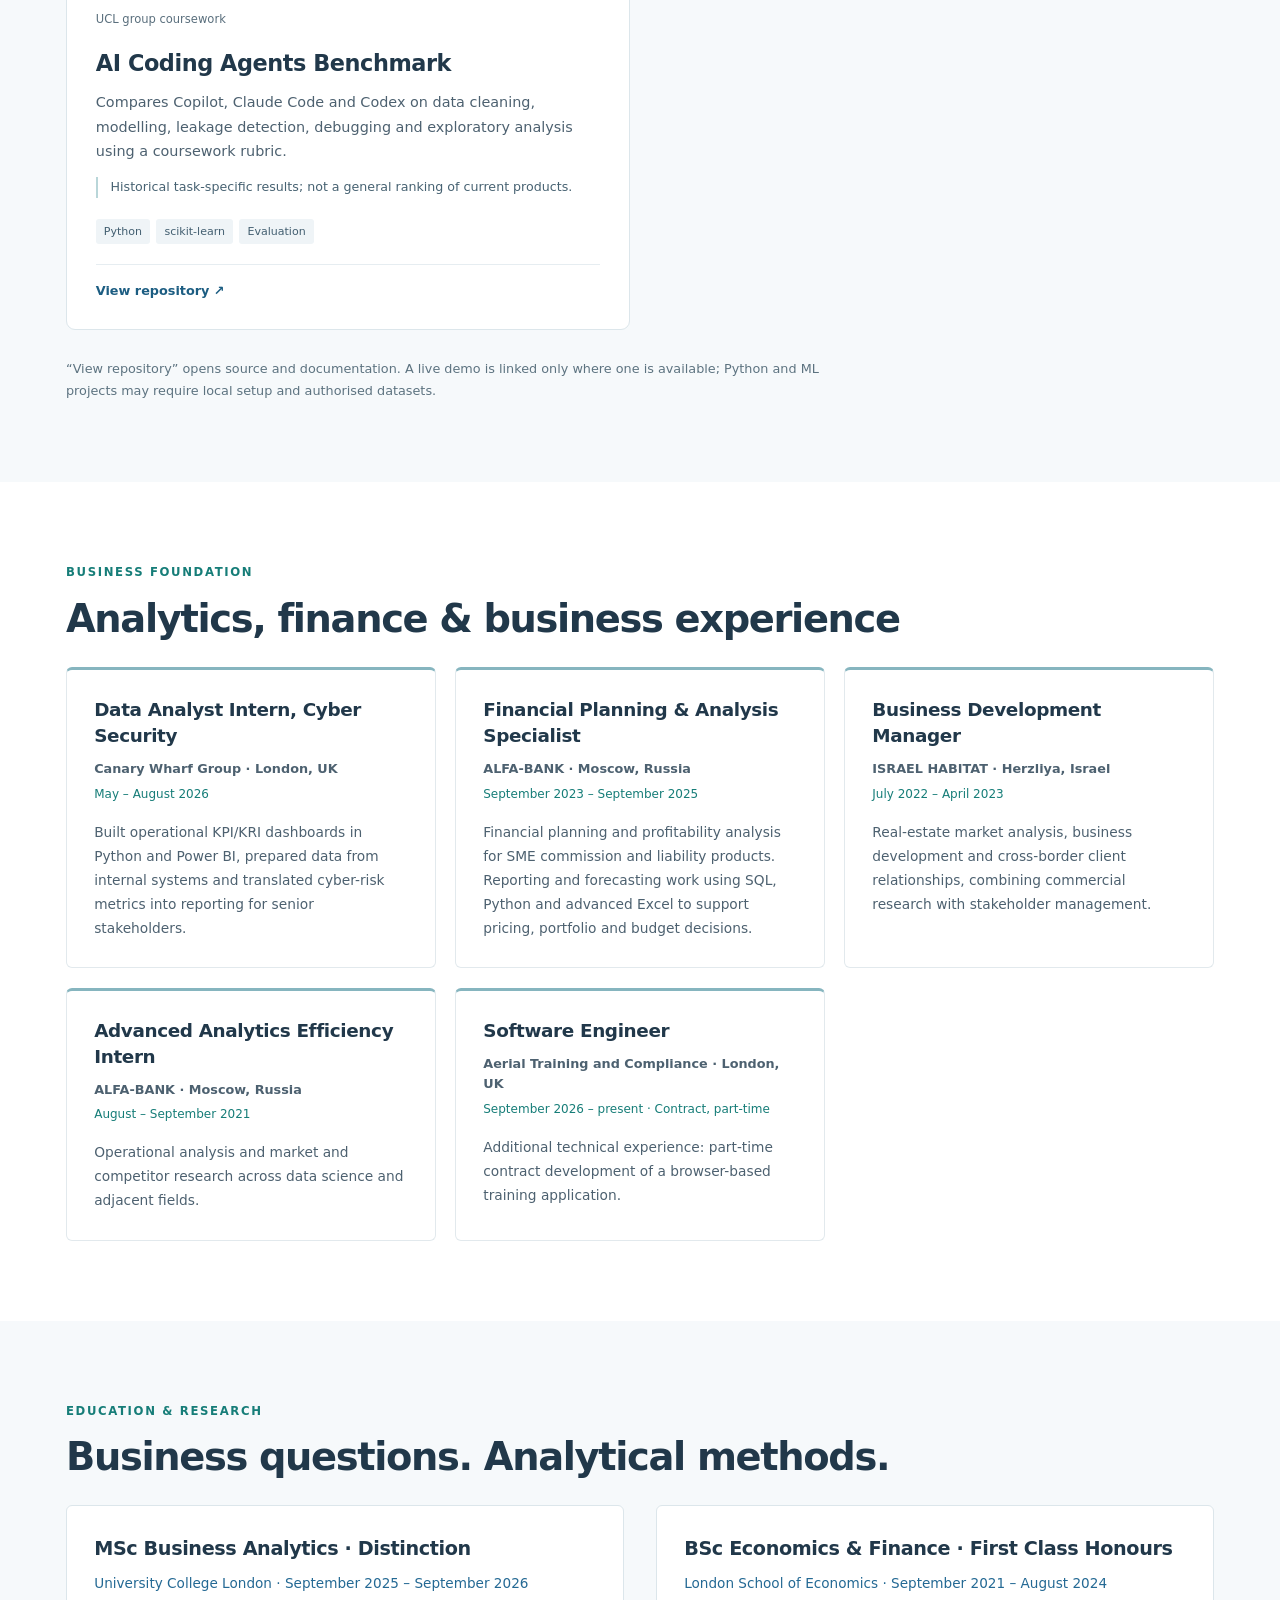
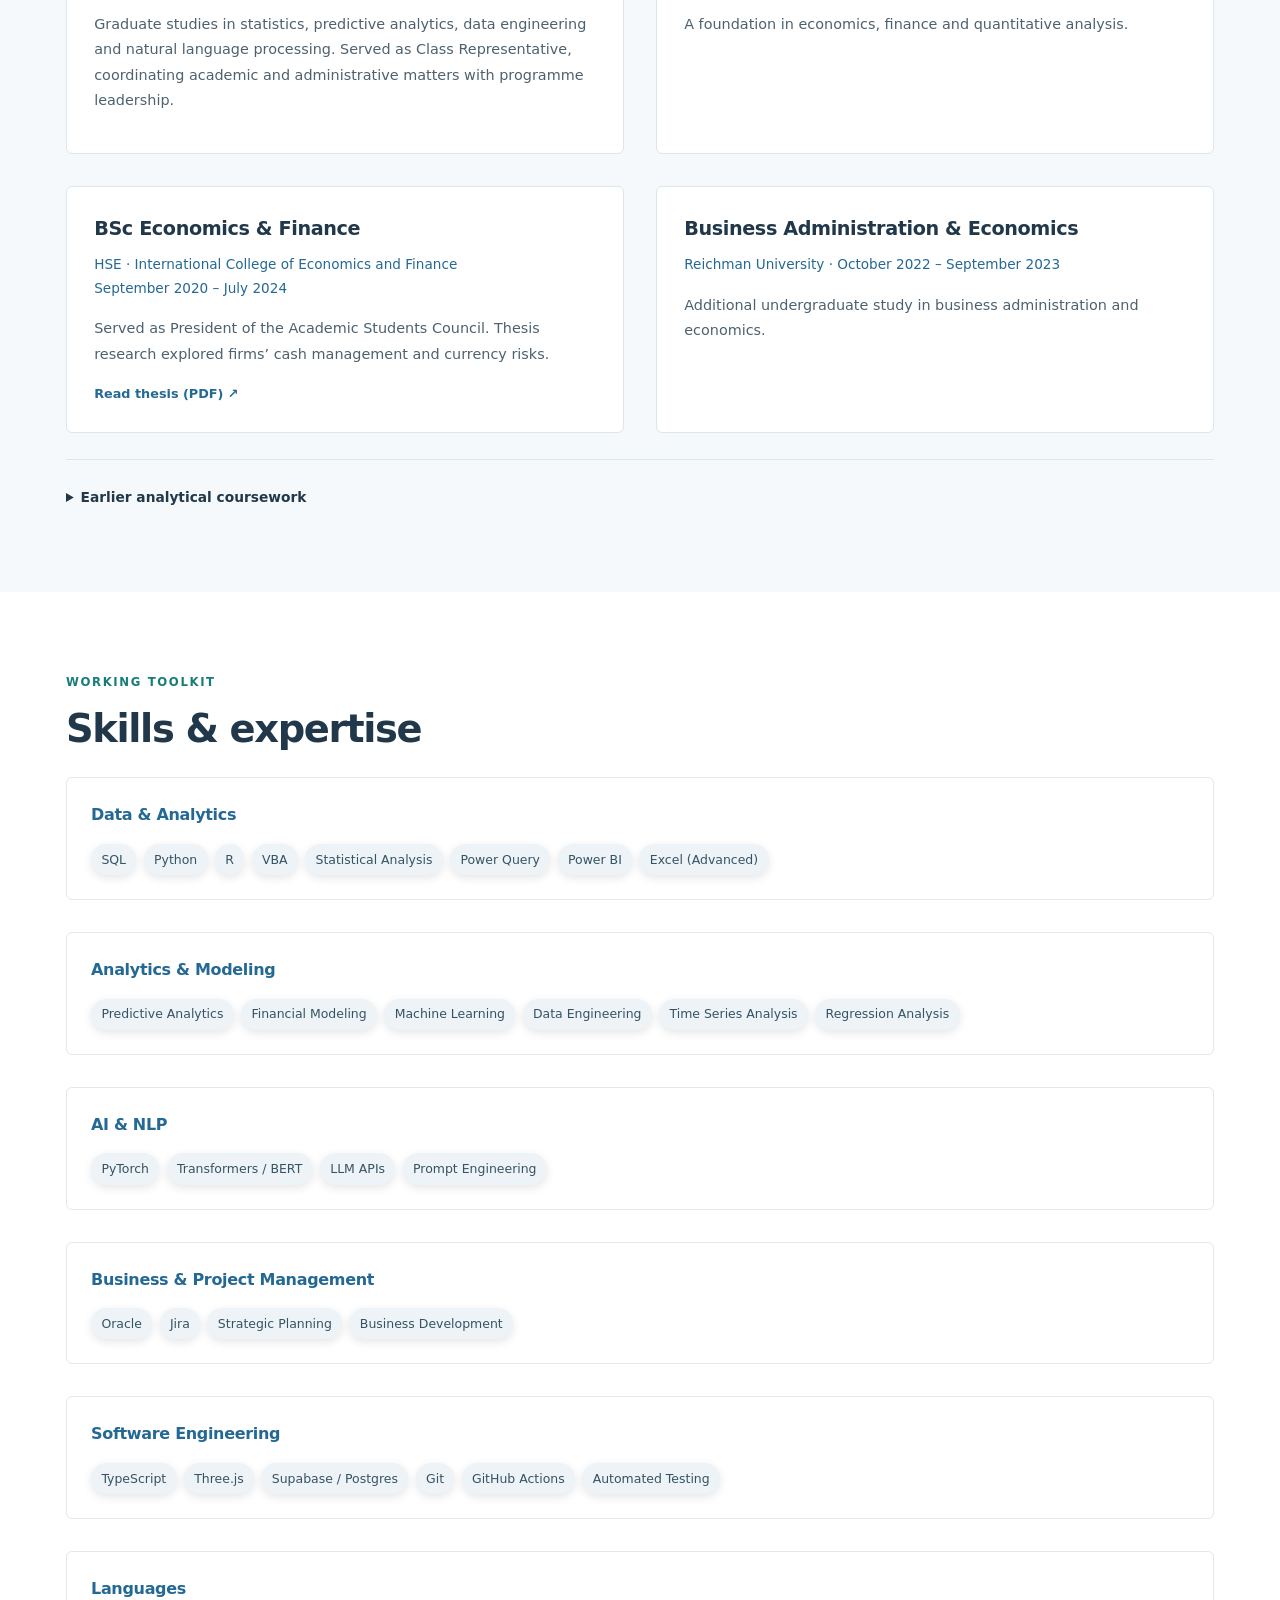
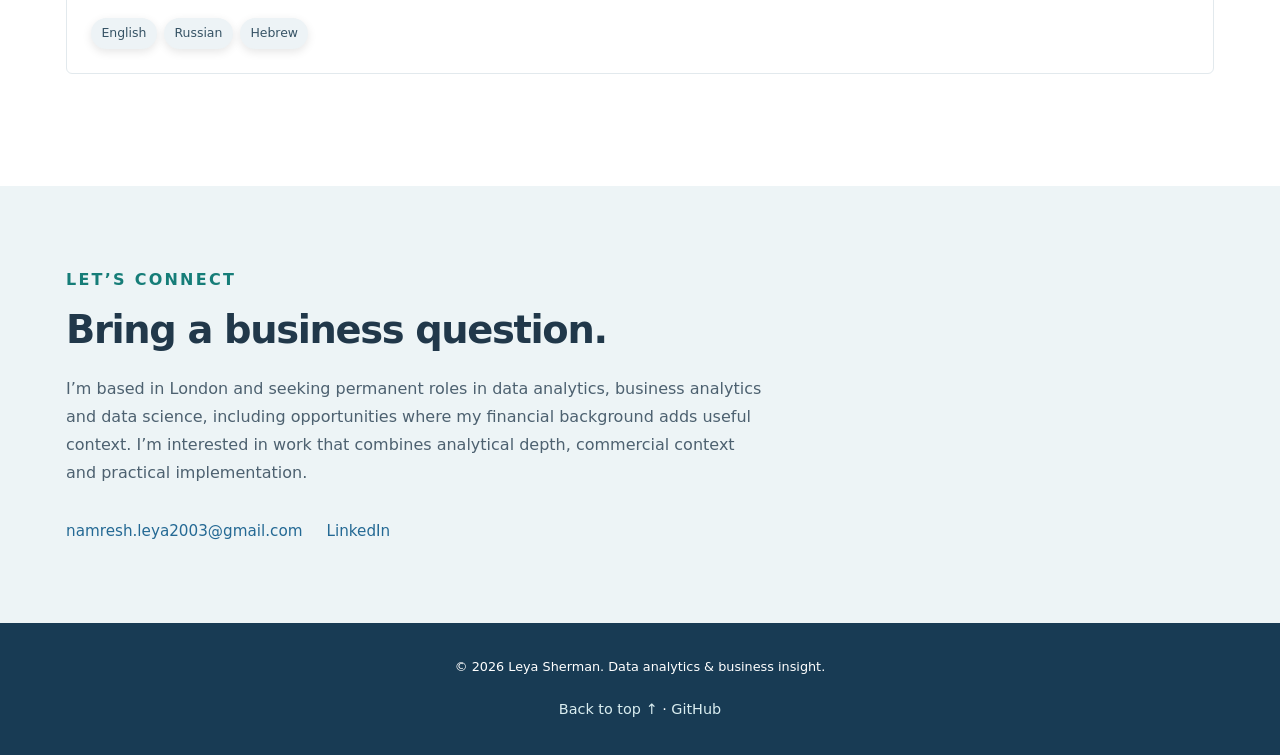
==== commit ca340c86: "Rename FPV simulator in portfolio" ====
--- a/portfolio/index.html
+++ b/portfolio/index.html
@@ -527,7 +527,7 @@
         </div>
     </section>
 
-    <section id="projects" aria-labelledby="projects-title"><div class="container"><p class="section-kicker">Selected work</p><h2 id="projects-title">From analysis to implementation</h2><p class="section-intro">Work in predictive modelling, NLP, data engineering and business analytics, alongside software projects. Each repository explains its methods, available results and reproduction limits. Group contributions are identified where documented.</p><div class="project-toolbar" hidden><div class="filters" role="group" aria-label="Filter projects"><button type="button" data-filter="all" aria-pressed="true">All projects</button><button type="button" data-filter="data" aria-pressed="false">Data &amp; ML</button><button type="button" data-filter="software" aria-pressed="false">Software &amp; AI</button><button type="button" data-filter="finance" aria-pressed="false">Finance &amp; business</button></div><p id="project-count" role="status" aria-live="polite">7 projects</p></div><div class="projects-grid"><article class="project-card" data-category="data"><div class="project-content"><div class="project-topline"><p class="project-category">Predictive analytics</p><span class="scope">Individual UCL coursework</span></div><h3>Airline Passenger Satisfaction</h3><p>A supervised learning workflow comparing logistic regression, random forest and XGBoost to predict satisfaction from passenger survey and journey features.</p><p class="project-detail">Recorded held-out macro F1: 0.9627. Predictive associations, not causal service effects.</p><ul class="project-tags" aria-label="Technologies"><li class="tag">Python</li><li class="tag">scikit-learn</li><li class="tag">XGBoost</li></ul><div class="project-actions"><a class="project-link primary-link" href="https://github.com/leyasherman/airline-passenger-satisfaction-ml" target="_blank" rel="noopener noreferrer">View repository <span aria-hidden="true">↗</span></a><a class="project-link" href="https://github.com/leyasherman/airline-passenger-satisfaction-ml/blob/main/reports/report.md" target="_blank" rel="noopener noreferrer">Read analysis <span aria-hidden="true">↗</span></a></div></div></article><article class="project-card" data-category="data"><div class="project-content"><div class="project-topline"><p class="project-category">NLP &amp; machine learning</p><span class="scope">UCL group coursework</span></div><h3>Cross-Domain Emotion Analysis</h3><p>Compares TF-IDF/logistic regression and fine-tuned BERT, then examines whether Reddit emotion classification transfers to customer support messages.</p><p class="project-detail">My contribution: data preprocessing, BERT fine-tuning and model training.</p><ul class="project-tags" aria-label="Technologies"><li class="tag">PyTorch</li><li class="tag">Transformers</li><li class="tag">scikit-learn</li></ul><div class="project-actions"><a class="project-link primary-link" href="https://github.com/leyasherman/nlp-sentiment-analysis" target="_blank" rel="noopener noreferrer">View repository <span aria-hidden="true">↗</span></a><a class="project-link" href="https://github.com/leyasherman/nlp-sentiment-analysis/blob/main/emotion_detection_cross_domain.ipynb" target="_blank" rel="noopener noreferrer">Open main notebook <span aria-hidden="true">↗</span></a></div></div></article><article class="project-card" data-category="data"><div class="project-content"><div class="project-topline"><p class="project-category">Data engineering</p><span class="scope">UCL group coursework</span></div><h3>London Property &amp; Safety</h3><p>A selected snapshot of a group pipeline connecting London property and recorded-crime sources through Python transformations, PySpark, S3 and Parquet.</p><p class="project-detail">My role: project planning, documentation, coordination and the analytical narrative. Some pipeline components are outside this snapshot.</p><ul class="project-tags" aria-label="Technologies"><li class="tag">Python</li><li class="tag">PySpark</li><li class="tag">S3</li><li class="tag">Parquet</li></ul><div class="project-actions"><a class="project-link primary-link" href="https://github.com/leyasherman/london-property-safety-data-engineering" target="_blank" rel="noopener noreferrer">View repository <span aria-hidden="true">↗</span></a><a class="project-link" href="https://github.com/leyasherman/london-property-safety-data-engineering/blob/main/report.md" target="_blank" rel="noopener noreferrer">Read project report <span aria-hidden="true">↗</span></a></div></div></article><article class="project-card" data-category="finance"><div class="project-content"><div class="project-topline"><p class="project-category">Business analytics</p><span class="scope">UCL coursework</span></div><h3>Wembley Event-Day Transport</h3><p>Analyses station entry and exit flows around matches and concerts, using OLS regressions, event comparisons and an illustrative shuttle scenario.</p><p class="project-detail">The 20% flow reduction is a scenario assumption, not an observed outcome.</p><ul class="project-tags" aria-label="Technologies"><li class="tag">Python</li><li class="tag">pandas</li><li class="tag">statsmodels</li></ul><div class="project-actions"><a class="project-link primary-link" href="https://github.com/leyasherman/wembley-transport-business-analytics" target="_blank" rel="noopener noreferrer">View repository <span aria-hidden="true">↗</span></a><a class="project-link" href="https://github.com/leyasherman/wembley-transport-business-analytics/blob/main/TFL_final.ipynb" target="_blank" rel="noopener noreferrer">Open analysis notebook <span aria-hidden="true">↗</span></a></div></div></article><article class="project-card" data-category="finance"><div class="project-content"><div class="project-topline"><p class="project-category">Energy &amp; financial data</p><span class="scope">Data collection project</span></div><h3>Zorlu Enerji Generation</h3><p>Plant-level monthly electricity generation data for Zorlu Enerji, sourced from the EPİAŞ Transparency Platform. Supports investigation of output by plant and fuel type.</p><p class="project-detail">Source definitions, coverage and generation-versus-settlement distinctions are documented in the repository.</p><ul class="project-tags" aria-label="Technologies"><li class="tag">Energy data</li><li class="tag">EPİAŞ</li><li class="tag">Time series</li></ul><div class="project-actions"><a class="project-link primary-link" href="https://github.com/leyasherman/zorlu-enerji-generation" target="_blank" rel="noopener noreferrer">View repository <span aria-hidden="true">↗</span></a></div></div></article><article class="project-card" data-category="software"><div class="project-content"><div class="project-topline"><p class="project-category">Software engineering</p><span class="scope">Browser application</span></div><h3>FPV Drone Simulator</h3><p>A browser-based simulator with flight physics, keyboard and gamepad controls, FPV and chase cameras, and a Flight School with guided practice.</p><p class="project-detail">Try the live simulator on desktop with a keyboard or gamepad.</p><ul class="project-tags" aria-label="Technologies"><li class="tag">TypeScript</li><li class="tag">Three.js</li><li class="tag">Vite</li></ul><div class="project-actions"><a class="project-link primary-link" href="https://github.com/leyasherman/Drone-simulator" target="_blank" rel="noopener noreferrer">View repository <span aria-hidden="true">↗</span></a><a class="project-link" href="https://drone-simulator-tan.vercel.app/" target="_blank" rel="noopener noreferrer">Open live simulator <span aria-hidden="true">↗</span></a></div></div></article><article class="project-card" data-category="software"><div class="project-content"><div class="project-topline"><p class="project-category">AI tool evaluation</p><span class="scope">UCL group coursework</span></div><h3>AI Coding Agents Benchmark</h3><p>Compares Copilot, Claude Code and Codex on data cleaning, modelling, leakage detection, debugging and exploratory analysis using a coursework rubric.</p><p class="project-detail">Historical task-specific results; not a general ranking of current products.</p><ul class="project-tags" aria-label="Technologies"><li class="tag">Python</li><li class="tag">scikit-learn</li><li class="tag">Evaluation</li></ul><div class="project-actions"><a class="project-link primary-link" href="https://github.com/leyasherman/ai-coding-agents-benchmark" target="_blank" rel="noopener noreferrer">View repository <span aria-hidden="true">↗</span></a></div></div></article></div><p class="project-footnote">“View repository” opens source and documentation. A live demo is linked only where one is available; Python and ML projects may require local setup and authorised datasets.</p></div></section>
+    <section id="projects" aria-labelledby="projects-title"><div class="container"><p class="section-kicker">Selected work</p><h2 id="projects-title">From analysis to implementation</h2><p class="section-intro">Work in predictive modelling, NLP, data engineering and business analytics, alongside software projects. Each repository explains its methods, available results and reproduction limits. Group contributions are identified where documented.</p><div class="project-toolbar" hidden><div class="filters" role="group" aria-label="Filter projects"><button type="button" data-filter="all" aria-pressed="true">All projects</button><button type="button" data-filter="data" aria-pressed="false">Data &amp; ML</button><button type="button" data-filter="software" aria-pressed="false">Software &amp; AI</button><button type="button" data-filter="finance" aria-pressed="false">Finance &amp; business</button></div><p id="project-count" role="status" aria-live="polite">7 projects</p></div><div class="projects-grid"><article class="project-card" data-category="data"><div class="project-content"><div class="project-topline"><p class="project-category">Predictive analytics</p><span class="scope">Individual UCL coursework</span></div><h3>Airline Passenger Satisfaction</h3><p>A supervised learning workflow comparing logistic regression, random forest and XGBoost to predict satisfaction from passenger survey and journey features.</p><p class="project-detail">Recorded held-out macro F1: 0.9627. Predictive associations, not causal service effects.</p><ul class="project-tags" aria-label="Technologies"><li class="tag">Python</li><li class="tag">scikit-learn</li><li class="tag">XGBoost</li></ul><div class="project-actions"><a class="project-link primary-link" href="https://github.com/leyasherman/airline-passenger-satisfaction-ml" target="_blank" rel="noopener noreferrer">View repository <span aria-hidden="true">↗</span></a><a class="project-link" href="https://github.com/leyasherman/airline-passenger-satisfaction-ml/blob/main/reports/report.md" target="_blank" rel="noopener noreferrer">Read analysis <span aria-hidden="true">↗</span></a></div></div></article><article class="project-card" data-category="data"><div class="project-content"><div class="project-topline"><p class="project-category">NLP &amp; machine learning</p><span class="scope">UCL group coursework</span></div><h3>Cross-Domain Emotion Analysis</h3><p>Compares TF-IDF/logistic regression and fine-tuned BERT, then examines whether Reddit emotion classification transfers to customer support messages.</p><p class="project-detail">My contribution: data preprocessing, BERT fine-tuning and model training.</p><ul class="project-tags" aria-label="Technologies"><li class="tag">PyTorch</li><li class="tag">Transformers</li><li class="tag">scikit-learn</li></ul><div class="project-actions"><a class="project-link primary-link" href="https://github.com/leyasherman/nlp-sentiment-analysis" target="_blank" rel="noopener noreferrer">View repository <span aria-hidden="true">↗</span></a><a class="project-link" href="https://github.com/leyasherman/nlp-sentiment-analysis/blob/main/emotion_detection_cross_domain.ipynb" target="_blank" rel="noopener noreferrer">Open main notebook <span aria-hidden="true">↗</span></a></div></div></article><article class="project-card" data-category="data"><div class="project-content"><div class="project-topline"><p class="project-category">Data engineering</p><span class="scope">UCL group coursework</span></div><h3>London Property &amp; Safety</h3><p>A selected snapshot of a group pipeline connecting London property and recorded-crime sources through Python transformations, PySpark, S3 and Parquet.</p><p class="project-detail">My role: project planning, documentation, coordination and the analytical narrative. Some pipeline components are outside this snapshot.</p><ul class="project-tags" aria-label="Technologies"><li class="tag">Python</li><li class="tag">PySpark</li><li class="tag">S3</li><li class="tag">Parquet</li></ul><div class="project-actions"><a class="project-link primary-link" href="https://github.com/leyasherman/london-property-safety-data-engineering" target="_blank" rel="noopener noreferrer">View repository <span aria-hidden="true">↗</span></a><a class="project-link" href="https://github.com/leyasherman/london-property-safety-data-engineering/blob/main/report.md" target="_blank" rel="noopener noreferrer">Read project report <span aria-hidden="true">↗</span></a></div></div></article><article class="project-card" data-category="finance"><div class="project-content"><div class="project-topline"><p class="project-category">Business analytics</p><span class="scope">UCL coursework</span></div><h3>Wembley Event-Day Transport</h3><p>Analyses station entry and exit flows around matches and concerts, using OLS regressions, event comparisons and an illustrative shuttle scenario.</p><p class="project-detail">The 20% flow reduction is a scenario assumption, not an observed outcome.</p><ul class="project-tags" aria-label="Technologies"><li class="tag">Python</li><li class="tag">pandas</li><li class="tag">statsmodels</li></ul><div class="project-actions"><a class="project-link primary-link" href="https://github.com/leyasherman/wembley-transport-business-analytics" target="_blank" rel="noopener noreferrer">View repository <span aria-hidden="true">↗</span></a><a class="project-link" href="https://github.com/leyasherman/wembley-transport-business-analytics/blob/main/TFL_final.ipynb" target="_blank" rel="noopener noreferrer">Open analysis notebook <span aria-hidden="true">↗</span></a></div></div></article><article class="project-card" data-category="finance"><div class="project-content"><div class="project-topline"><p class="project-category">Energy &amp; financial data</p><span class="scope">Data collection project</span></div><h3>Zorlu Enerji Generation</h3><p>Plant-level monthly electricity generation data for Zorlu Enerji, sourced from the EPİAŞ Transparency Platform. Supports investigation of output by plant and fuel type.</p><p class="project-detail">Source definitions, coverage and generation-versus-settlement distinctions are documented in the repository.</p><ul class="project-tags" aria-label="Technologies"><li class="tag">Energy data</li><li class="tag">EPİAŞ</li><li class="tag">Time series</li></ul><div class="project-actions"><a class="project-link primary-link" href="https://github.com/leyasherman/zorlu-enerji-generation" target="_blank" rel="noopener noreferrer">View repository <span aria-hidden="true">↗</span></a></div></div></article><article class="project-card" data-category="software"><div class="project-content"><div class="project-topline"><p class="project-category">Software engineering</p><span class="scope">Browser application</span></div><h3>FPV Flight Simulator</h3><p>A browser-based simulator with flight physics, keyboard and gamepad controls, FPV and chase cameras, and a Flight School with guided practice.</p><p class="project-detail">Try the live simulator on desktop with a keyboard or gamepad.</p><ul class="project-tags" aria-label="Technologies"><li class="tag">TypeScript</li><li class="tag">Three.js</li><li class="tag">Vite</li></ul><div class="project-actions"><a class="project-link primary-link" href="https://github.com/leyasherman/Drone-simulator" target="_blank" rel="noopener noreferrer">View repository <span aria-hidden="true">↗</span></a><a class="project-link" href="https://drone-simulator-tan.vercel.app/" target="_blank" rel="noopener noreferrer">Open live simulator <span aria-hidden="true">↗</span></a></div></div></article><article class="project-card" data-category="software"><div class="project-content"><div class="project-topline"><p class="project-category">AI tool evaluation</p><span class="scope">UCL group coursework</span></div><h3>AI Coding Agents Benchmark</h3><p>Compares Copilot, Claude Code and Codex on data cleaning, modelling, leakage detection, debugging and exploratory analysis using a coursework rubric.</p><p class="project-detail">Historical task-specific results; not a general ranking of current products.</p><ul class="project-tags" aria-label="Technologies"><li class="tag">Python</li><li class="tag">scikit-learn</li><li class="tag">Evaluation</li></ul><div class="project-actions"><a class="project-link primary-link" href="https://github.com/leyasherman/ai-coding-agents-benchmark" target="_blank" rel="noopener noreferrer">View repository <span aria-hidden="true">↗</span></a></div></div></article></div><p class="project-footnote">“View repository” opens source and documentation. A live demo is linked only where one is available; Python and ML projects may require local setup and authorised datasets.</p></div></section>
     <section id="experience" aria-labelledby="experience-title"><div class="container">
         <p class="section-kicker">Business foundation</p><h2 id="experience-title">Analytics, finance &amp; business experience</h2>
         <div class="timeline">
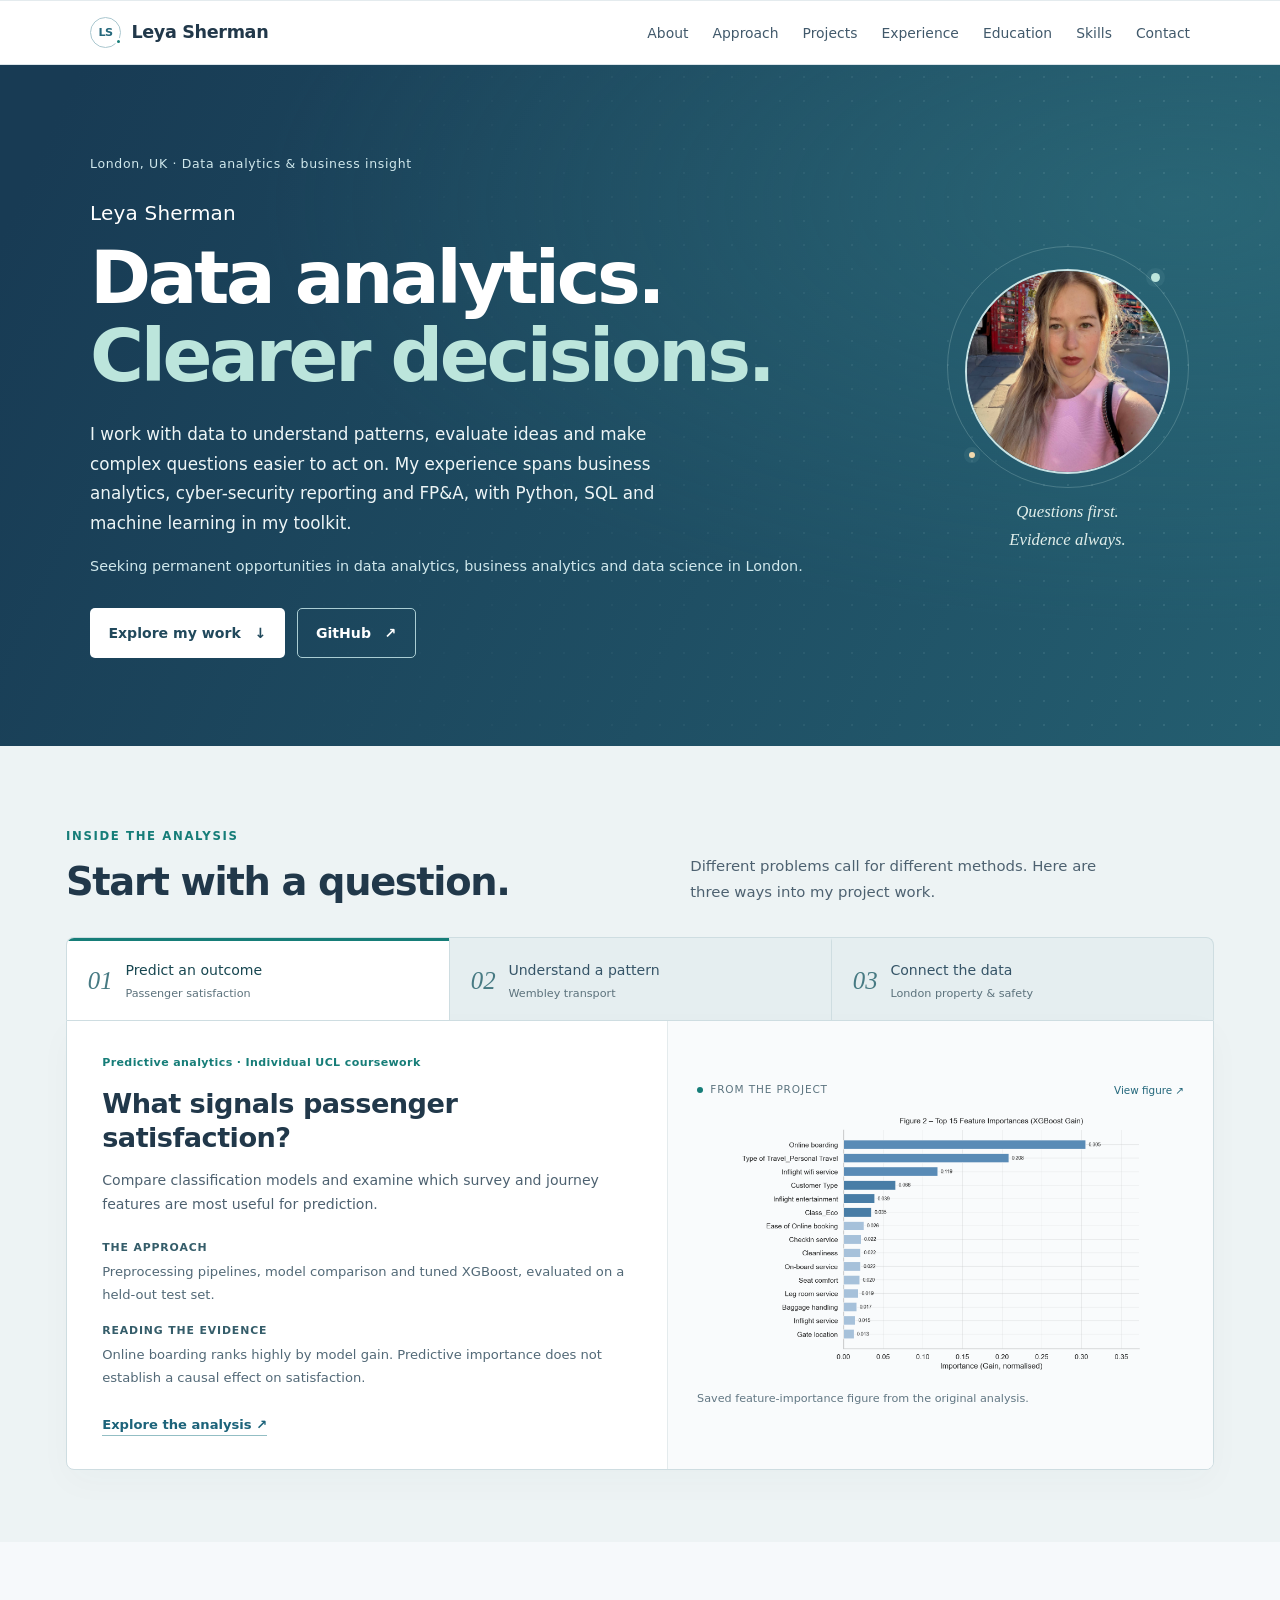
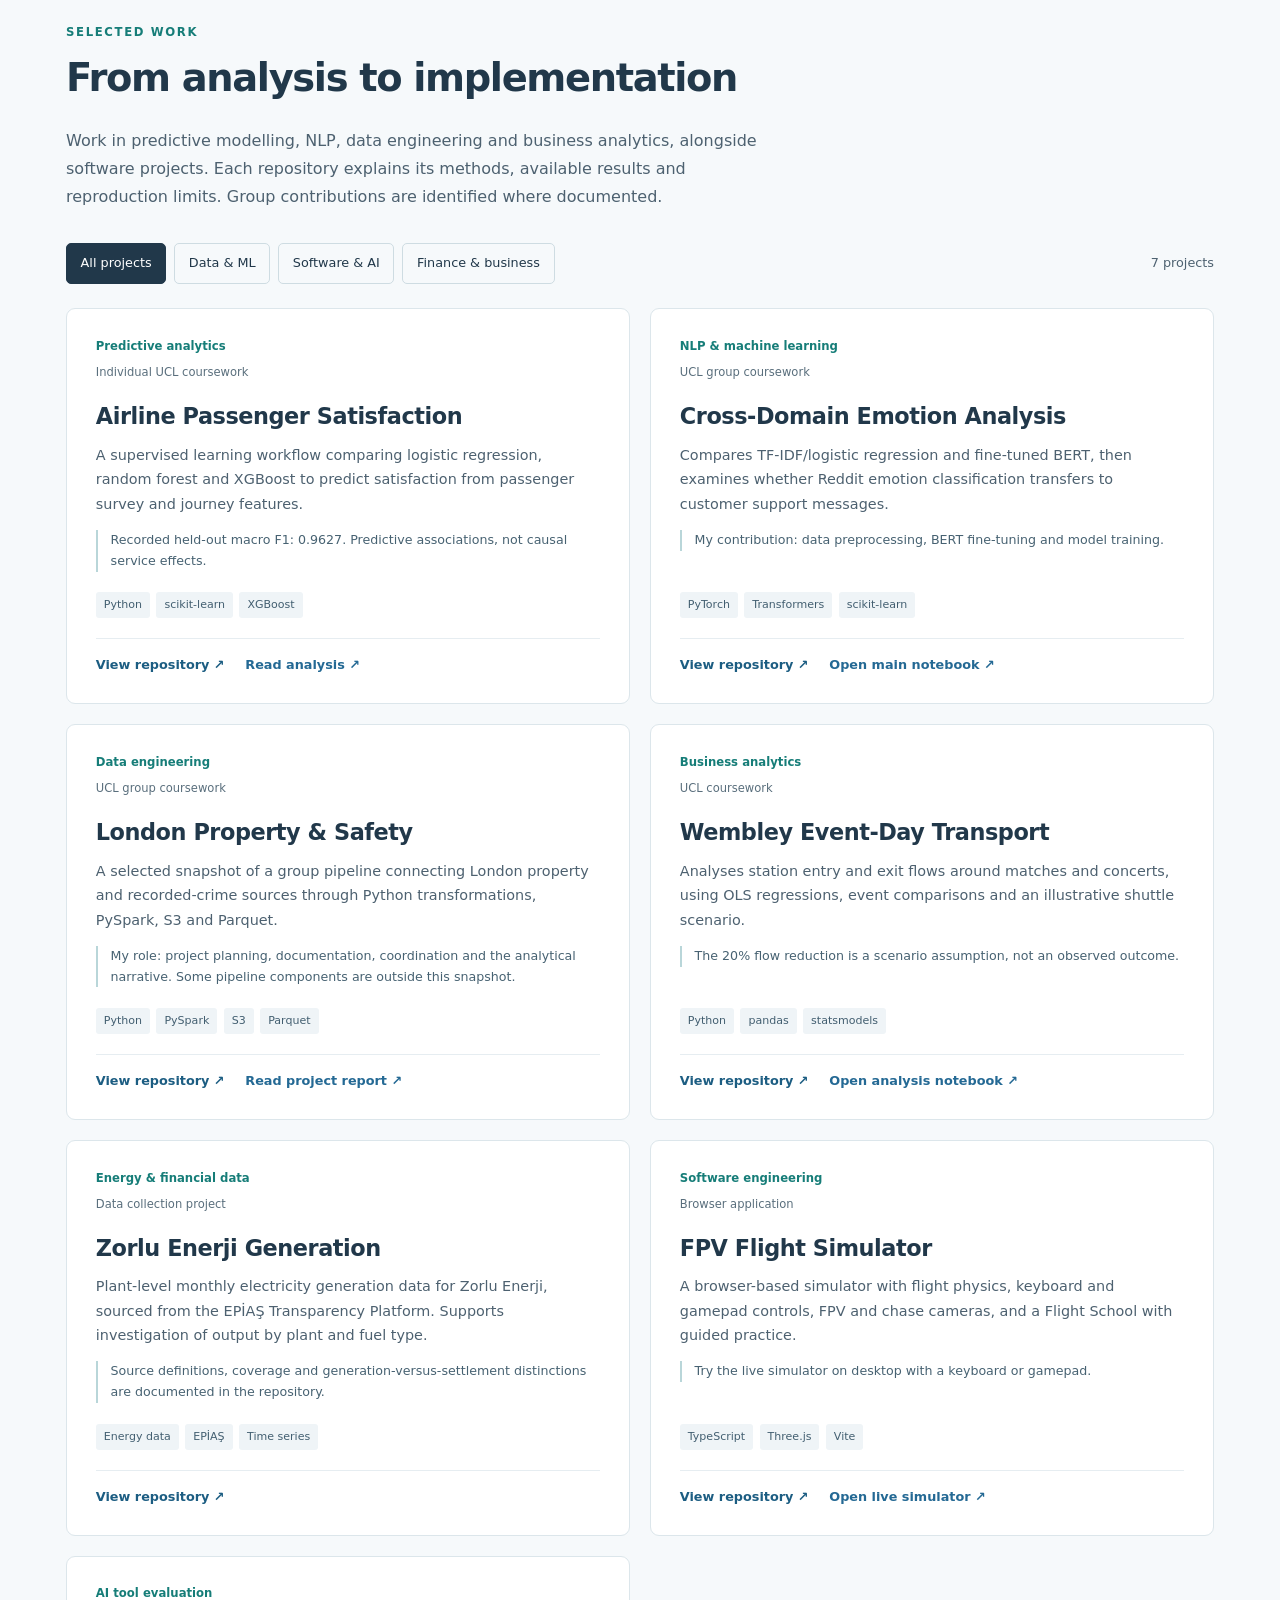
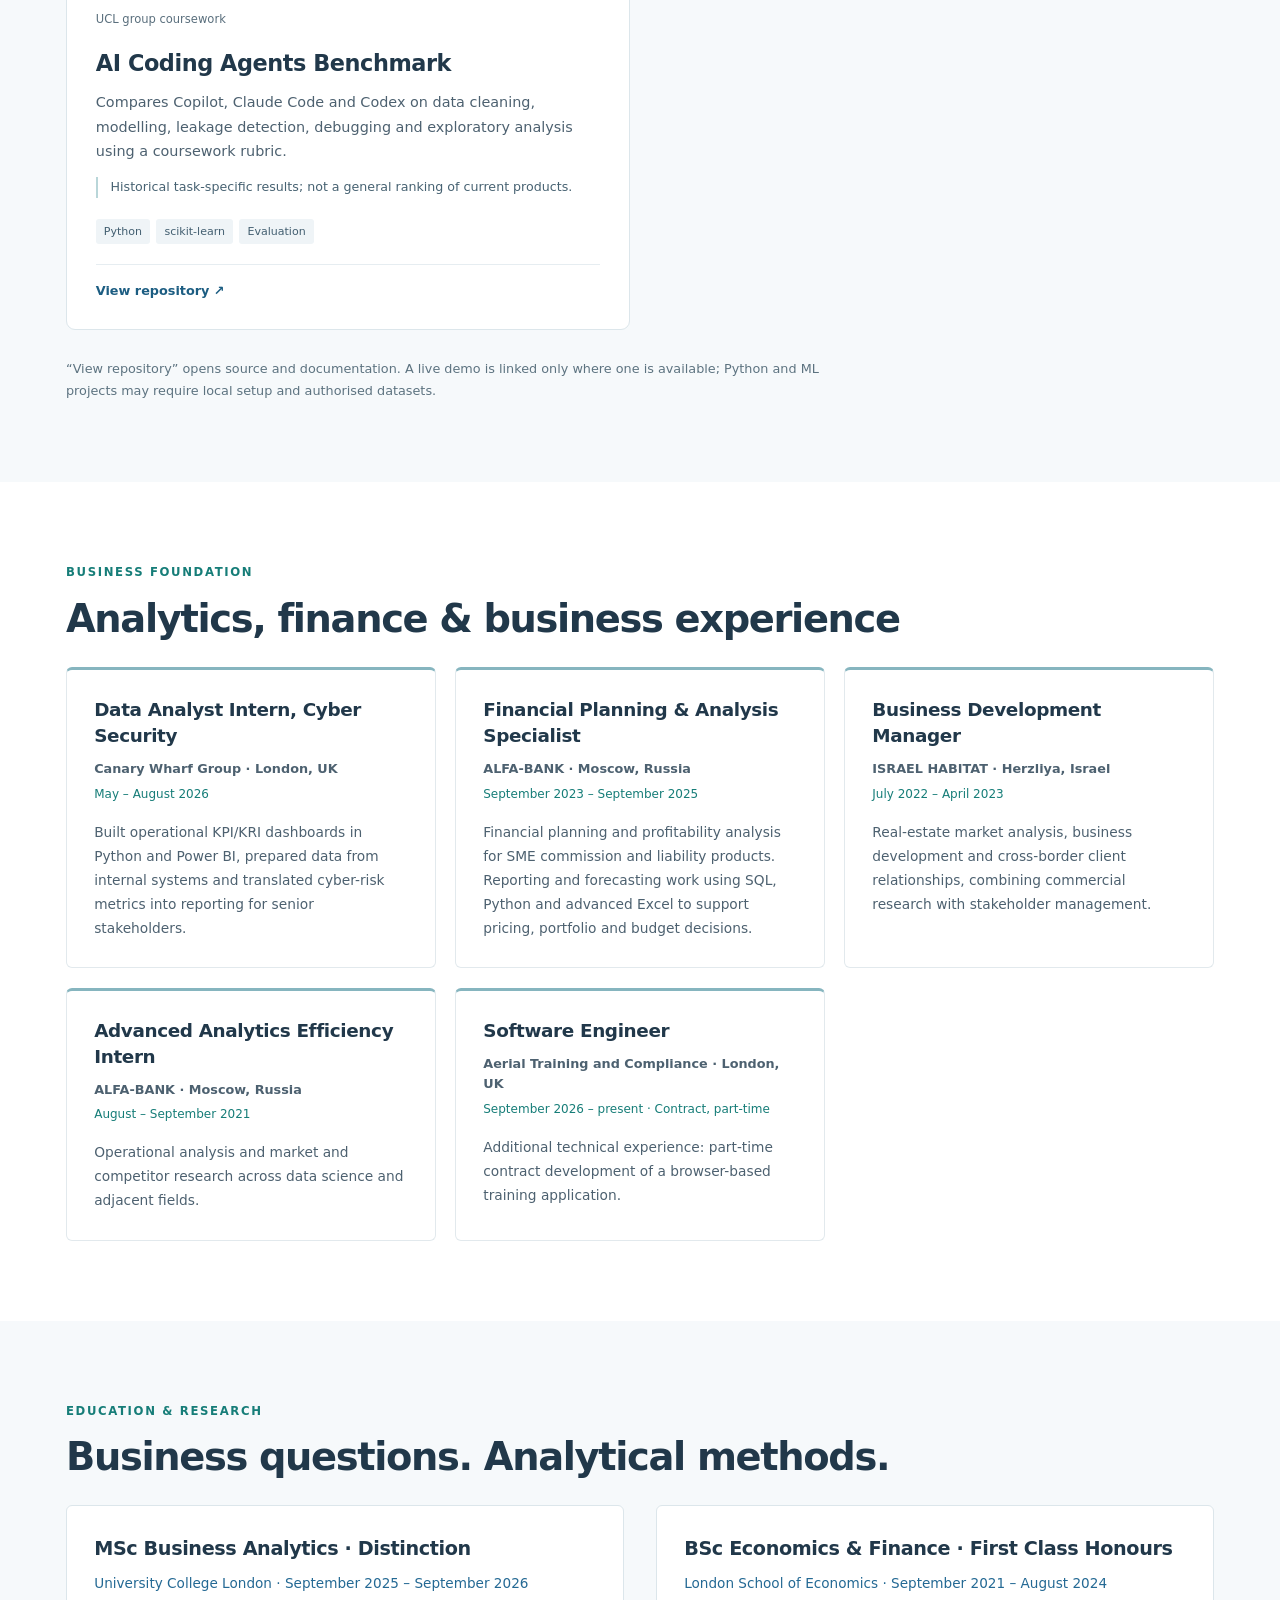
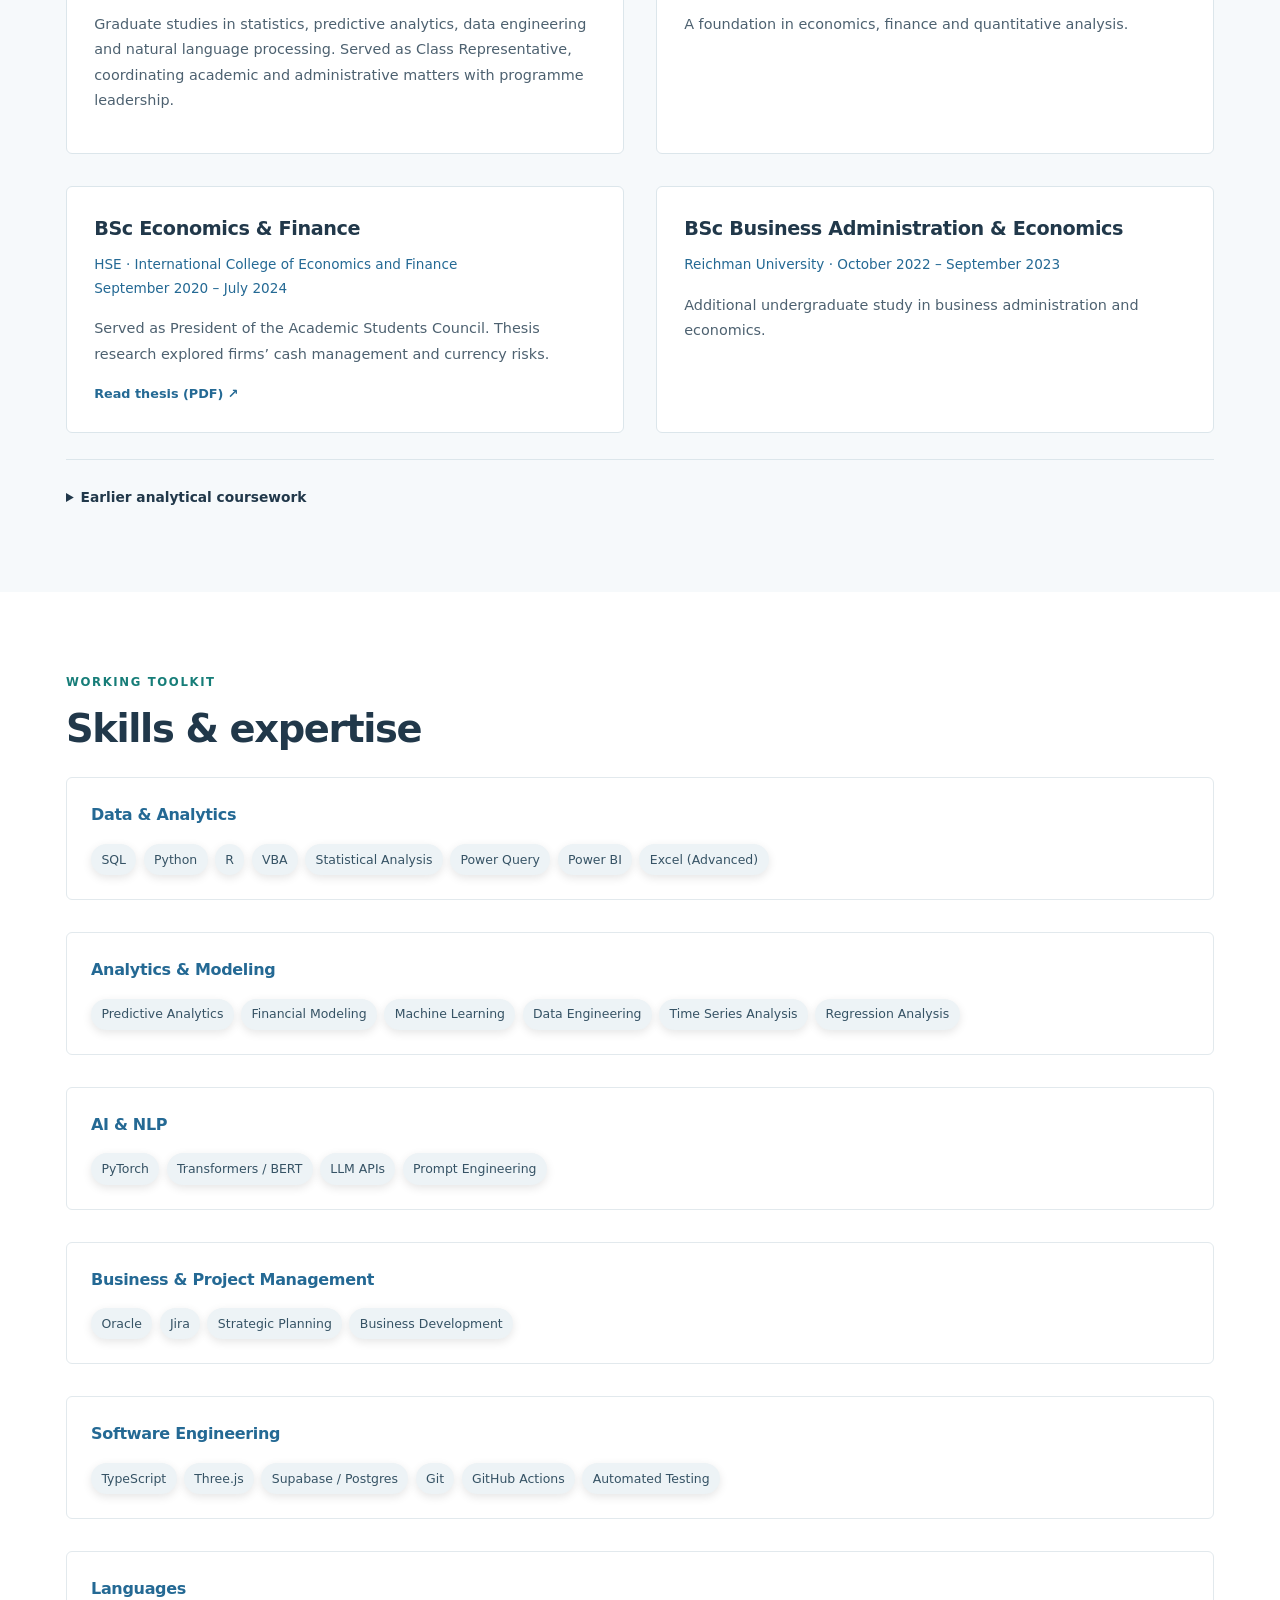
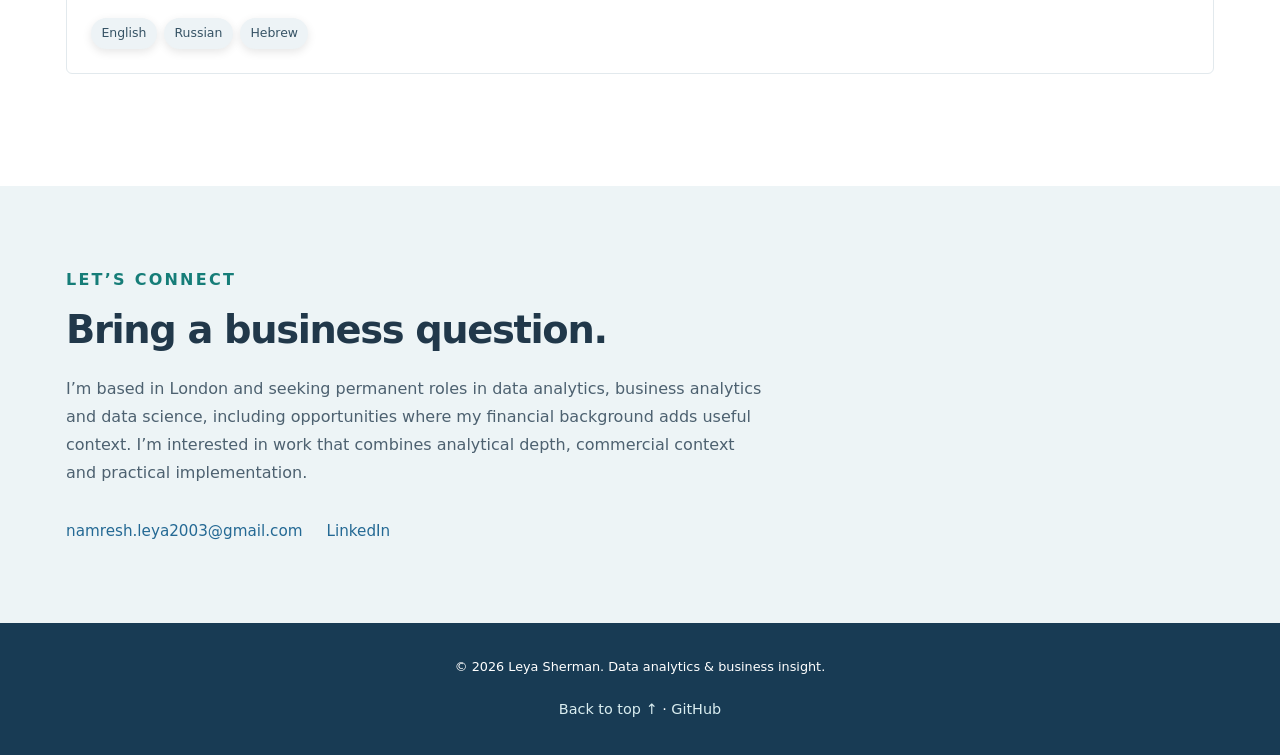
==== commit 65493b04: "Restore BSc in Reichman University education heading" ====
--- a/portfolio/index.html
+++ b/portfolio/index.html
@@ -541,7 +541,7 @@
         <article class="education-card"><h3>MSc Business Analytics · Distinction</h3><p class="company">University College London · September 2025 – September 2026</p><p>Graduate studies in statistics, predictive analytics, data engineering and natural language processing. Served as Class Representative, coordinating academic and administrative matters with programme leadership.</p></article>
         <article class="education-card"><h3>BSc Economics &amp; Finance · First Class Honours</h3><p class="company">London School of Economics · September 2021 – August 2024</p><p>A foundation in economics, finance and quantitative analysis.</p></article>
         <article class="education-card"><h3>BSc Economics &amp; Finance</h3><p class="company">HSE · International College of Economics and Finance<br>September 2020 – July 2024</p><p>Served as President of the Academic Students Council. Thesis research explored firms’ cash management and currency risks.</p><a class="project-link" href="../Diploma_Sherman%20Leya.pdf" target="_blank" rel="noopener noreferrer">Read thesis (PDF) <span aria-hidden="true">↗</span></a></article>
-        <article class="education-card"><h3>Business Administration &amp; Economics</h3><p class="company">Reichman University · October 2022 – September 2023</p><p>Additional undergraduate study in business administration and economics.</p></article>
+        <article class="education-card"><h3>BSc Business Administration &amp; Economics</h3><p class="company">Reichman University · October 2022 – September 2023</p><p>Additional undergraduate study in business administration and economics.</p></article>
     </div><details class="earlier-work"><summary>Earlier analytical coursework</summary><p>Additional analytical coursework reports.</p><ul>
       <li><a href="../Marketing%20Analytics%20Customer%20Segmentation_CLV.pdf" target="_blank" rel="noopener noreferrer">Customer segmentation &amp; lifetime value (PDF)</a></li>
       <li><a href="../Decision%20Tree_Random%20Forest%20Analysis.pdf" target="_blank" rel="noopener noreferrer">Decision trees &amp; random forests (PDF)</a></li>
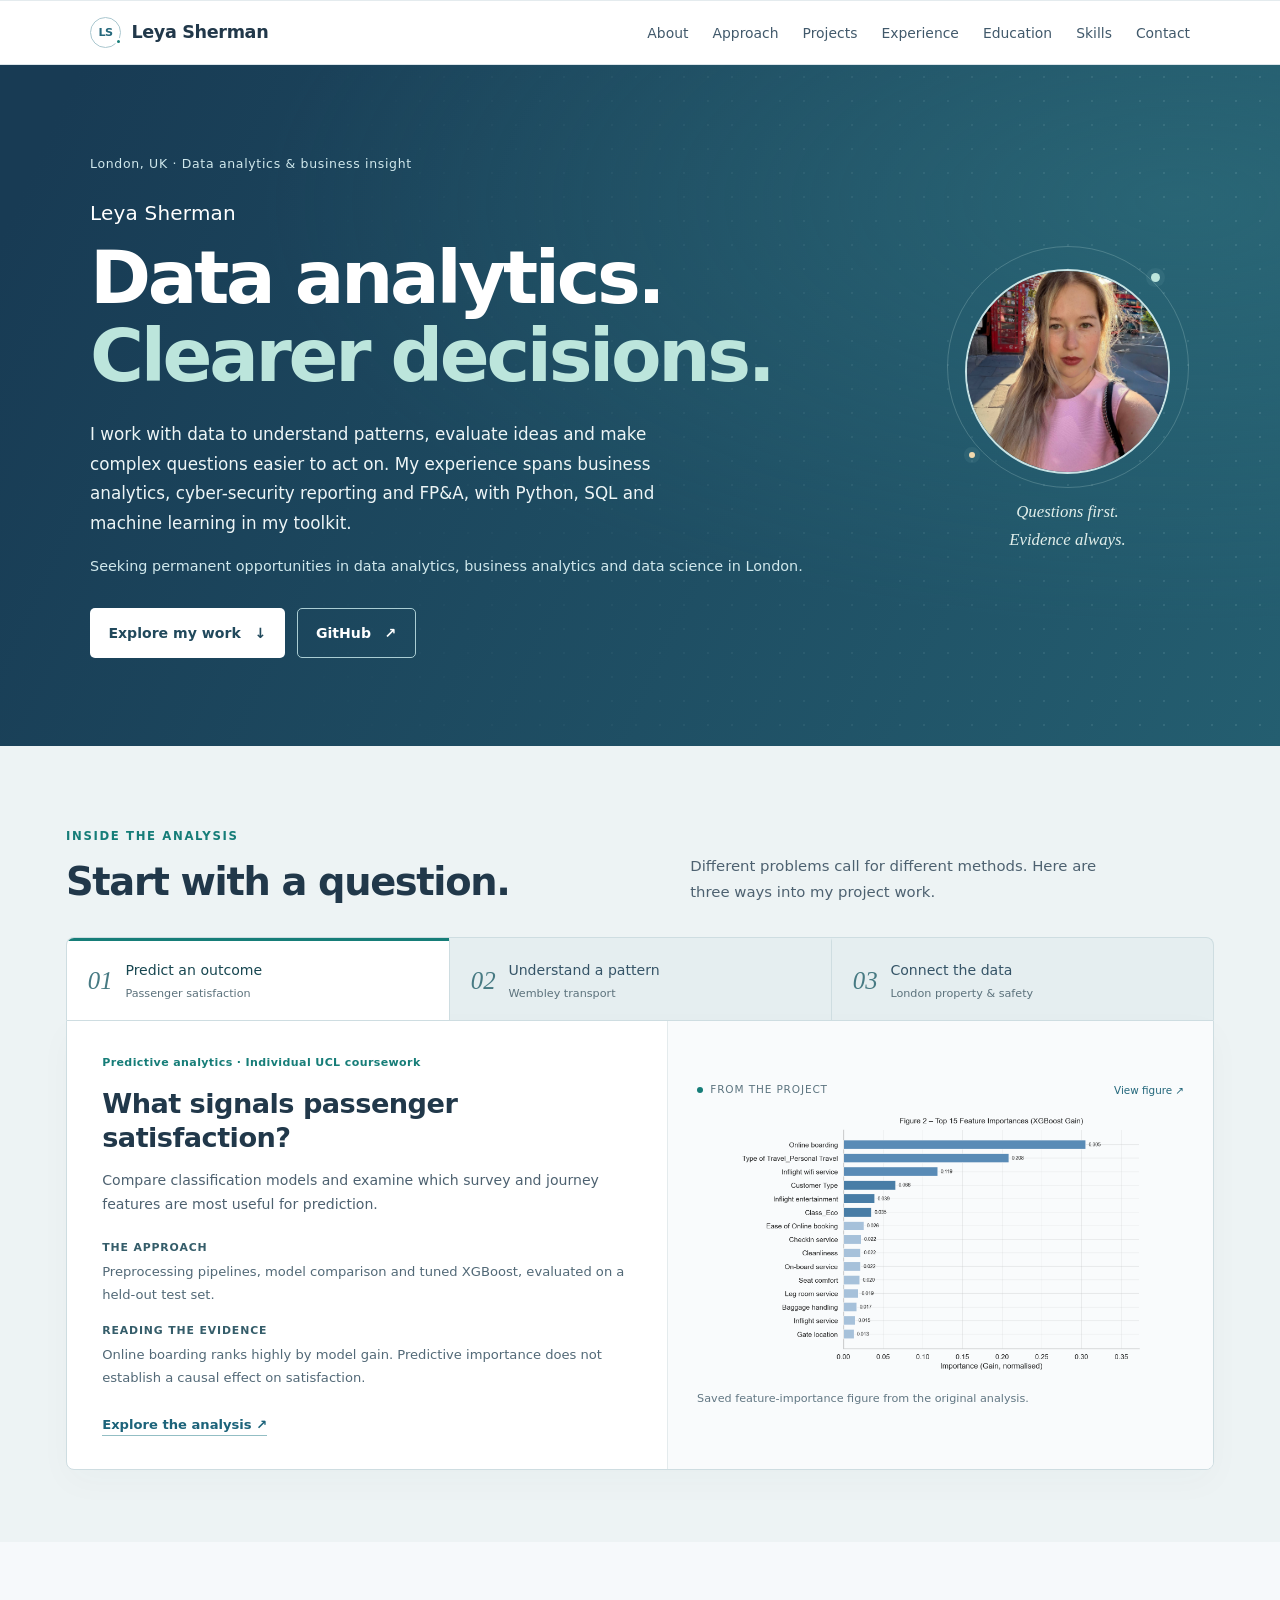
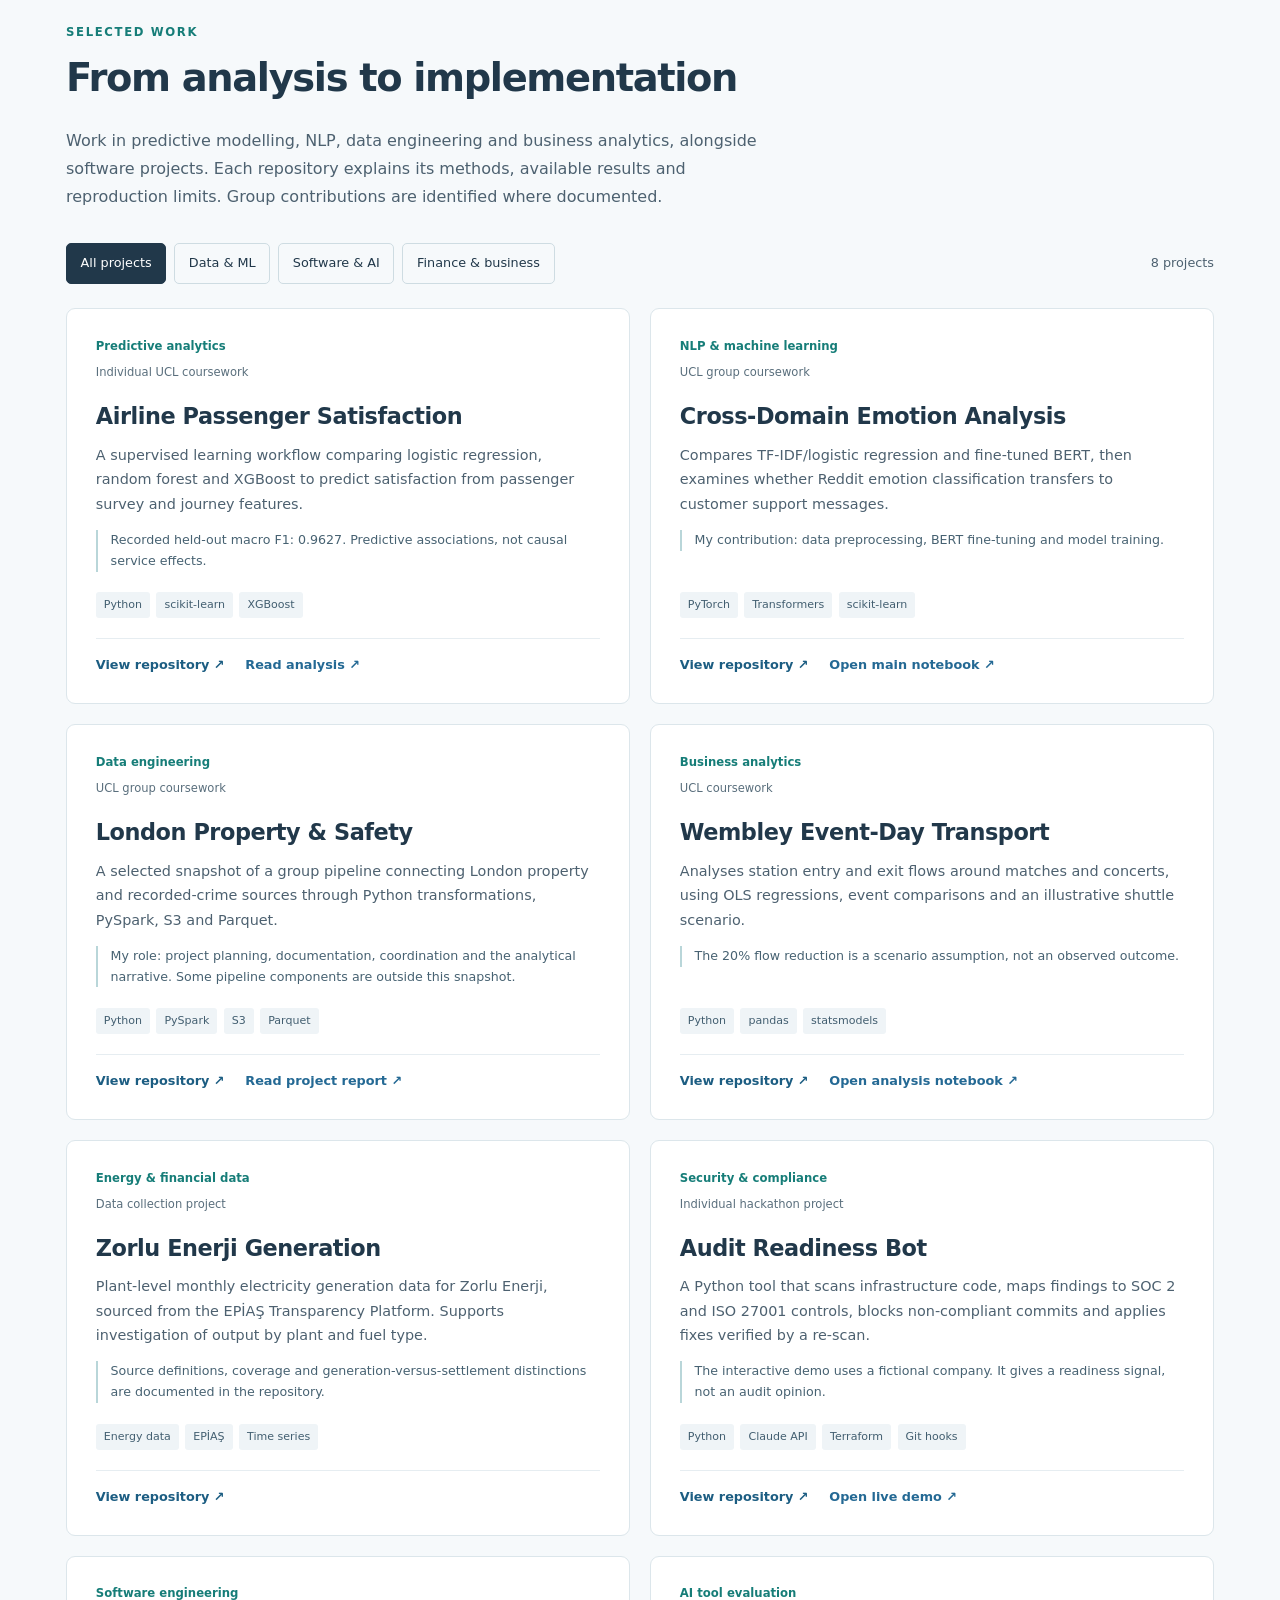
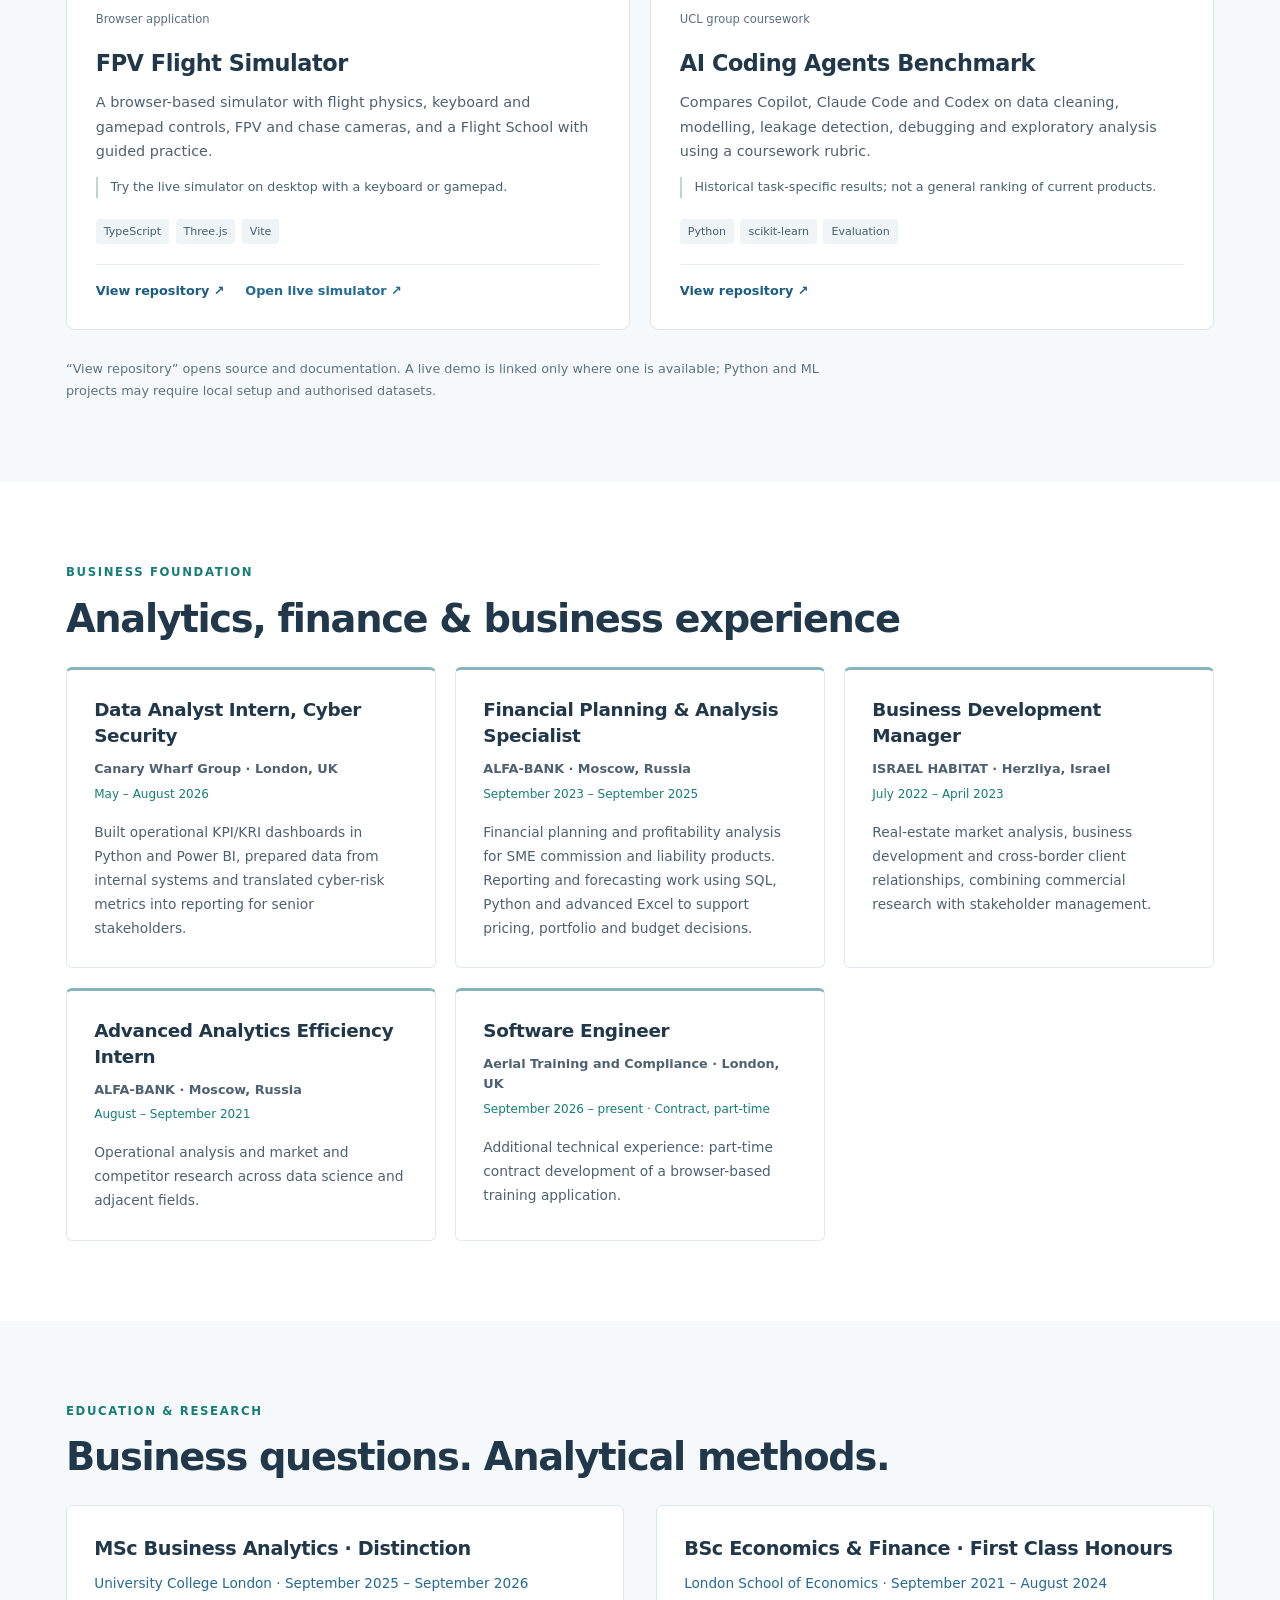
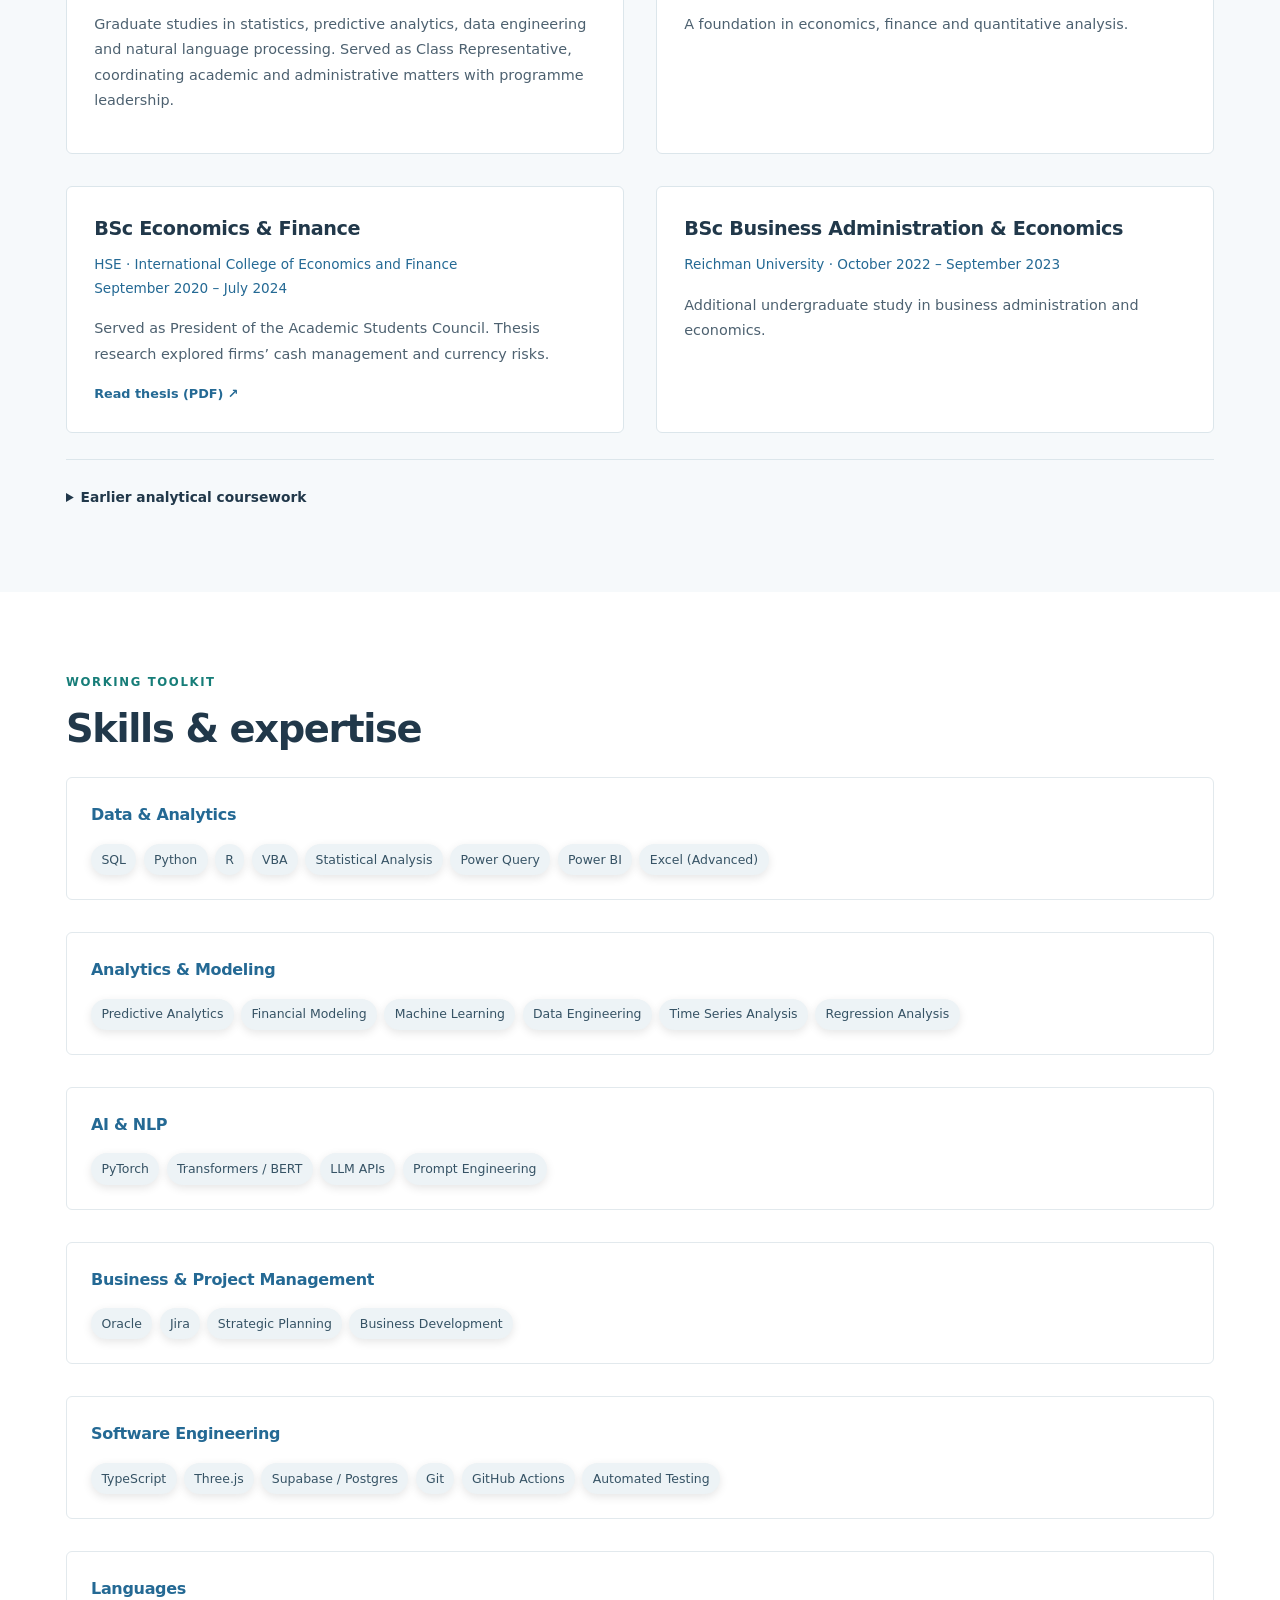
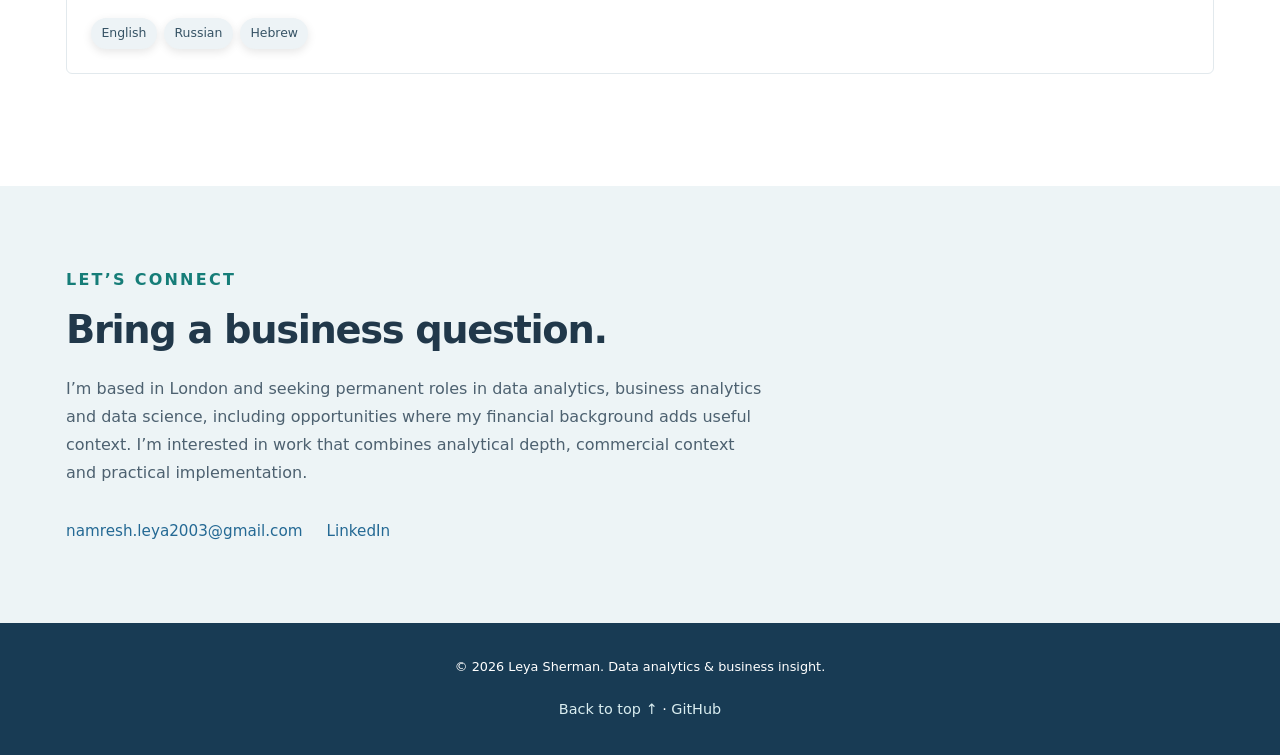
==== commit 771abf2f: "Add Audit Readiness Bot to portfolio" ====
--- a/portfolio/index.html
+++ b/portfolio/index.html
@@ -527,7 +527,7 @@
         </div>
     </section>
 
-    <section id="projects" aria-labelledby="projects-title"><div class="container"><p class="section-kicker">Selected work</p><h2 id="projects-title">From analysis to implementation</h2><p class="section-intro">Work in predictive modelling, NLP, data engineering and business analytics, alongside software projects. Each repository explains its methods, available results and reproduction limits. Group contributions are identified where documented.</p><div class="project-toolbar" hidden><div class="filters" role="group" aria-label="Filter projects"><button type="button" data-filter="all" aria-pressed="true">All projects</button><button type="button" data-filter="data" aria-pressed="false">Data &amp; ML</button><button type="button" data-filter="software" aria-pressed="false">Software &amp; AI</button><button type="button" data-filter="finance" aria-pressed="false">Finance &amp; business</button></div><p id="project-count" role="status" aria-live="polite">7 projects</p></div><div class="projects-grid"><article class="project-card" data-category="data"><div class="project-content"><div class="project-topline"><p class="project-category">Predictive analytics</p><span class="scope">Individual UCL coursework</span></div><h3>Airline Passenger Satisfaction</h3><p>A supervised learning workflow comparing logistic regression, random forest and XGBoost to predict satisfaction from passenger survey and journey features.</p><p class="project-detail">Recorded held-out macro F1: 0.9627. Predictive associations, not causal service effects.</p><ul class="project-tags" aria-label="Technologies"><li class="tag">Python</li><li class="tag">scikit-learn</li><li class="tag">XGBoost</li></ul><div class="project-actions"><a class="project-link primary-link" href="https://github.com/leyasherman/airline-passenger-satisfaction-ml" target="_blank" rel="noopener noreferrer">View repository <span aria-hidden="true">↗</span></a><a class="project-link" href="https://github.com/leyasherman/airline-passenger-satisfaction-ml/blob/main/reports/report.md" target="_blank" rel="noopener noreferrer">Read analysis <span aria-hidden="true">↗</span></a></div></div></article><article class="project-card" data-category="data"><div class="project-content"><div class="project-topline"><p class="project-category">NLP &amp; machine learning</p><span class="scope">UCL group coursework</span></div><h3>Cross-Domain Emotion Analysis</h3><p>Compares TF-IDF/logistic regression and fine-tuned BERT, then examines whether Reddit emotion classification transfers to customer support messages.</p><p class="project-detail">My contribution: data preprocessing, BERT fine-tuning and model training.</p><ul class="project-tags" aria-label="Technologies"><li class="tag">PyTorch</li><li class="tag">Transformers</li><li class="tag">scikit-learn</li></ul><div class="project-actions"><a class="project-link primary-link" href="https://github.com/leyasherman/nlp-sentiment-analysis" target="_blank" rel="noopener noreferrer">View repository <span aria-hidden="true">↗</span></a><a class="project-link" href="https://github.com/leyasherman/nlp-sentiment-analysis/blob/main/emotion_detection_cross_domain.ipynb" target="_blank" rel="noopener noreferrer">Open main notebook <span aria-hidden="true">↗</span></a></div></div></article><article class="project-card" data-category="data"><div class="project-content"><div class="project-topline"><p class="project-category">Data engineering</p><span class="scope">UCL group coursework</span></div><h3>London Property &amp; Safety</h3><p>A selected snapshot of a group pipeline connecting London property and recorded-crime sources through Python transformations, PySpark, S3 and Parquet.</p><p class="project-detail">My role: project planning, documentation, coordination and the analytical narrative. Some pipeline components are outside this snapshot.</p><ul class="project-tags" aria-label="Technologies"><li class="tag">Python</li><li class="tag">PySpark</li><li class="tag">S3</li><li class="tag">Parquet</li></ul><div class="project-actions"><a class="project-link primary-link" href="https://github.com/leyasherman/london-property-safety-data-engineering" target="_blank" rel="noopener noreferrer">View repository <span aria-hidden="true">↗</span></a><a class="project-link" href="https://github.com/leyasherman/london-property-safety-data-engineering/blob/main/report.md" target="_blank" rel="noopener noreferrer">Read project report <span aria-hidden="true">↗</span></a></div></div></article><article class="project-card" data-category="finance"><div class="project-content"><div class="project-topline"><p class="project-category">Business analytics</p><span class="scope">UCL coursework</span></div><h3>Wembley Event-Day Transport</h3><p>Analyses station entry and exit flows around matches and concerts, using OLS regressions, event comparisons and an illustrative shuttle scenario.</p><p class="project-detail">The 20% flow reduction is a scenario assumption, not an observed outcome.</p><ul class="project-tags" aria-label="Technologies"><li class="tag">Python</li><li class="tag">pandas</li><li class="tag">statsmodels</li></ul><div class="project-actions"><a class="project-link primary-link" href="https://github.com/leyasherman/wembley-transport-business-analytics" target="_blank" rel="noopener noreferrer">View repository <span aria-hidden="true">↗</span></a><a class="project-link" href="https://github.com/leyasherman/wembley-transport-business-analytics/blob/main/TFL_final.ipynb" target="_blank" rel="noopener noreferrer">Open analysis notebook <span aria-hidden="true">↗</span></a></div></div></article><article class="project-card" data-category="finance"><div class="project-content"><div class="project-topline"><p class="project-category">Energy &amp; financial data</p><span class="scope">Data collection project</span></div><h3>Zorlu Enerji Generation</h3><p>Plant-level monthly electricity generation data for Zorlu Enerji, sourced from the EPİAŞ Transparency Platform. Supports investigation of output by plant and fuel type.</p><p class="project-detail">Source definitions, coverage and generation-versus-settlement distinctions are documented in the repository.</p><ul class="project-tags" aria-label="Technologies"><li class="tag">Energy data</li><li class="tag">EPİAŞ</li><li class="tag">Time series</li></ul><div class="project-actions"><a class="project-link primary-link" href="https://github.com/leyasherman/zorlu-enerji-generation" target="_blank" rel="noopener noreferrer">View repository <span aria-hidden="true">↗</span></a></div></div></article><article class="project-card" data-category="software"><div class="project-content"><div class="project-topline"><p class="project-category">Software engineering</p><span class="scope">Browser application</span></div><h3>FPV Flight Simulator</h3><p>A browser-based simulator with flight physics, keyboard and gamepad controls, FPV and chase cameras, and a Flight School with guided practice.</p><p class="project-detail">Try the live simulator on desktop with a keyboard or gamepad.</p><ul class="project-tags" aria-label="Technologies"><li class="tag">TypeScript</li><li class="tag">Three.js</li><li class="tag">Vite</li></ul><div class="project-actions"><a class="project-link primary-link" href="https://github.com/leyasherman/Drone-simulator" target="_blank" rel="noopener noreferrer">View repository <span aria-hidden="true">↗</span></a><a class="project-link" href="https://drone-simulator-tan.vercel.app/" target="_blank" rel="noopener noreferrer">Open live simulator <span aria-hidden="true">↗</span></a></div></div></article><article class="project-card" data-category="software"><div class="project-content"><div class="project-topline"><p class="project-category">AI tool evaluation</p><span class="scope">UCL group coursework</span></div><h3>AI Coding Agents Benchmark</h3><p>Compares Copilot, Claude Code and Codex on data cleaning, modelling, leakage detection, debugging and exploratory analysis using a coursework rubric.</p><p class="project-detail">Historical task-specific results; not a general ranking of current products.</p><ul class="project-tags" aria-label="Technologies"><li class="tag">Python</li><li class="tag">scikit-learn</li><li class="tag">Evaluation</li></ul><div class="project-actions"><a class="project-link primary-link" href="https://github.com/leyasherman/ai-coding-agents-benchmark" target="_blank" rel="noopener noreferrer">View repository <span aria-hidden="true">↗</span></a></div></div></article></div><p class="project-footnote">“View repository” opens source and documentation. A live demo is linked only where one is available; Python and ML projects may require local setup and authorised datasets.</p></div></section>
+    <section id="projects" aria-labelledby="projects-title"><div class="container"><p class="section-kicker">Selected work</p><h2 id="projects-title">From analysis to implementation</h2><p class="section-intro">Work in predictive modelling, NLP, data engineering and business analytics, alongside software projects. Each repository explains its methods, available results and reproduction limits. Group contributions are identified where documented.</p><div class="project-toolbar" hidden><div class="filters" role="group" aria-label="Filter projects"><button type="button" data-filter="all" aria-pressed="true">All projects</button><button type="button" data-filter="data" aria-pressed="false">Data &amp; ML</button><button type="button" data-filter="software" aria-pressed="false">Software &amp; AI</button><button type="button" data-filter="finance" aria-pressed="false">Finance &amp; business</button></div><p id="project-count" role="status" aria-live="polite">8 projects</p></div><div class="projects-grid"><article class="project-card" data-category="data"><div class="project-content"><div class="project-topline"><p class="project-category">Predictive analytics</p><span class="scope">Individual UCL coursework</span></div><h3>Airline Passenger Satisfaction</h3><p>A supervised learning workflow comparing logistic regression, random forest and XGBoost to predict satisfaction from passenger survey and journey features.</p><p class="project-detail">Recorded held-out macro F1: 0.9627. Predictive associations, not causal service effects.</p><ul class="project-tags" aria-label="Technologies"><li class="tag">Python</li><li class="tag">scikit-learn</li><li class="tag">XGBoost</li></ul><div class="project-actions"><a class="project-link primary-link" href="https://github.com/leyasherman/airline-passenger-satisfaction-ml" target="_blank" rel="noopener noreferrer">View repository <span aria-hidden="true">↗</span></a><a class="project-link" href="https://github.com/leyasherman/airline-passenger-satisfaction-ml/blob/main/reports/report.md" target="_blank" rel="noopener noreferrer">Read analysis <span aria-hidden="true">↗</span></a></div></div></article><article class="project-card" data-category="data"><div class="project-content"><div class="project-topline"><p class="project-category">NLP &amp; machine learning</p><span class="scope">UCL group coursework</span></div><h3>Cross-Domain Emotion Analysis</h3><p>Compares TF-IDF/logistic regression and fine-tuned BERT, then examines whether Reddit emotion classification transfers to customer support messages.</p><p class="project-detail">My contribution: data preprocessing, BERT fine-tuning and model training.</p><ul class="project-tags" aria-label="Technologies"><li class="tag">PyTorch</li><li class="tag">Transformers</li><li class="tag">scikit-learn</li></ul><div class="project-actions"><a class="project-link primary-link" href="https://github.com/leyasherman/nlp-sentiment-analysis" target="_blank" rel="noopener noreferrer">View repository <span aria-hidden="true">↗</span></a><a class="project-link" href="https://github.com/leyasherman/nlp-sentiment-analysis/blob/main/emotion_detection_cross_domain.ipynb" target="_blank" rel="noopener noreferrer">Open main notebook <span aria-hidden="true">↗</span></a></div></div></article><article class="project-card" data-category="data"><div class="project-content"><div class="project-topline"><p class="project-category">Data engineering</p><span class="scope">UCL group coursework</span></div><h3>London Property &amp; Safety</h3><p>A selected snapshot of a group pipeline connecting London property and recorded-crime sources through Python transformations, PySpark, S3 and Parquet.</p><p class="project-detail">My role: project planning, documentation, coordination and the analytical narrative. Some pipeline components are outside this snapshot.</p><ul class="project-tags" aria-label="Technologies"><li class="tag">Python</li><li class="tag">PySpark</li><li class="tag">S3</li><li class="tag">Parquet</li></ul><div class="project-actions"><a class="project-link primary-link" href="https://github.com/leyasherman/london-property-safety-data-engineering" target="_blank" rel="noopener noreferrer">View repository <span aria-hidden="true">↗</span></a><a class="project-link" href="https://github.com/leyasherman/london-property-safety-data-engineering/blob/main/report.md" target="_blank" rel="noopener noreferrer">Read project report <span aria-hidden="true">↗</span></a></div></div></article><article class="project-card" data-category="finance"><div class="project-content"><div class="project-topline"><p class="project-category">Business analytics</p><span class="scope">UCL coursework</span></div><h3>Wembley Event-Day Transport</h3><p>Analyses station entry and exit flows around matches and concerts, using OLS regressions, event comparisons and an illustrative shuttle scenario.</p><p class="project-detail">The 20% flow reduction is a scenario assumption, not an observed outcome.</p><ul class="project-tags" aria-label="Technologies"><li class="tag">Python</li><li class="tag">pandas</li><li class="tag">statsmodels</li></ul><div class="project-actions"><a class="project-link primary-link" href="https://github.com/leyasherman/wembley-transport-business-analytics" target="_blank" rel="noopener noreferrer">View repository <span aria-hidden="true">↗</span></a><a class="project-link" href="https://github.com/leyasherman/wembley-transport-business-analytics/blob/main/TFL_final.ipynb" target="_blank" rel="noopener noreferrer">Open analysis notebook <span aria-hidden="true">↗</span></a></div></div></article><article class="project-card" data-category="finance"><div class="project-content"><div class="project-topline"><p class="project-category">Energy &amp; financial data</p><span class="scope">Data collection project</span></div><h3>Zorlu Enerji Generation</h3><p>Plant-level monthly electricity generation data for Zorlu Enerji, sourced from the EPİAŞ Transparency Platform. Supports investigation of output by plant and fuel type.</p><p class="project-detail">Source definitions, coverage and generation-versus-settlement distinctions are documented in the repository.</p><ul class="project-tags" aria-label="Technologies"><li class="tag">Energy data</li><li class="tag">EPİAŞ</li><li class="tag">Time series</li></ul><div class="project-actions"><a class="project-link primary-link" href="https://github.com/leyasherman/zorlu-enerji-generation" target="_blank" rel="noopener noreferrer">View repository <span aria-hidden="true">↗</span></a></div></div></article><article class="project-card" data-category="software"><div class="project-content"><div class="project-topline"><p class="project-category">Security &amp; compliance</p><span class="scope">Individual hackathon project</span></div><h3>Audit Readiness Bot</h3><p>A Python tool that scans infrastructure code, maps findings to SOC 2 and ISO 27001 controls, blocks non-compliant commits and applies fixes verified by a re-scan.</p><p class="project-detail">The interactive demo uses a fictional company. It gives a readiness signal, not an audit opinion.</p><ul class="project-tags" aria-label="Technologies"><li class="tag">Python</li><li class="tag">Claude API</li><li class="tag">Terraform</li><li class="tag">Git hooks</li></ul><div class="project-actions"><a class="project-link primary-link" href="https://github.com/leyasherman/audit-readiness-bot" target="_blank" rel="noopener noreferrer">View repository <span aria-hidden="true">↗</span></a><a class="project-link" href="https://leyasherman.github.io/audit-readiness-bot/" target="_blank" rel="noopener noreferrer">Open live demo <span aria-hidden="true">↗</span></a></div></div></article><article class="project-card" data-category="software"><div class="project-content"><div class="project-topline"><p class="project-category">Software engineering</p><span class="scope">Browser application</span></div><h3>FPV Flight Simulator</h3><p>A browser-based simulator with flight physics, keyboard and gamepad controls, FPV and chase cameras, and a Flight School with guided practice.</p><p class="project-detail">Try the live simulator on desktop with a keyboard or gamepad.</p><ul class="project-tags" aria-label="Technologies"><li class="tag">TypeScript</li><li class="tag">Three.js</li><li class="tag">Vite</li></ul><div class="project-actions"><a class="project-link primary-link" href="https://github.com/leyasherman/Drone-simulator" target="_blank" rel="noopener noreferrer">View repository <span aria-hidden="true">↗</span></a><a class="project-link" href="https://drone-simulator-tan.vercel.app/" target="_blank" rel="noopener noreferrer">Open live simulator <span aria-hidden="true">↗</span></a></div></div></article><article class="project-card" data-category="software"><div class="project-content"><div class="project-topline"><p class="project-category">AI tool evaluation</p><span class="scope">UCL group coursework</span></div><h3>AI Coding Agents Benchmark</h3><p>Compares Copilot, Claude Code and Codex on data cleaning, modelling, leakage detection, debugging and exploratory analysis using a coursework rubric.</p><p class="project-detail">Historical task-specific results; not a general ranking of current products.</p><ul class="project-tags" aria-label="Technologies"><li class="tag">Python</li><li class="tag">scikit-learn</li><li class="tag">Evaluation</li></ul><div class="project-actions"><a class="project-link primary-link" href="https://github.com/leyasherman/ai-coding-agents-benchmark" target="_blank" rel="noopener noreferrer">View repository <span aria-hidden="true">↗</span></a></div></div></article></div><p class="project-footnote">“View repository” opens source and documentation. A live demo is linked only where one is available; Python and ML projects may require local setup and authorised datasets.</p></div></section>
     <section id="experience" aria-labelledby="experience-title"><div class="container">
         <p class="section-kicker">Business foundation</p><h2 id="experience-title">Analytics, finance &amp; business experience</h2>
         <div class="timeline">
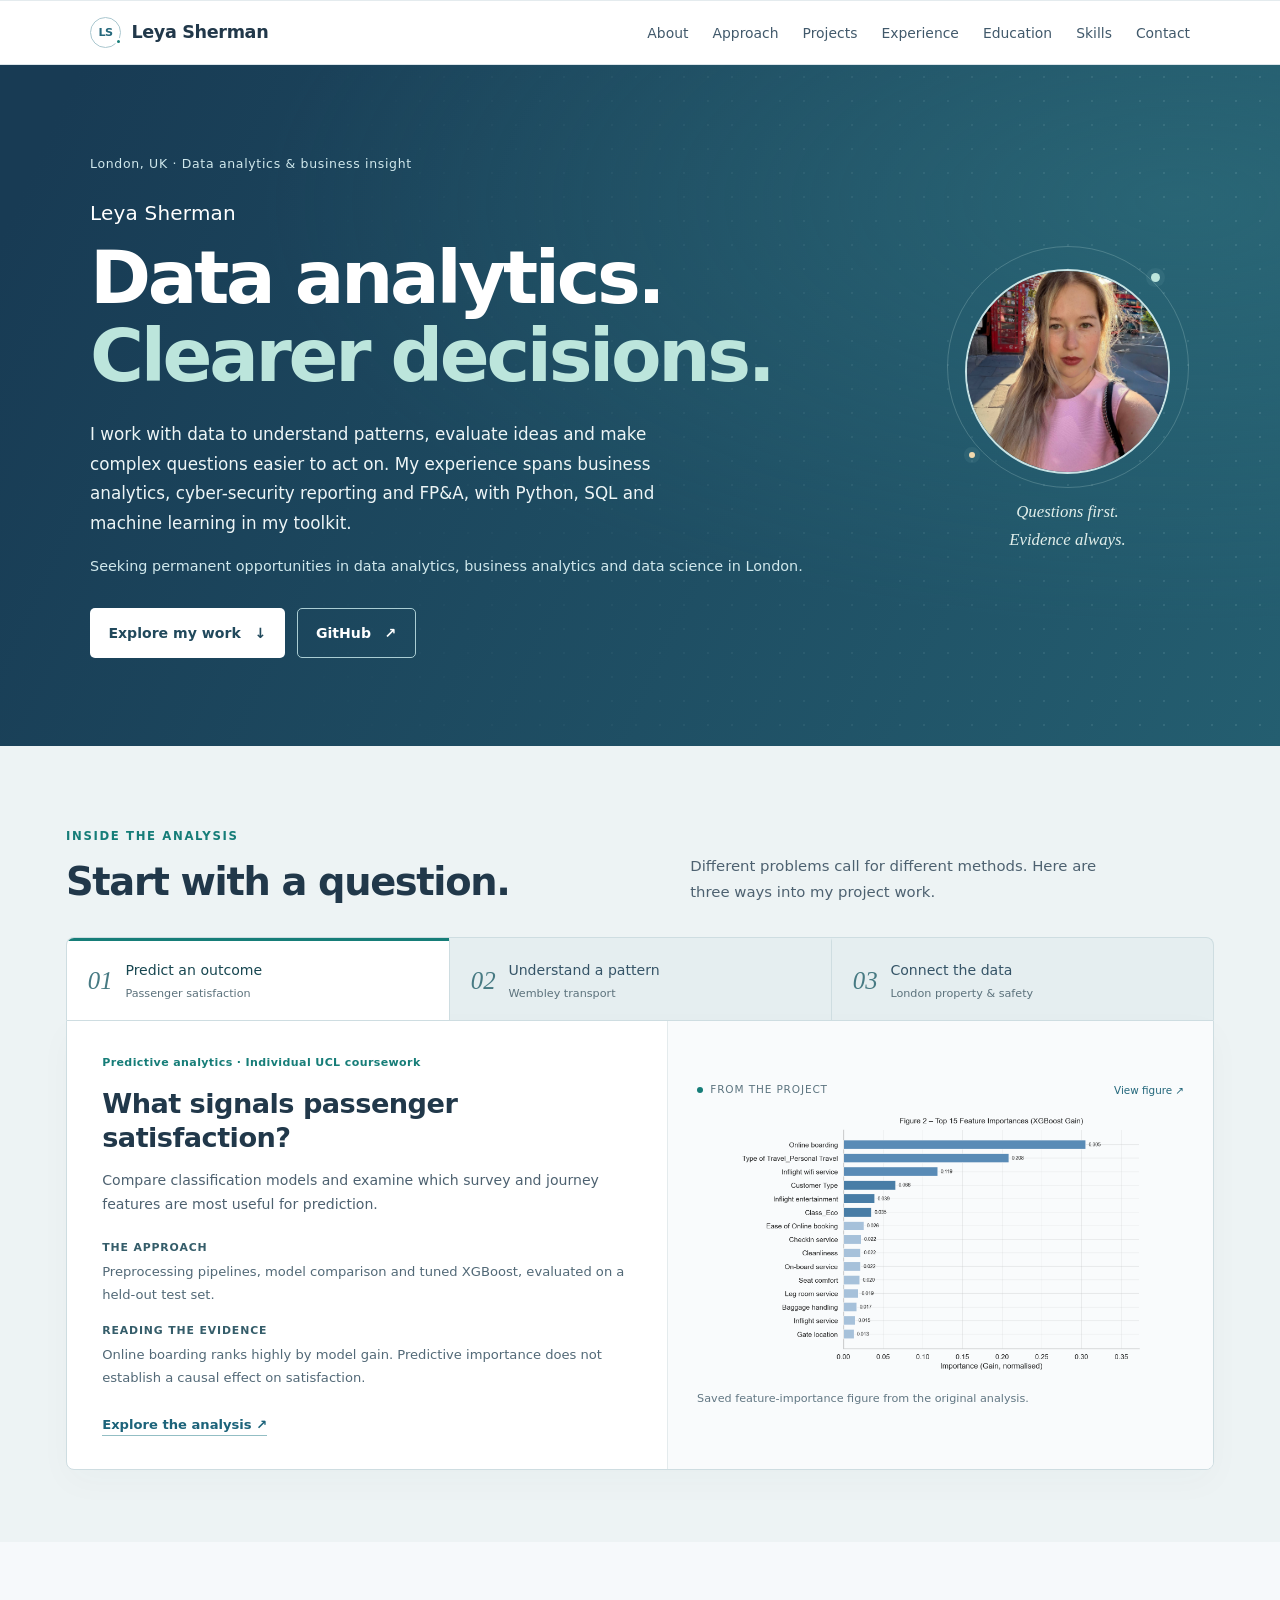
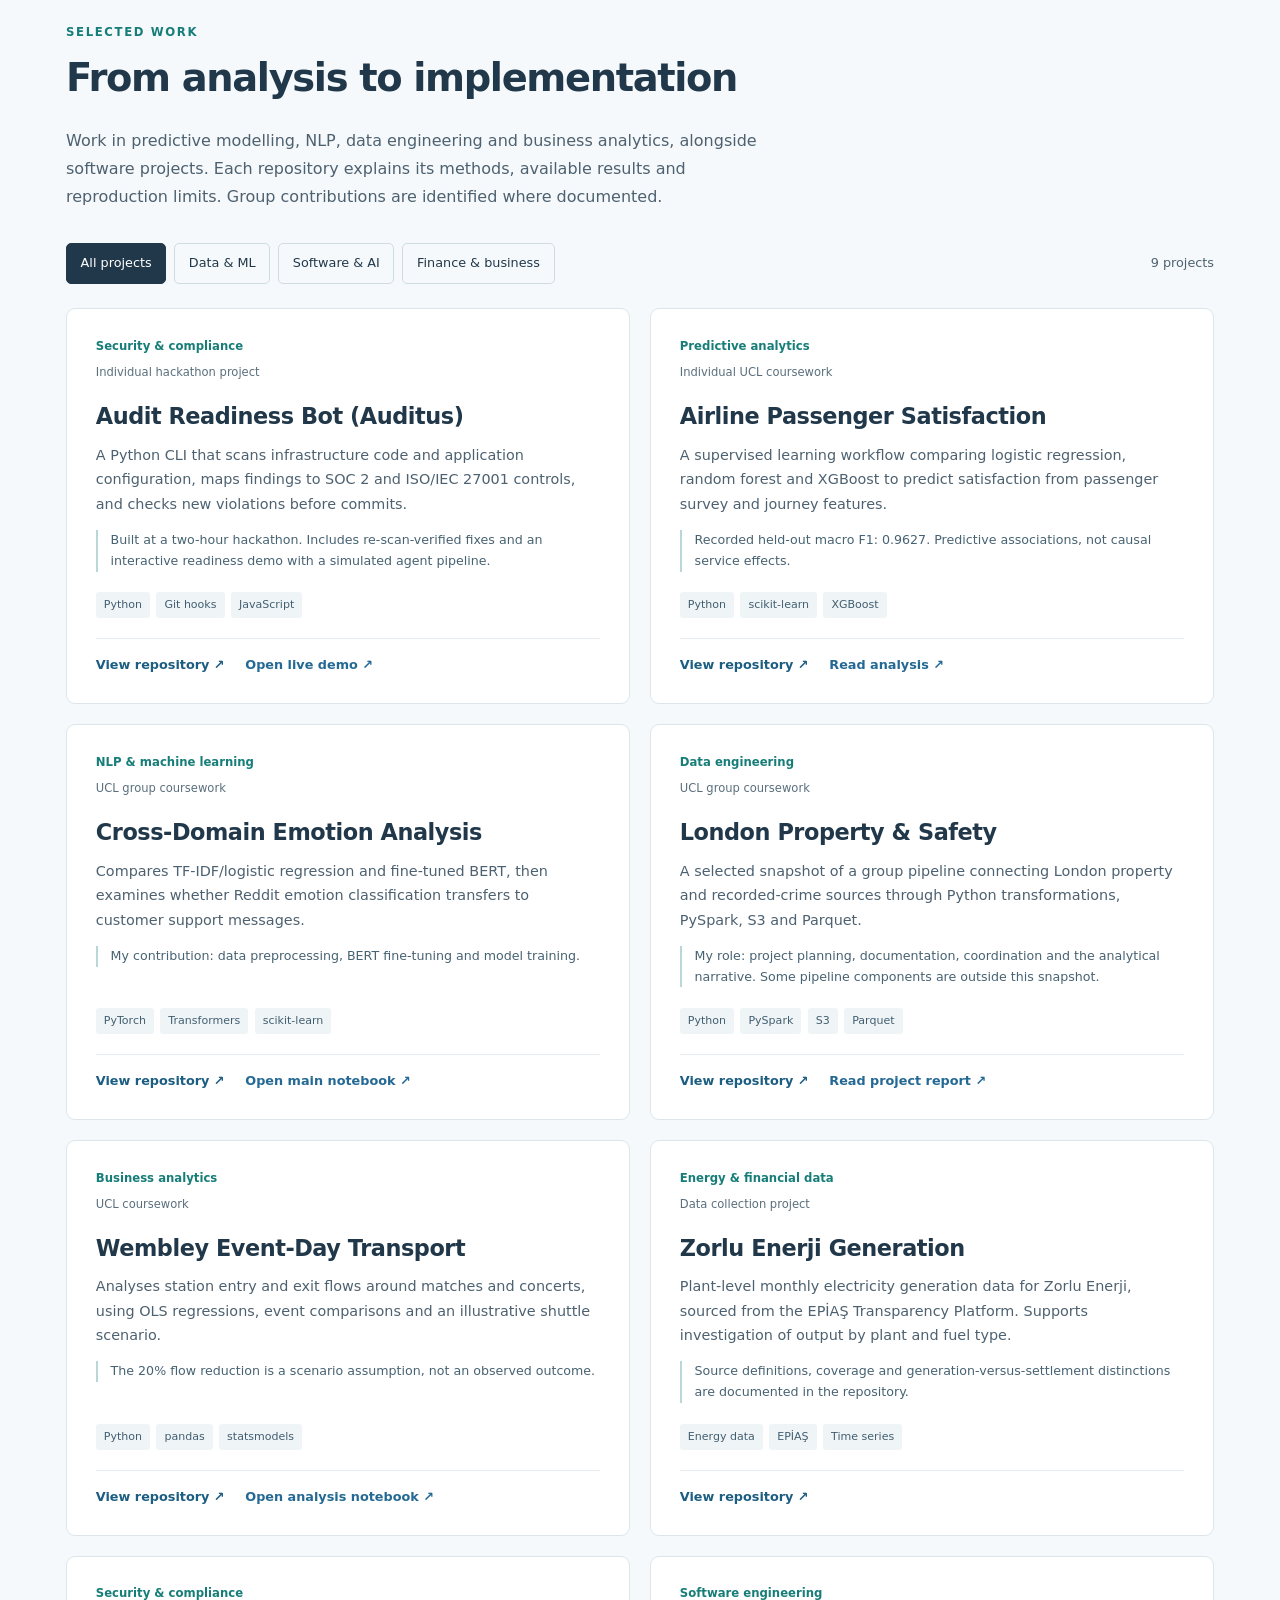
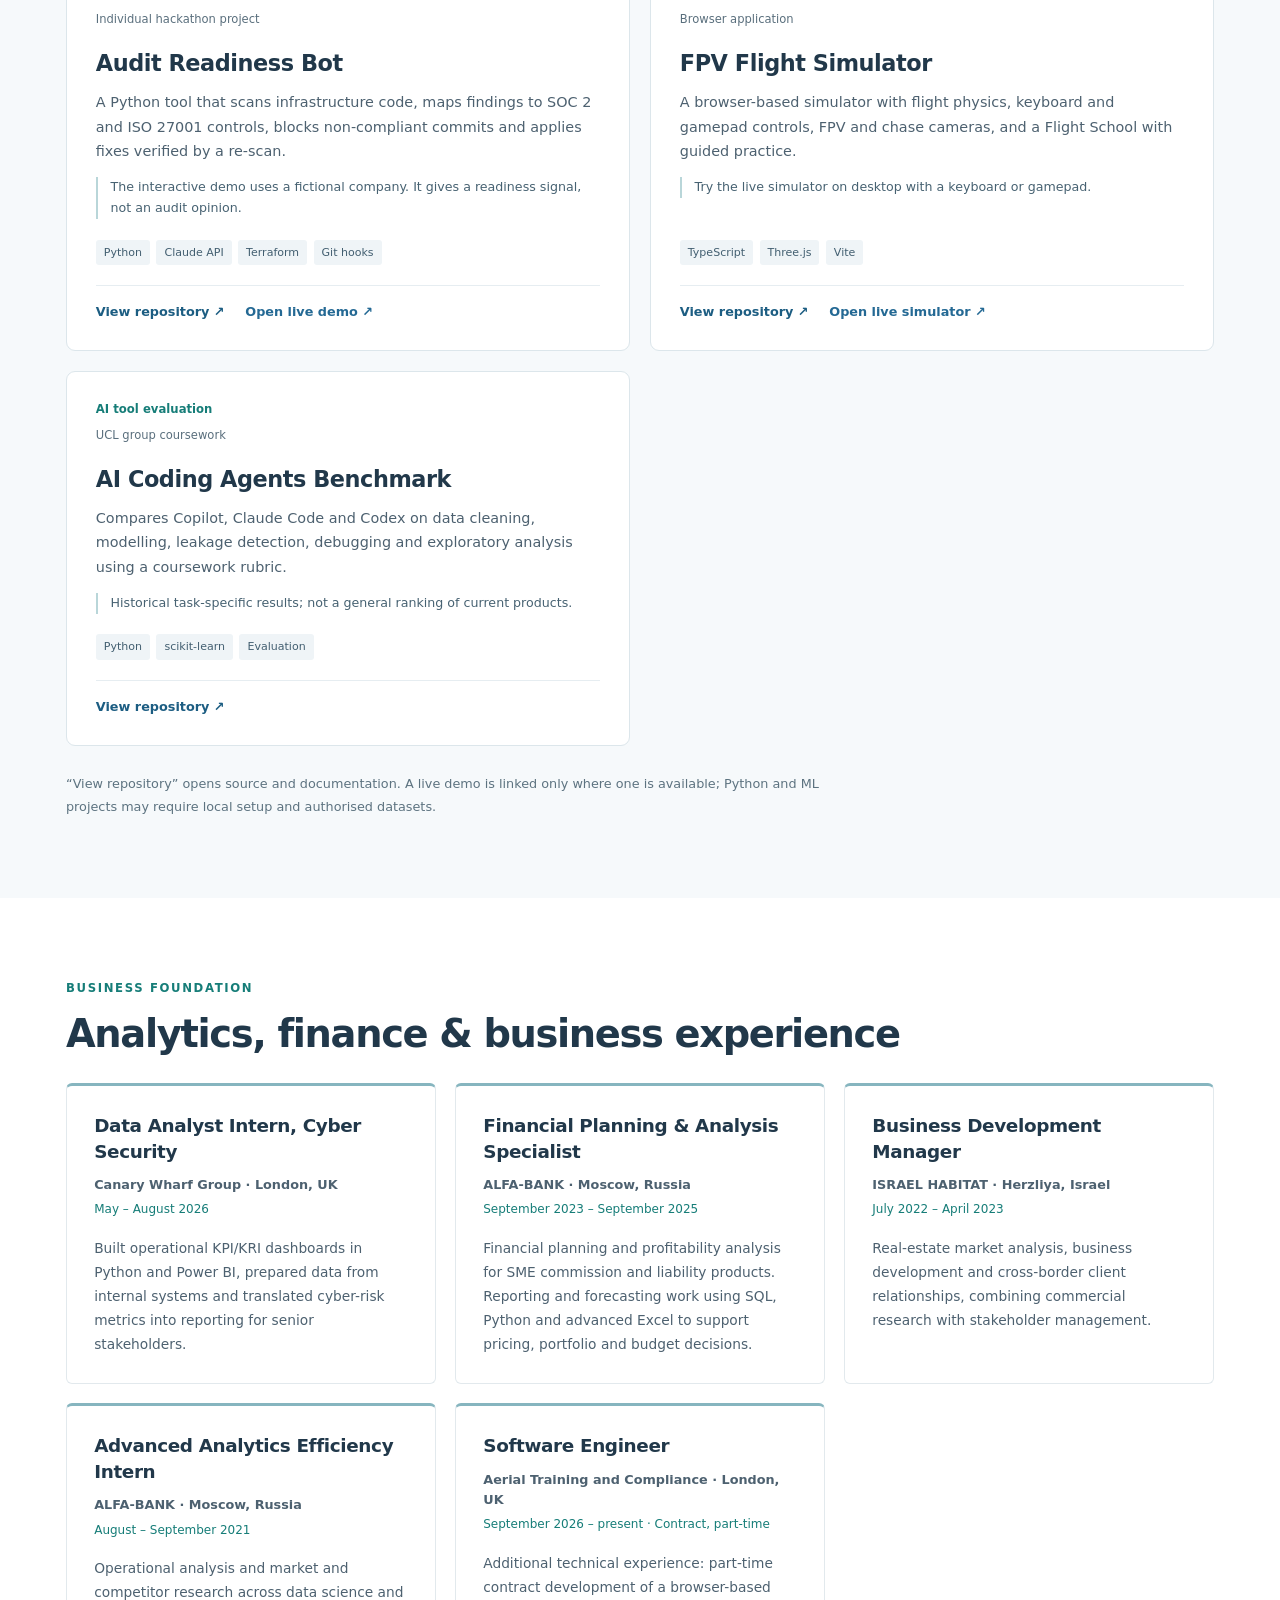
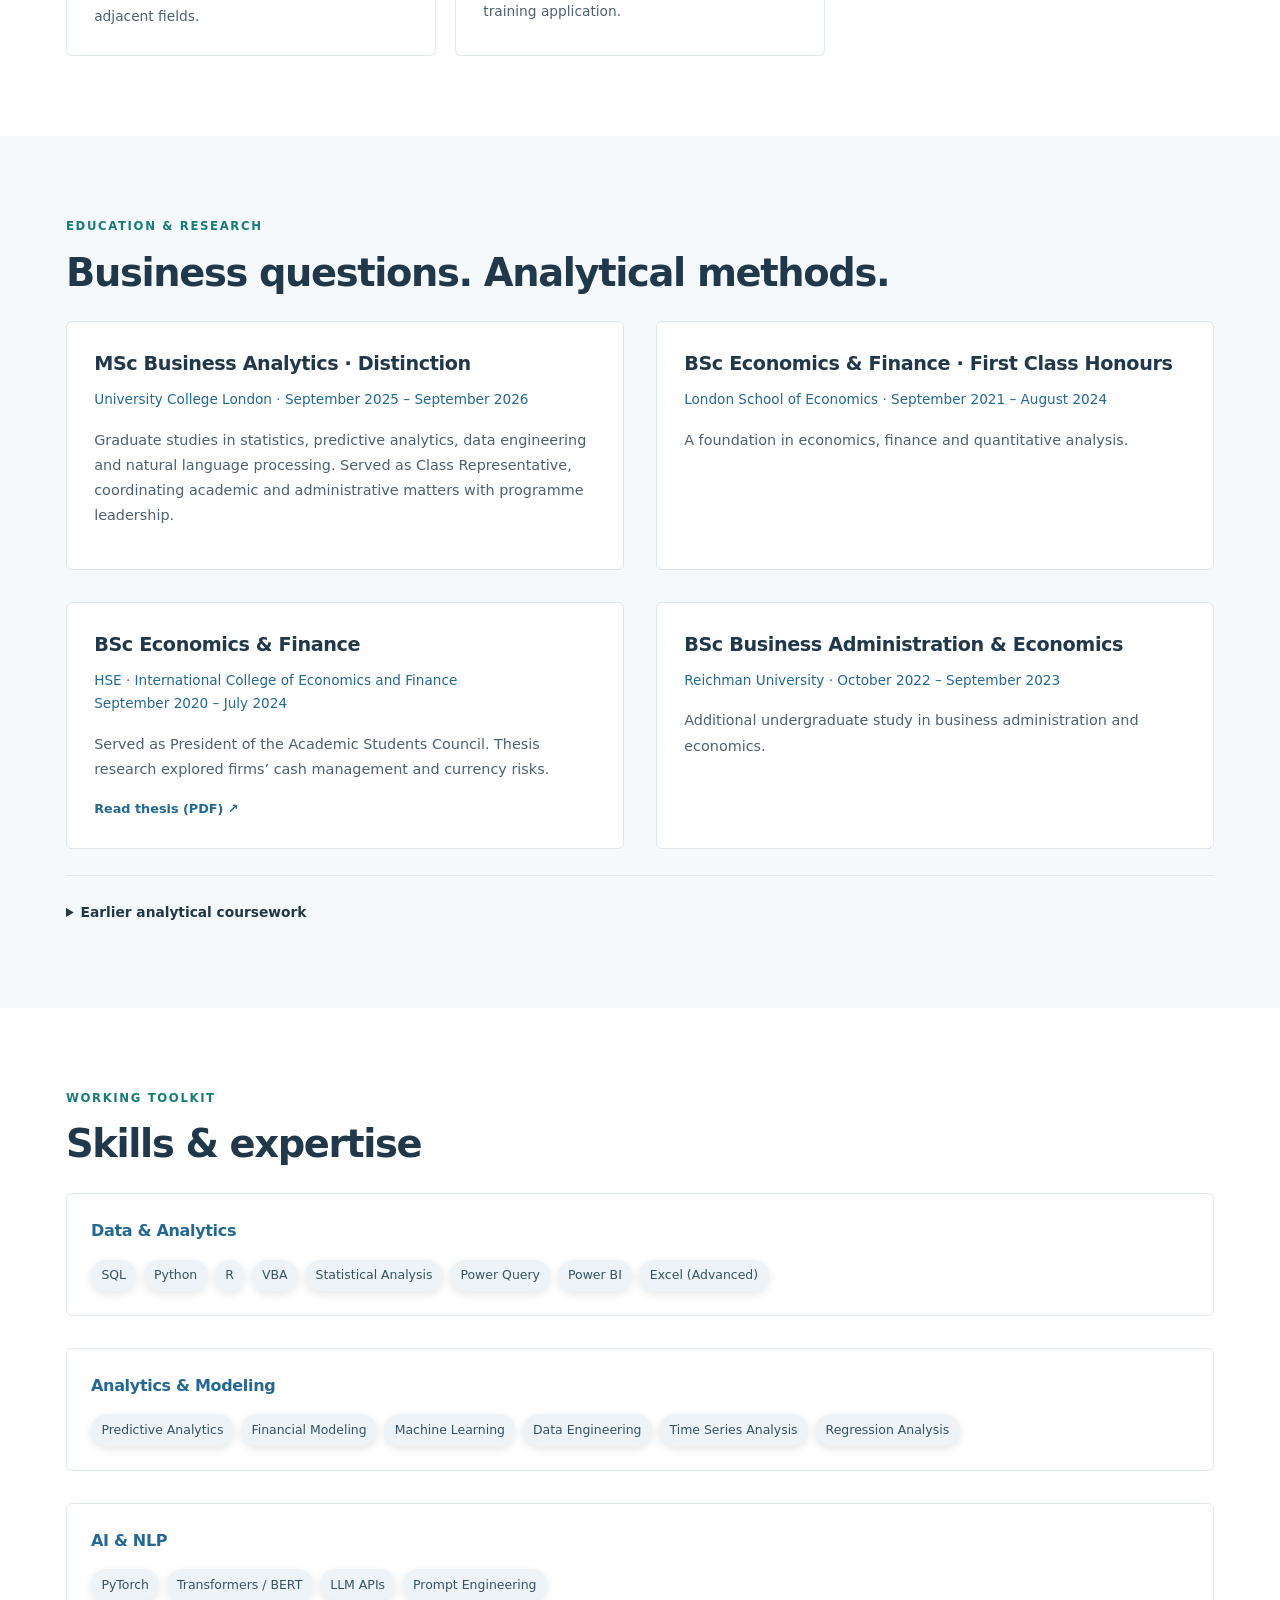
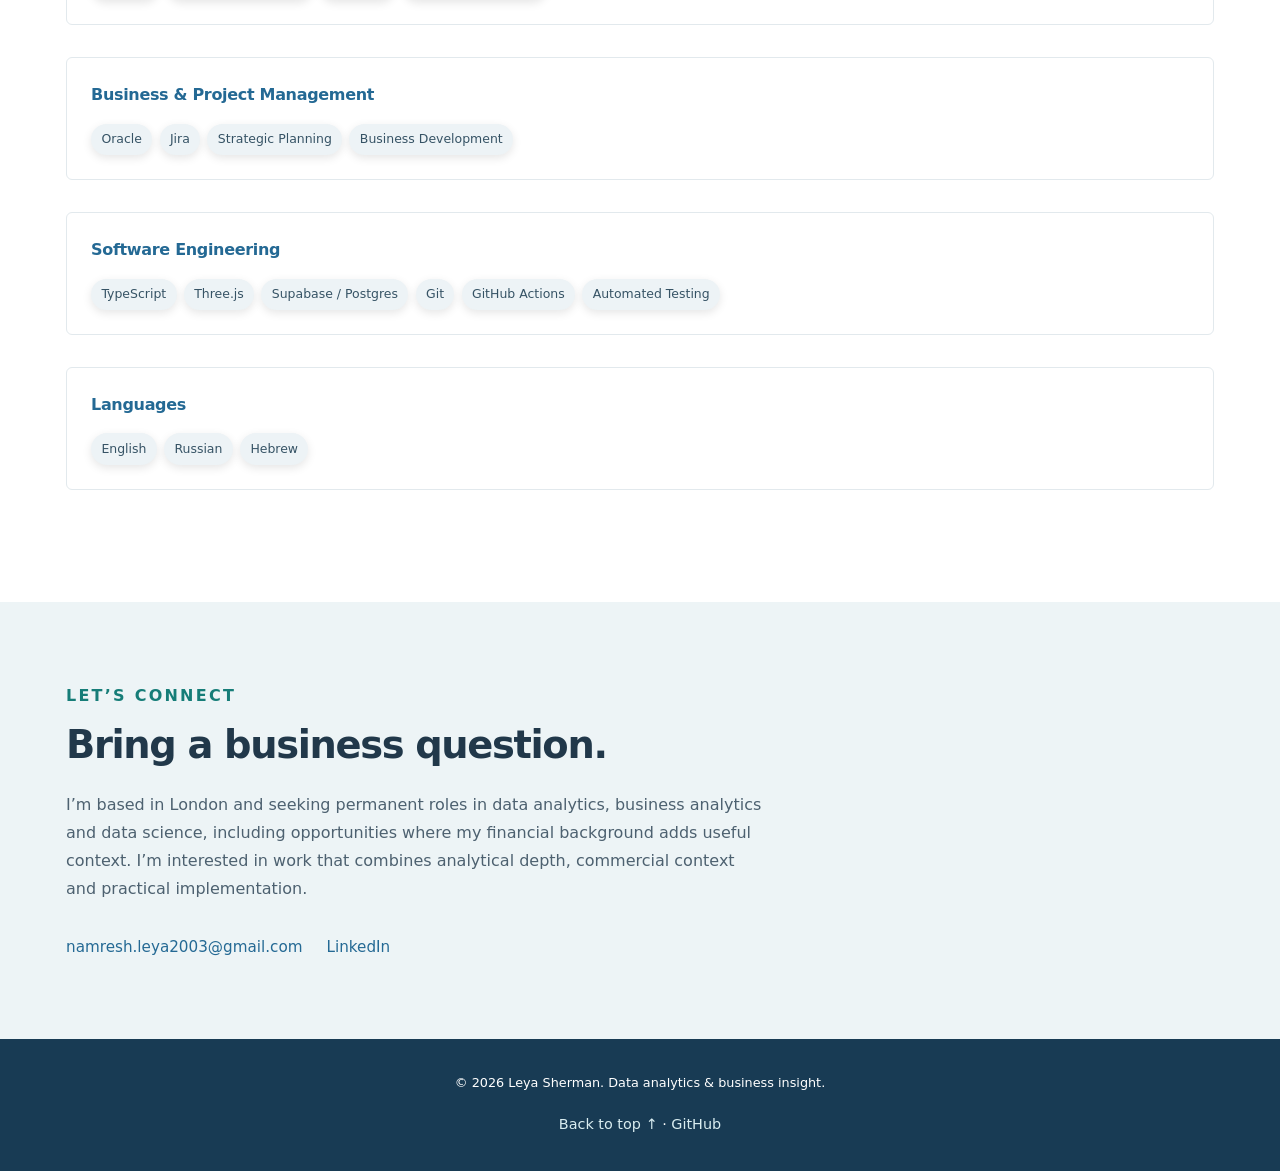
==== commit 6b0927e9: "Add Auditus hackathon project to portfolio" ====
--- a/portfolio/index.html
+++ b/portfolio/index.html
@@ -527,7 +527,7 @@
         </div>
     </section>
 
-    <section id="projects" aria-labelledby="projects-title"><div class="container"><p class="section-kicker">Selected work</p><h2 id="projects-title">From analysis to implementation</h2><p class="section-intro">Work in predictive modelling, NLP, data engineering and business analytics, alongside software projects. Each repository explains its methods, available results and reproduction limits. Group contributions are identified where documented.</p><div class="project-toolbar" hidden><div class="filters" role="group" aria-label="Filter projects"><button type="button" data-filter="all" aria-pressed="true">All projects</button><button type="button" data-filter="data" aria-pressed="false">Data &amp; ML</button><button type="button" data-filter="software" aria-pressed="false">Software &amp; AI</button><button type="button" data-filter="finance" aria-pressed="false">Finance &amp; business</button></div><p id="project-count" role="status" aria-live="polite">8 projects</p></div><div class="projects-grid"><article class="project-card" data-category="data"><div class="project-content"><div class="project-topline"><p class="project-category">Predictive analytics</p><span class="scope">Individual UCL coursework</span></div><h3>Airline Passenger Satisfaction</h3><p>A supervised learning workflow comparing logistic regression, random forest and XGBoost to predict satisfaction from passenger survey and journey features.</p><p class="project-detail">Recorded held-out macro F1: 0.9627. Predictive associations, not causal service effects.</p><ul class="project-tags" aria-label="Technologies"><li class="tag">Python</li><li class="tag">scikit-learn</li><li class="tag">XGBoost</li></ul><div class="project-actions"><a class="project-link primary-link" href="https://github.com/leyasherman/airline-passenger-satisfaction-ml" target="_blank" rel="noopener noreferrer">View repository <span aria-hidden="true">↗</span></a><a class="project-link" href="https://github.com/leyasherman/airline-passenger-satisfaction-ml/blob/main/reports/report.md" target="_blank" rel="noopener noreferrer">Read analysis <span aria-hidden="true">↗</span></a></div></div></article><article class="project-card" data-category="data"><div class="project-content"><div class="project-topline"><p class="project-category">NLP &amp; machine learning</p><span class="scope">UCL group coursework</span></div><h3>Cross-Domain Emotion Analysis</h3><p>Compares TF-IDF/logistic regression and fine-tuned BERT, then examines whether Reddit emotion classification transfers to customer support messages.</p><p class="project-detail">My contribution: data preprocessing, BERT fine-tuning and model training.</p><ul class="project-tags" aria-label="Technologies"><li class="tag">PyTorch</li><li class="tag">Transformers</li><li class="tag">scikit-learn</li></ul><div class="project-actions"><a class="project-link primary-link" href="https://github.com/leyasherman/nlp-sentiment-analysis" target="_blank" rel="noopener noreferrer">View repository <span aria-hidden="true">↗</span></a><a class="project-link" href="https://github.com/leyasherman/nlp-sentiment-analysis/blob/main/emotion_detection_cross_domain.ipynb" target="_blank" rel="noopener noreferrer">Open main notebook <span aria-hidden="true">↗</span></a></div></div></article><article class="project-card" data-category="data"><div class="project-content"><div class="project-topline"><p class="project-category">Data engineering</p><span class="scope">UCL group coursework</span></div><h3>London Property &amp; Safety</h3><p>A selected snapshot of a group pipeline connecting London property and recorded-crime sources through Python transformations, PySpark, S3 and Parquet.</p><p class="project-detail">My role: project planning, documentation, coordination and the analytical narrative. Some pipeline components are outside this snapshot.</p><ul class="project-tags" aria-label="Technologies"><li class="tag">Python</li><li class="tag">PySpark</li><li class="tag">S3</li><li class="tag">Parquet</li></ul><div class="project-actions"><a class="project-link primary-link" href="https://github.com/leyasherman/london-property-safety-data-engineering" target="_blank" rel="noopener noreferrer">View repository <span aria-hidden="true">↗</span></a><a class="project-link" href="https://github.com/leyasherman/london-property-safety-data-engineering/blob/main/report.md" target="_blank" rel="noopener noreferrer">Read project report <span aria-hidden="true">↗</span></a></div></div></article><article class="project-card" data-category="finance"><div class="project-content"><div class="project-topline"><p class="project-category">Business analytics</p><span class="scope">UCL coursework</span></div><h3>Wembley Event-Day Transport</h3><p>Analyses station entry and exit flows around matches and concerts, using OLS regressions, event comparisons and an illustrative shuttle scenario.</p><p class="project-detail">The 20% flow reduction is a scenario assumption, not an observed outcome.</p><ul class="project-tags" aria-label="Technologies"><li class="tag">Python</li><li class="tag">pandas</li><li class="tag">statsmodels</li></ul><div class="project-actions"><a class="project-link primary-link" href="https://github.com/leyasherman/wembley-transport-business-analytics" target="_blank" rel="noopener noreferrer">View repository <span aria-hidden="true">↗</span></a><a class="project-link" href="https://github.com/leyasherman/wembley-transport-business-analytics/blob/main/TFL_final.ipynb" target="_blank" rel="noopener noreferrer">Open analysis notebook <span aria-hidden="true">↗</span></a></div></div></article><article class="project-card" data-category="finance"><div class="project-content"><div class="project-topline"><p class="project-category">Energy &amp; financial data</p><span class="scope">Data collection project</span></div><h3>Zorlu Enerji Generation</h3><p>Plant-level monthly electricity generation data for Zorlu Enerji, sourced from the EPİAŞ Transparency Platform. Supports investigation of output by plant and fuel type.</p><p class="project-detail">Source definitions, coverage and generation-versus-settlement distinctions are documented in the repository.</p><ul class="project-tags" aria-label="Technologies"><li class="tag">Energy data</li><li class="tag">EPİAŞ</li><li class="tag">Time series</li></ul><div class="project-actions"><a class="project-link primary-link" href="https://github.com/leyasherman/zorlu-enerji-generation" target="_blank" rel="noopener noreferrer">View repository <span aria-hidden="true">↗</span></a></div></div></article><article class="project-card" data-category="software"><div class="project-content"><div class="project-topline"><p class="project-category">Security &amp; compliance</p><span class="scope">Individual hackathon project</span></div><h3>Audit Readiness Bot</h3><p>A Python tool that scans infrastructure code, maps findings to SOC 2 and ISO 27001 controls, blocks non-compliant commits and applies fixes verified by a re-scan.</p><p class="project-detail">The interactive demo uses a fictional company. It gives a readiness signal, not an audit opinion.</p><ul class="project-tags" aria-label="Technologies"><li class="tag">Python</li><li class="tag">Claude API</li><li class="tag">Terraform</li><li class="tag">Git hooks</li></ul><div class="project-actions"><a class="project-link primary-link" href="https://github.com/leyasherman/audit-readiness-bot" target="_blank" rel="noopener noreferrer">View repository <span aria-hidden="true">↗</span></a><a class="project-link" href="https://leyasherman.github.io/audit-readiness-bot/" target="_blank" rel="noopener noreferrer">Open live demo <span aria-hidden="true">↗</span></a></div></div></article><article class="project-card" data-category="software"><div class="project-content"><div class="project-topline"><p class="project-category">Software engineering</p><span class="scope">Browser application</span></div><h3>FPV Flight Simulator</h3><p>A browser-based simulator with flight physics, keyboard and gamepad controls, FPV and chase cameras, and a Flight School with guided practice.</p><p class="project-detail">Try the live simulator on desktop with a keyboard or gamepad.</p><ul class="project-tags" aria-label="Technologies"><li class="tag">TypeScript</li><li class="tag">Three.js</li><li class="tag">Vite</li></ul><div class="project-actions"><a class="project-link primary-link" href="https://github.com/leyasherman/Drone-simulator" target="_blank" rel="noopener noreferrer">View repository <span aria-hidden="true">↗</span></a><a class="project-link" href="https://drone-simulator-tan.vercel.app/" target="_blank" rel="noopener noreferrer">Open live simulator <span aria-hidden="true">↗</span></a></div></div></article><article class="project-card" data-category="software"><div class="project-content"><div class="project-topline"><p class="project-category">AI tool evaluation</p><span class="scope">UCL group coursework</span></div><h3>AI Coding Agents Benchmark</h3><p>Compares Copilot, Claude Code and Codex on data cleaning, modelling, leakage detection, debugging and exploratory analysis using a coursework rubric.</p><p class="project-detail">Historical task-specific results; not a general ranking of current products.</p><ul class="project-tags" aria-label="Technologies"><li class="tag">Python</li><li class="tag">scikit-learn</li><li class="tag">Evaluation</li></ul><div class="project-actions"><a class="project-link primary-link" href="https://github.com/leyasherman/ai-coding-agents-benchmark" target="_blank" rel="noopener noreferrer">View repository <span aria-hidden="true">↗</span></a></div></div></article></div><p class="project-footnote">“View repository” opens source and documentation. A live demo is linked only where one is available; Python and ML projects may require local setup and authorised datasets.</p></div></section>
+    <section id="projects" aria-labelledby="projects-title"><div class="container"><p class="section-kicker">Selected work</p><h2 id="projects-title">From analysis to implementation</h2><p class="section-intro">Work in predictive modelling, NLP, data engineering and business analytics, alongside software projects. Each repository explains its methods, available results and reproduction limits. Group contributions are identified where documented.</p><div class="project-toolbar" hidden><div class="filters" role="group" aria-label="Filter projects"><button type="button" data-filter="all" aria-pressed="true">All projects</button><button type="button" data-filter="data" aria-pressed="false">Data &amp; ML</button><button type="button" data-filter="software" aria-pressed="false">Software &amp; AI</button><button type="button" data-filter="finance" aria-pressed="false">Finance &amp; business</button></div><p id="project-count" role="status" aria-live="polite">9 projects</p></div><div class="projects-grid"><article class="project-card" data-category="software"><div class="project-content"><div class="project-topline"><p class="project-category">Security &amp; compliance</p><span class="scope">Individual hackathon project</span></div><h3>Audit Readiness Bot (Auditus)</h3><p>A Python CLI that scans infrastructure code and application configuration, maps findings to SOC 2 and ISO/IEC 27001 controls, and checks new violations before commits.</p><p class="project-detail">Built at a two-hour hackathon. Includes re-scan-verified fixes and an interactive readiness demo with a simulated agent pipeline.</p><ul class="project-tags" aria-label="Technologies"><li class="tag">Python</li><li class="tag">Git hooks</li><li class="tag">JavaScript</li></ul><div class="project-actions"><a class="project-link primary-link" href="https://github.com/leyasherman/audit-readiness-bot" target="_blank" rel="noopener noreferrer">View repository <span aria-hidden="true">↗</span></a><a class="project-link" href="https://leyasherman.github.io/audit-readiness-bot/" target="_blank" rel="noopener noreferrer">Open live demo <span aria-hidden="true">↗</span></a></div></div></article><article class="project-card" data-category="data"><div class="project-content"><div class="project-topline"><p class="project-category">Predictive analytics</p><span class="scope">Individual UCL coursework</span></div><h3>Airline Passenger Satisfaction</h3><p>A supervised learning workflow comparing logistic regression, random forest and XGBoost to predict satisfaction from passenger survey and journey features.</p><p class="project-detail">Recorded held-out macro F1: 0.9627. Predictive associations, not causal service effects.</p><ul class="project-tags" aria-label="Technologies"><li class="tag">Python</li><li class="tag">scikit-learn</li><li class="tag">XGBoost</li></ul><div class="project-actions"><a class="project-link primary-link" href="https://github.com/leyasherman/airline-passenger-satisfaction-ml" target="_blank" rel="noopener noreferrer">View repository <span aria-hidden="true">↗</span></a><a class="project-link" href="https://github.com/leyasherman/airline-passenger-satisfaction-ml/blob/main/reports/report.md" target="_blank" rel="noopener noreferrer">Read analysis <span aria-hidden="true">↗</span></a></div></div></article><article class="project-card" data-category="data"><div class="project-content"><div class="project-topline"><p class="project-category">NLP &amp; machine learning</p><span class="scope">UCL group coursework</span></div><h3>Cross-Domain Emotion Analysis</h3><p>Compares TF-IDF/logistic regression and fine-tuned BERT, then examines whether Reddit emotion classification transfers to customer support messages.</p><p class="project-detail">My contribution: data preprocessing, BERT fine-tuning and model training.</p><ul class="project-tags" aria-label="Technologies"><li class="tag">PyTorch</li><li class="tag">Transformers</li><li class="tag">scikit-learn</li></ul><div class="project-actions"><a class="project-link primary-link" href="https://github.com/leyasherman/nlp-sentiment-analysis" target="_blank" rel="noopener noreferrer">View repository <span aria-hidden="true">↗</span></a><a class="project-link" href="https://github.com/leyasherman/nlp-sentiment-analysis/blob/main/emotion_detection_cross_domain.ipynb" target="_blank" rel="noopener noreferrer">Open main notebook <span aria-hidden="true">↗</span></a></div></div></article><article class="project-card" data-category="data"><div class="project-content"><div class="project-topline"><p class="project-category">Data engineering</p><span class="scope">UCL group coursework</span></div><h3>London Property &amp; Safety</h3><p>A selected snapshot of a group pipeline connecting London property and recorded-crime sources through Python transformations, PySpark, S3 and Parquet.</p><p class="project-detail">My role: project planning, documentation, coordination and the analytical narrative. Some pipeline components are outside this snapshot.</p><ul class="project-tags" aria-label="Technologies"><li class="tag">Python</li><li class="tag">PySpark</li><li class="tag">S3</li><li class="tag">Parquet</li></ul><div class="project-actions"><a class="project-link primary-link" href="https://github.com/leyasherman/london-property-safety-data-engineering" target="_blank" rel="noopener noreferrer">View repository <span aria-hidden="true">↗</span></a><a class="project-link" href="https://github.com/leyasherman/london-property-safety-data-engineering/blob/main/report.md" target="_blank" rel="noopener noreferrer">Read project report <span aria-hidden="true">↗</span></a></div></div></article><article class="project-card" data-category="finance"><div class="project-content"><div class="project-topline"><p class="project-category">Business analytics</p><span class="scope">UCL coursework</span></div><h3>Wembley Event-Day Transport</h3><p>Analyses station entry and exit flows around matches and concerts, using OLS regressions, event comparisons and an illustrative shuttle scenario.</p><p class="project-detail">The 20% flow reduction is a scenario assumption, not an observed outcome.</p><ul class="project-tags" aria-label="Technologies"><li class="tag">Python</li><li class="tag">pandas</li><li class="tag">statsmodels</li></ul><div class="project-actions"><a class="project-link primary-link" href="https://github.com/leyasherman/wembley-transport-business-analytics" target="_blank" rel="noopener noreferrer">View repository <span aria-hidden="true">↗</span></a><a class="project-link" href="https://github.com/leyasherman/wembley-transport-business-analytics/blob/main/TFL_final.ipynb" target="_blank" rel="noopener noreferrer">Open analysis notebook <span aria-hidden="true">↗</span></a></div></div></article><article class="project-card" data-category="finance"><div class="project-content"><div class="project-topline"><p class="project-category">Energy &amp; financial data</p><span class="scope">Data collection project</span></div><h3>Zorlu Enerji Generation</h3><p>Plant-level monthly electricity generation data for Zorlu Enerji, sourced from the EPİAŞ Transparency Platform. Supports investigation of output by plant and fuel type.</p><p class="project-detail">Source definitions, coverage and generation-versus-settlement distinctions are documented in the repository.</p><ul class="project-tags" aria-label="Technologies"><li class="tag">Energy data</li><li class="tag">EPİAŞ</li><li class="tag">Time series</li></ul><div class="project-actions"><a class="project-link primary-link" href="https://github.com/leyasherman/zorlu-enerji-generation" target="_blank" rel="noopener noreferrer">View repository <span aria-hidden="true">↗</span></a></div></div></article><article class="project-card" data-category="software"><div class="project-content"><div class="project-topline"><p class="project-category">Security &amp; compliance</p><span class="scope">Individual hackathon project</span></div><h3>Audit Readiness Bot</h3><p>A Python tool that scans infrastructure code, maps findings to SOC 2 and ISO 27001 controls, blocks non-compliant commits and applies fixes verified by a re-scan.</p><p class="project-detail">The interactive demo uses a fictional company. It gives a readiness signal, not an audit opinion.</p><ul class="project-tags" aria-label="Technologies"><li class="tag">Python</li><li class="tag">Claude API</li><li class="tag">Terraform</li><li class="tag">Git hooks</li></ul><div class="project-actions"><a class="project-link primary-link" href="https://github.com/leyasherman/audit-readiness-bot" target="_blank" rel="noopener noreferrer">View repository <span aria-hidden="true">↗</span></a><a class="project-link" href="https://leyasherman.github.io/audit-readiness-bot/" target="_blank" rel="noopener noreferrer">Open live demo <span aria-hidden="true">↗</span></a></div></div></article><article class="project-card" data-category="software"><div class="project-content"><div class="project-topline"><p class="project-category">Software engineering</p><span class="scope">Browser application</span></div><h3>FPV Flight Simulator</h3><p>A browser-based simulator with flight physics, keyboard and gamepad controls, FPV and chase cameras, and a Flight School with guided practice.</p><p class="project-detail">Try the live simulator on desktop with a keyboard or gamepad.</p><ul class="project-tags" aria-label="Technologies"><li class="tag">TypeScript</li><li class="tag">Three.js</li><li class="tag">Vite</li></ul><div class="project-actions"><a class="project-link primary-link" href="https://github.com/leyasherman/Drone-simulator" target="_blank" rel="noopener noreferrer">View repository <span aria-hidden="true">↗</span></a><a class="project-link" href="https://drone-simulator-tan.vercel.app/" target="_blank" rel="noopener noreferrer">Open live simulator <span aria-hidden="true">↗</span></a></div></div></article><article class="project-card" data-category="software"><div class="project-content"><div class="project-topline"><p class="project-category">AI tool evaluation</p><span class="scope">UCL group coursework</span></div><h3>AI Coding Agents Benchmark</h3><p>Compares Copilot, Claude Code and Codex on data cleaning, modelling, leakage detection, debugging and exploratory analysis using a coursework rubric.</p><p class="project-detail">Historical task-specific results; not a general ranking of current products.</p><ul class="project-tags" aria-label="Technologies"><li class="tag">Python</li><li class="tag">scikit-learn</li><li class="tag">Evaluation</li></ul><div class="project-actions"><a class="project-link primary-link" href="https://github.com/leyasherman/ai-coding-agents-benchmark" target="_blank" rel="noopener noreferrer">View repository <span aria-hidden="true">↗</span></a></div></div></article></div><p class="project-footnote">“View repository” opens source and documentation. A live demo is linked only where one is available; Python and ML projects may require local setup and authorised datasets.</p></div></section>
     <section id="experience" aria-labelledby="experience-title"><div class="container">
         <p class="section-kicker">Business foundation</p><h2 id="experience-title">Analytics, finance &amp; business experience</h2>
         <div class="timeline">
